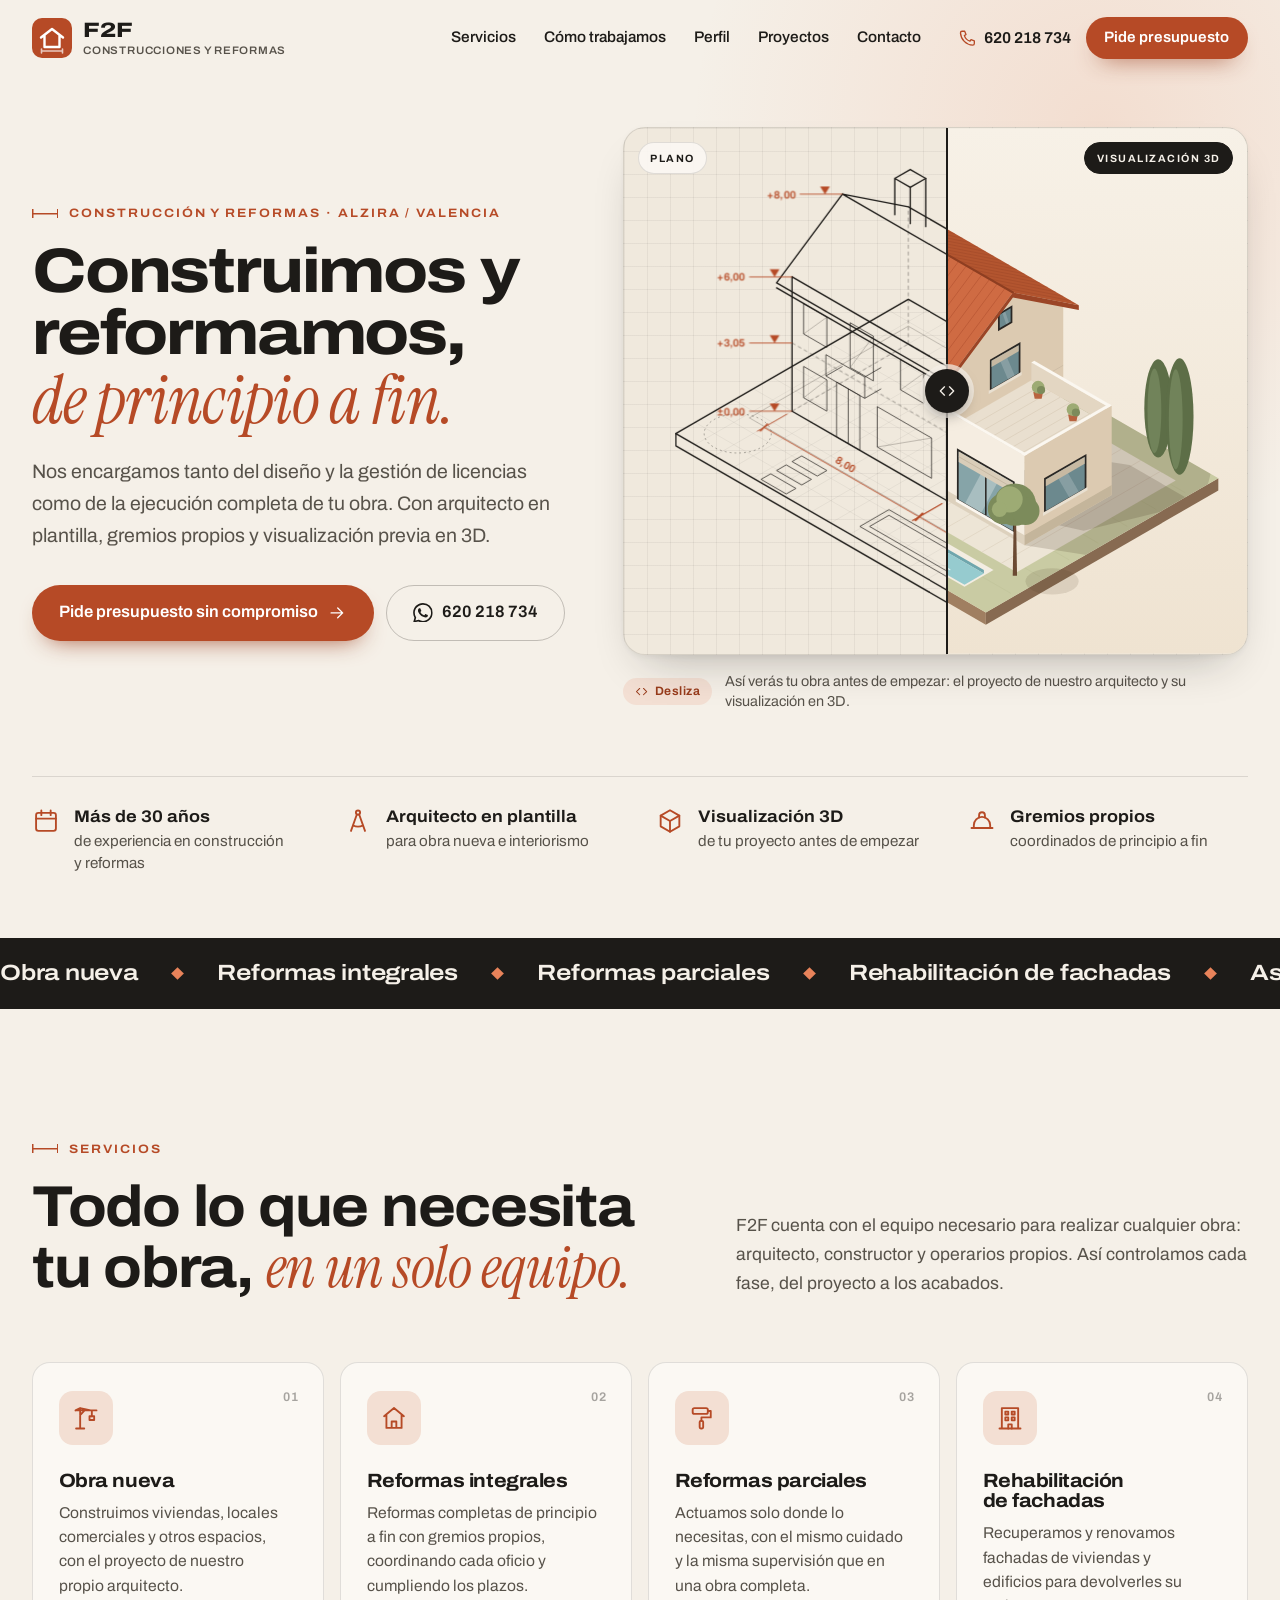
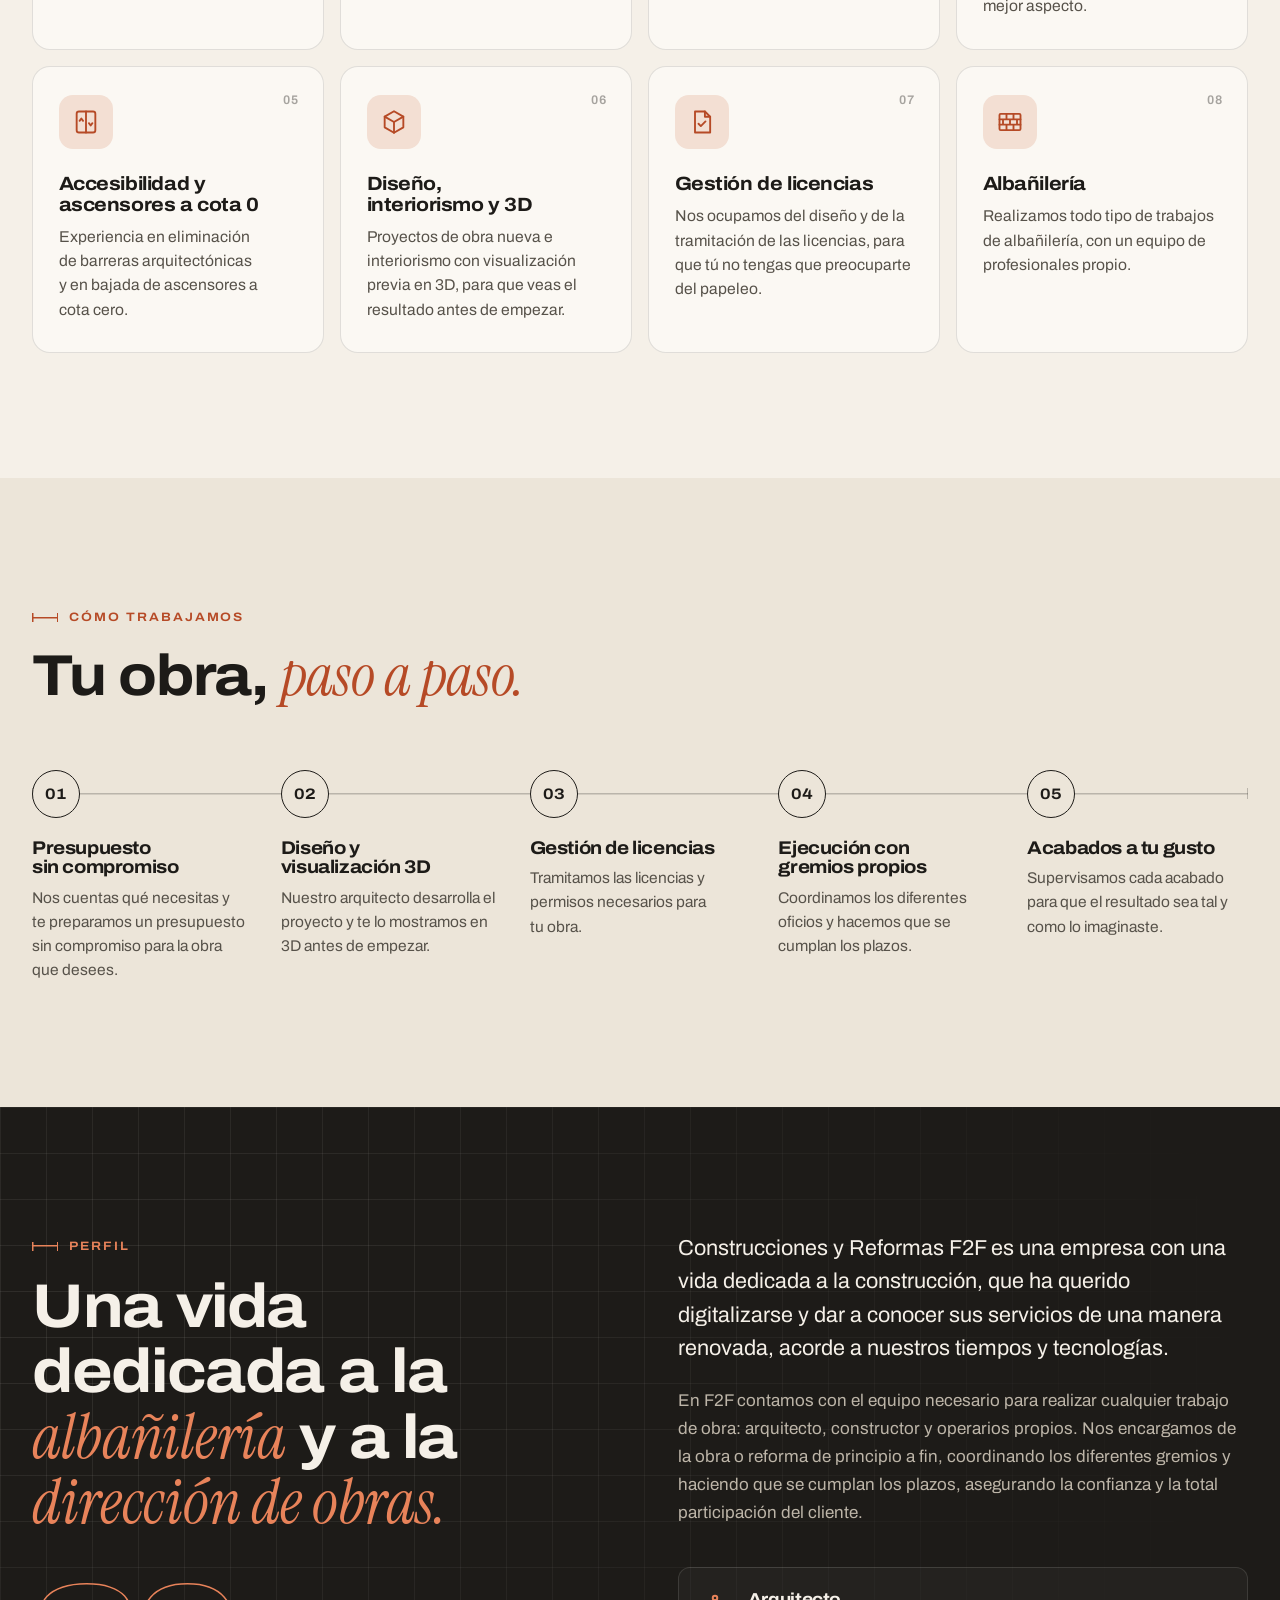
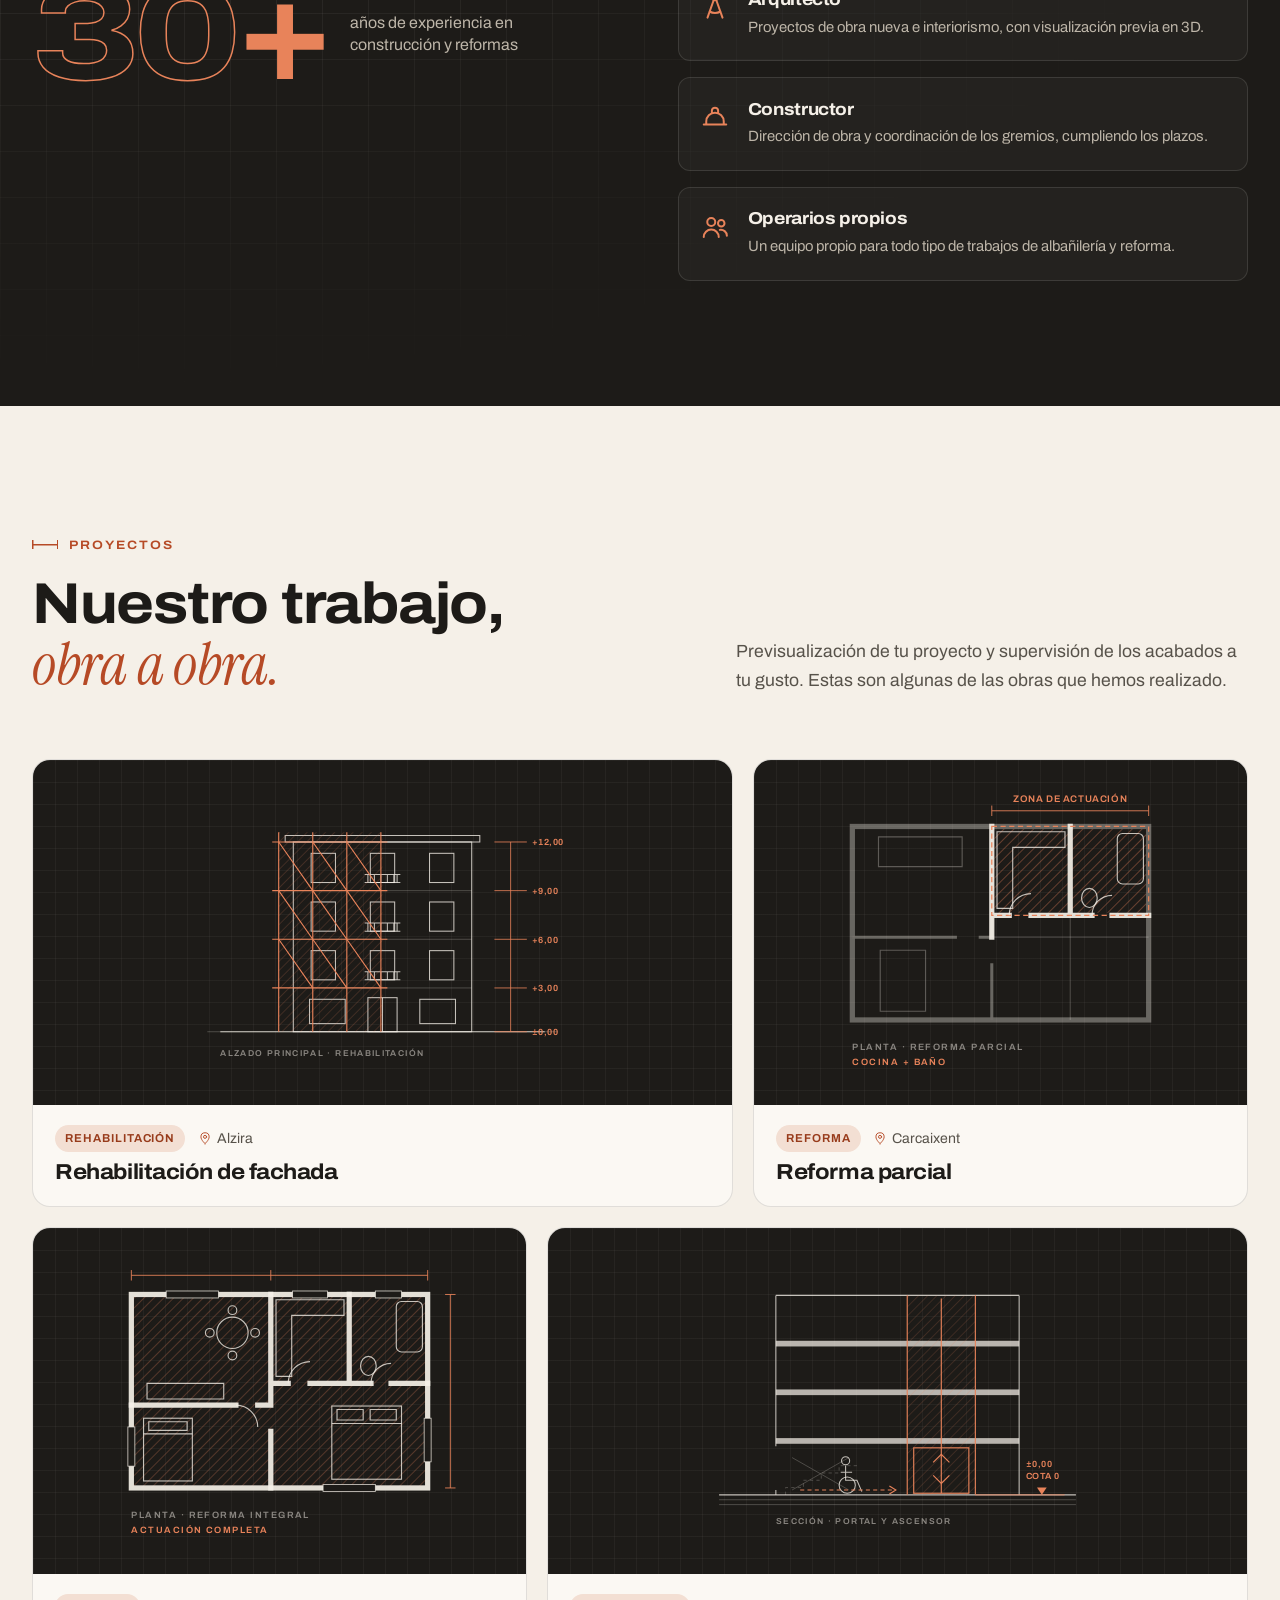
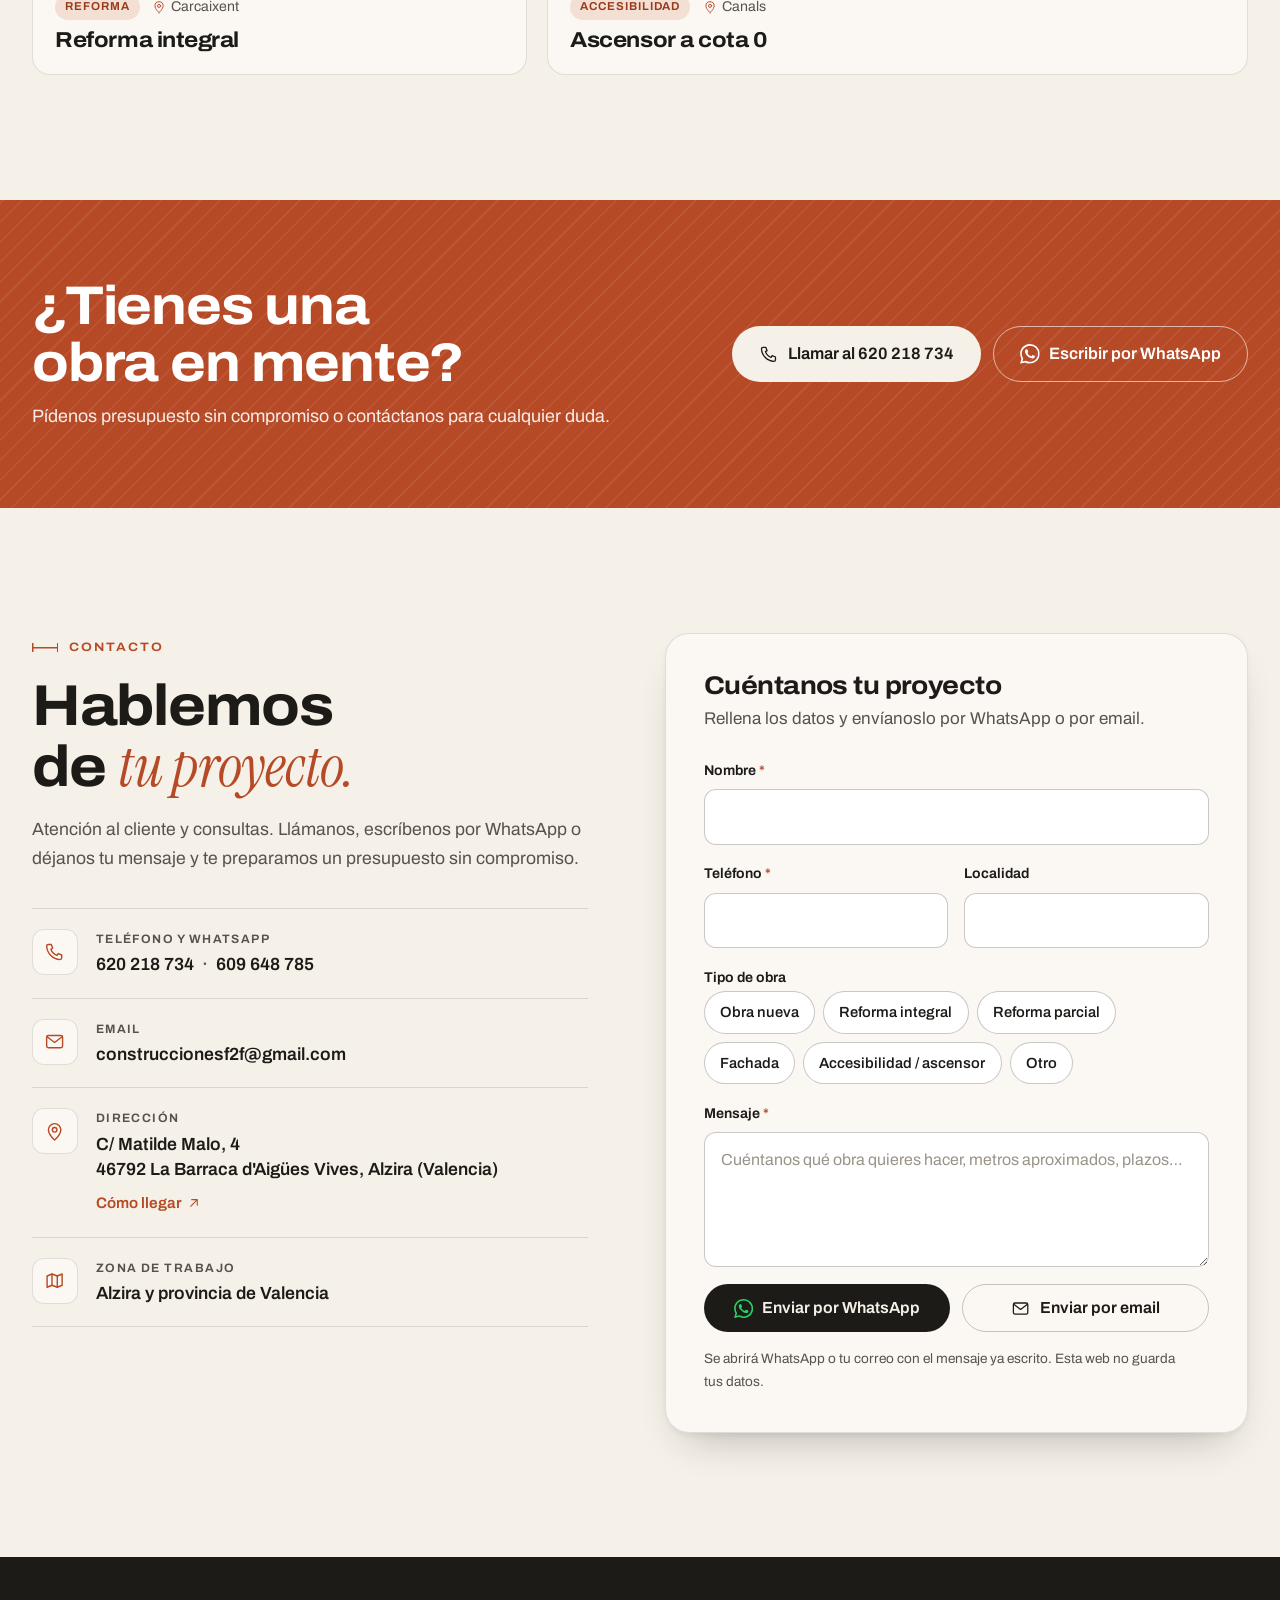
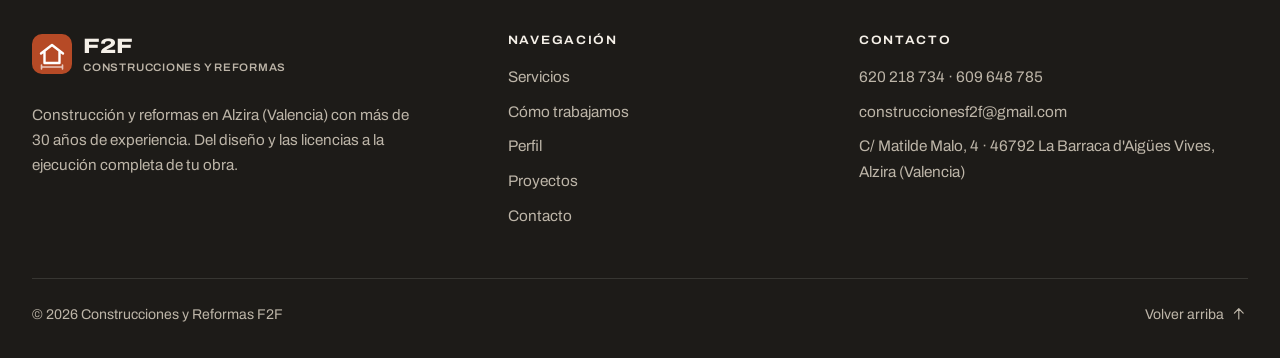
==== index.html @ 7ebf149f "Add redesigned static website for Construcciones y Reformas F2F Rebuild of f2fconstruccionesyreforma" ====
<!DOCTYPE html>
<html lang="es">
<head>
  <meta charset="utf-8">
  <meta name="viewport" content="width=device-width, initial-scale=1">
  <title>Construcciones y Reformas F2F · Alzira (Valencia) | Obra nueva y reformas integrales</title>
  <meta name="description" content="Empresa de construcción y reformas en Alzira (Valencia) con más de 30 años de experiencia. Arquitecto propio, gestión de licencias, visualización 3D y gremios propios. Presupuesto sin compromiso.">
  <link rel="canonical" href="https://www.f2fconstruccionesyreformas.com/">
  <meta name="theme-color" content="#f5f0e8">

  <meta property="og:type" content="website">
  <meta property="og:locale" content="es_ES">
  <meta property="og:site_name" content="Construcciones y Reformas F2F">
  <meta property="og:title" content="Construcciones y Reformas F2F · Alzira (Valencia)">
  <meta property="og:description" content="Obra nueva y reformas de principio a fin, con arquitecto propio y visualización previa en 3D. Más de 30 años de experiencia. Presupuesto sin compromiso.">
  <meta property="og:url" content="https://www.f2fconstruccionesyreformas.com/">
  <meta property="og:image" content="https://www.f2fconstruccionesyreformas.com/assets/img/og-image.jpg">
  <meta property="og:image:width" content="1200">
  <meta property="og:image:height" content="630">
  <meta name="twitter:card" content="summary_large_image">

  <link rel="icon" href="favicon.svg" type="image/svg+xml">
  <link rel="apple-touch-icon" href="assets/img/apple-touch-icon.png">
  <link rel="preload" href="assets/fonts/archivo-var.woff2" as="font" type="font/woff2" crossorigin>
  <link rel="stylesheet" href="assets/css/styles.css">
  <script>document.documentElement.classList.add('js')</script>
  <script src="assets/js/main.js" defer></script>

  <script type="application/ld+json">
  {
    "@context": "https://schema.org",
    "@type": "GeneralContractor",
    "name": "Construcciones y Reformas F2F",
    "alternateName": "construccionesf2f",
    "description": "Empresa de construcción y reformas en Alzira (Valencia) con más de 30 años de experiencia: obra nueva, reformas integrales y parciales, rehabilitación de fachadas y ascensores a cota cero, con arquitecto propio y visualización previa en 3D.",
    "url": "https://www.f2fconstruccionesyreformas.com/",
    "image": "https://www.f2fconstruccionesyreformas.com/assets/img/og-image.jpg",
    "logo": "https://www.f2fconstruccionesyreformas.com/assets/img/apple-touch-icon.png",
    "email": "construccionesf2f@gmail.com",
    "telephone": "+34 620 218 734",
    "contactPoint": [
      { "@type": "ContactPoint", "telephone": "+34 620 218 734", "contactType": "customer service", "availableLanguage": ["es", "ca"] },
      { "@type": "ContactPoint", "telephone": "+34 609 648 785", "contactType": "customer service", "availableLanguage": ["es", "ca"] }
    ],
    "address": {
      "@type": "PostalAddress",
      "streetAddress": "C/ Matilde Malo, 4",
      "postalCode": "46792",
      "addressLocality": "La Barraca d'Aigües Vives, Alzira",
      "addressRegion": "Valencia",
      "addressCountry": "ES"
    },
    "areaServed": ["Alzira", "Carcaixent", "Canals", "Provincia de Valencia"],
    "knowsAbout": ["Obra nueva", "Reformas integrales", "Reformas parciales", "Rehabilitación de fachadas", "Ascensores a cota cero", "Eliminación de barreras arquitectónicas", "Interiorismo", "Gestión de licencias de obra", "Albañilería"]
  }
  </script>
</head>
<body>
  <!-- Iconos y patrones compartidos -->
  <svg class="sprite" aria-hidden="true" focusable="false" xmlns="http://www.w3.org/2000/svg">
    <defs>
      <pattern id="hatch" width="8" height="8" patternUnits="userSpaceOnUse" patternTransform="rotate(45)">
        <line x1="0" y1="0" x2="0" y2="8" stroke="#e8835a" stroke-width="1.5" stroke-opacity=".55"/>
      </pattern>
      <pattern id="hatch-soft" width="8" height="8" patternUnits="userSpaceOnUse" patternTransform="rotate(45)">
        <line x1="0" y1="0" x2="0" y2="8" stroke="#f5f0e8" stroke-width="1" stroke-opacity=".16"/>
      </pattern>
    </defs>
    <symbol id="i-phone" viewBox="0 0 24 24"><path d="M5 4h3.2l1.6 4-2 1.3a11 11 0 0 0 6.9 6.9l1.3-2 4 1.6V19a2 2 0 0 1-2 2A16 16 0 0 1 3 6a2 2 0 0 1 2-2z"/></symbol>
    <symbol id="i-mail" viewBox="0 0 24 24"><rect x="3" y="5" width="18" height="14" rx="2"/><path d="M3.5 6.5 12 13l8.5-6.5"/></symbol>
    <symbol id="i-pin" viewBox="0 0 24 24"><path d="M12 21.5s-7-6-7-11.5a7 7 0 0 1 14 0c0 5.5-7 11.5-7 11.5z"/><circle cx="12" cy="10" r="2.6"/></symbol>
    <symbol id="i-map" viewBox="0 0 24 24"><path d="M9 4.5 3.5 6.8v12.7L9 17.2l6 2.3 5.5-2.3V4.5L15 6.8z"/><path d="M9 4.5v12.7M15 6.8v12.7"/></symbol>
    <symbol id="i-whatsapp" viewBox="0 0 24 24"><path fill="currentColor" stroke="none" d="M17.472 14.382c-.297-.149-1.758-.867-2.03-.967-.273-.099-.471-.148-.67.15-.197.297-.767.966-.94 1.164-.173.199-.347.223-.644.075-.297-.15-1.255-.463-2.39-1.475-.883-.788-1.48-1.761-1.653-2.059-.173-.297-.018-.458.13-.606.134-.133.298-.347.446-.52.149-.174.198-.298.298-.497.099-.198.05-.371-.025-.52-.075-.149-.669-1.612-.916-2.207-.242-.579-.487-.5-.669-.51-.173-.008-.371-.01-.57-.01-.198 0-.52.074-.792.372-.272.297-1.04 1.016-1.04 2.479 0 1.462 1.065 2.875 1.213 3.074.149.198 2.096 3.2 5.077 4.487.709.306 1.262.489 1.694.625.712.227 1.36.195 1.871.118.571-.085 1.758-.719 2.006-1.413.248-.694.248-1.289.173-1.413-.074-.124-.272-.198-.57-.347m-5.421 7.403h-.004a9.87 9.87 0 0 1-5.031-1.378l-.361-.214-3.741.982.998-3.648-.235-.374a9.86 9.86 0 0 1-1.51-5.26c.001-5.45 4.436-9.884 9.888-9.884 2.64 0 5.122 1.03 6.988 2.898a9.825 9.825 0 0 1 2.893 6.994c-.003 5.45-4.437 9.884-9.885 9.884m8.413-18.297A11.815 11.815 0 0 0 12.05 0C5.495 0 .16 5.335.157 11.892c0 2.096.547 4.142 1.588 5.945L.057 24l6.305-1.654a11.882 11.882 0 0 0 5.683 1.448h.005c6.554 0 11.89-5.335 11.893-11.893a11.821 11.821 0 0 0-3.48-8.413z"/></symbol>
    <symbol id="i-arrow" viewBox="0 0 24 24"><path d="M5 12h14M13 6l6 6-6 6"/></symbol>
    <symbol id="i-arrow-ne" viewBox="0 0 24 24"><path d="M7 17 17 7M8.5 7H17v8.5"/></symbol>
    <symbol id="i-arrow-up" viewBox="0 0 24 24"><path d="M12 19V5M6 11l6-6 6 6"/></symbol>
    <symbol id="i-close" viewBox="0 0 24 24"><path d="M6 6l12 12M18 6 6 18"/></symbol>
    <symbol id="i-chev-left" viewBox="0 0 24 24"><path d="M15 5l-7 7 7 7"/></symbol>
    <symbol id="i-chev-right" viewBox="0 0 24 24"><path d="M9 5l7 7-7 7"/></symbol>
    <symbol id="i-drag" viewBox="0 0 24 24"><path d="M9 7l-5 5 5 5M15 7l5 5-5 5"/></symbol>
    <symbol id="i-photo" viewBox="0 0 24 24"><rect x="3" y="5" width="18" height="14" rx="2"/><circle cx="8.5" cy="10" r="1.8"/><path d="m21 16-5-5-8 8"/></symbol>
    <symbol id="i-check" viewBox="0 0 24 24"><path d="M5 12.5 9.5 17 19 7"/></symbol>
    <symbol id="i-calendar" viewBox="0 0 24 24"><rect x="3.5" y="5" width="17" height="15.5" rx="2"/><path d="M3.5 10h17M8 3v4M16 3v4"/></symbol>
    <symbol id="i-compass" viewBox="0 0 24 24"><circle cx="12" cy="4.8" r="1.8"/><path d="M11 6.4 6 20.5M13 6.4l5 14.1M7.6 15.6c2.9 1.6 5.9 1.6 8.8 0"/></symbol>
    <symbol id="i-cube" viewBox="0 0 24 24"><path d="M12 2.8l8 4.6v9.2l-8 4.6-8-4.6V7.4z"/><path d="M4 7.4l8 4.6 8-4.6M12 12v9.2"/></symbol>
    <symbol id="i-helmet" viewBox="0 0 24 24"><path d="M3 18h18M5 18v-2.5a7 7 0 0 1 14 0V18M9.5 9.2V7a2.5 2.5 0 0 1 5 0v2.2"/></symbol>
    <symbol id="i-users" viewBox="0 0 24 24"><circle cx="9" cy="8" r="3.2"/><path d="M3 20a6 6 0 0 1 12 0"/><circle cx="17" cy="9" r="2.6"/><path d="M15.8 14.3A4.8 4.8 0 0 1 21.5 19"/></symbol>
    <symbol id="i-crane" viewBox="0 0 24 24"><path d="M7 21V3.5M3.5 21h7M3 5.5h18M7 3.5 3 5.5M7 3.5l9 2M7 9.5l3.8-4M17 5.5v5"/><rect x="15" y="10.5" width="4" height="3.2"/></symbol>
    <symbol id="i-home" viewBox="0 0 24 24"><path d="M3.5 10.5 12 3.5l8.5 7M5.5 9v11.5h13V9M10 20.5V15h4v5.5"/></symbol>
    <symbol id="i-roller" viewBox="0 0 24 24"><rect x="4" y="3.5" width="13" height="5" rx="1.5"/><path d="M17 6h2.5v5.5h-8v3"/><rect x="10" y="14.5" width="3" height="6.5" rx="1"/></symbol>
    <symbol id="i-facade" viewBox="0 0 24 24"><path d="M5 21V3.5h14V21M3 21h18"/><path d="M8 6.5h2.5V9H8zM13.5 6.5H16V9h-2.5zM8 11.5h2.5V14H8zM13.5 11.5H16V14h-2.5zM10.5 21v-3.5h3V21"/></symbol>
    <symbol id="i-elevator" viewBox="0 0 24 24"><rect x="4" y="3" width="16" height="18" rx="2"/><path d="M12 3v18M6.5 11 8 9l1.5 2M14.5 13l1.5 2 1.5-2"/></symbol>
    <symbol id="i-doc" viewBox="0 0 24 24"><path d="M6 3h8.5L19 7.5V21H6z"/><path d="M14.5 3v4.5H19M9 13.5l2 2 4-4"/></symbol>
    <symbol id="i-bricks" viewBox="0 0 24 24"><rect x="3" y="5" width="18" height="14" rx="1"/><path d="M3 9.7h18M3 14.3h18M9 5v4.7M15 5v4.7M6 9.7v4.6M12 9.7v4.6M18 9.7v4.6M9 14.3V19M15 14.3V19"/></symbol>
  </svg>

  <a class="skip-link" href="#main">Saltar al contenido</a>

  <header class="site-header" data-header>
    <div class="container header__inner">
      <a class="brand" href="#inicio" aria-label="F2F Construcciones y Reformas, ir al inicio">
        <svg class="brand__mark" viewBox="0 0 40 40" aria-hidden="true">
          <rect width="40" height="40" rx="10" fill="#b64a26"/>
          <path d="M9 19.5 20 11l11 8.5M12.5 17v12h15V17" fill="none" stroke="#fff" stroke-width="2.4" stroke-linejoin="round" stroke-linecap="round"/>
          <path d="M9.5 33h21M9.5 31v4M30.5 31v4" stroke="#fff" stroke-width="1.6" stroke-linecap="round" opacity=".7"/>
        </svg>
        <span class="brand__text">
          <span class="brand__name">F2F</span>
          <span class="brand__tag">Construcciones y Reformas</span>
        </span>
      </a>

      <nav class="nav" id="menu" aria-label="Principal">
        <ul class="nav__list">
          <li><a href="#servicios">Servicios</a></li>
          <li><a href="#metodo">Cómo trabajamos</a></li>
          <li><a href="#perfil">Perfil</a></li>
          <li><a href="#proyectos">Proyectos</a></li>
          <li><a href="#contacto">Contacto</a></li>
        </ul>
        <div class="nav__mobile-extra">
          <a class="btn btn--primary btn--block" href="#contacto">Pide presupuesto sin compromiso</a>
          <p class="nav__phones">
            <a href="tel:+34620218734"><svg class="icon" aria-hidden="true"><use href="#i-phone"/></svg>620&nbsp;218&nbsp;734</a>
            <a href="tel:+34609648785"><svg class="icon" aria-hidden="true"><use href="#i-phone"/></svg>609&nbsp;648&nbsp;785</a>
          </p>
        </div>
      </nav>

      <div class="header__actions">
        <a class="header__phone" href="tel:+34620218734">
          <svg class="icon" aria-hidden="true"><use href="#i-phone"/></svg>
          <span>620&nbsp;218&nbsp;734</span>
        </a>
        <a class="btn btn--primary btn--sm header__cta" href="#contacto">Pide presupuesto</a>
        <button class="nav-toggle" type="button" aria-controls="menu" aria-expanded="false" data-nav-toggle>
          <span class="nav-toggle__bars" aria-hidden="true"><span></span><span></span><span></span></span>
          <span class="visually-hidden">Abrir menú</span>
        </button>
      </div>
    </div>
  </header>

  <main id="main">
    <!-- ============================== INICIO -->
    <section class="hero" id="inicio" aria-labelledby="hero-title">
      <div class="container hero__grid">
        <div class="hero__copy">
          <p class="eyebrow" data-reveal>Construcción y reformas&nbsp;· Alzira&nbsp;/&nbsp;Valencia</p>
          <h1 class="hero__title" id="hero-title" data-reveal>Construimos y reformamos, <em>de principio a fin.</em></h1>
          <p class="hero__lead" data-reveal>Nos encargamos tanto del diseño y la gestión de licencias como de la ejecución completa de tu obra. Con arquitecto en plantilla, gremios propios y visualización previa en&nbsp;3D.</p>
          <div class="hero__cta" data-reveal>
            <a class="btn btn--primary btn--lg" href="#contacto">
              Pide presupuesto sin compromiso
              <svg class="icon" aria-hidden="true"><use href="#i-arrow"/></svg>
            </a>
            <a class="btn btn--ghost btn--lg" href="https://wa.me/34620218734?text=Hola%2C%20me%20gustar%C3%ADa%20pedir%20presupuesto%20para%20una%20obra." target="_blank" rel="noopener">
              <svg class="icon" aria-hidden="true"><use href="#i-whatsapp"/></svg>
              620&nbsp;218&nbsp;734
            </a>
          </div>
        </div>

        <figure class="hero__art" data-reveal>
          <div class="compare is-drawing" data-compare style="--pos: 50%">
            <div class="compare__layer compare__layer--plan">
<!-- hero:plan -->
<svg class="compare__svg" viewBox="0 0 640 540" role="img" aria-labelledby="plano-title"><title id="plano-title">Plano isométrico de una vivienda con cotas</title><g class="w-grid"><line x1="292.0" y1="176.0" x2="53.0" y2="314.0"/><line x1="311.9" y1="187.5" x2="72.9" y2="325.5"/><line x1="331.8" y1="199.0" x2="92.8" y2="337.0"/><line x1="351.8" y1="210.5" x2="112.7" y2="348.5"/><line x1="371.7" y1="222.0" x2="132.7" y2="360.0"/><line x1="391.6" y1="233.5" x2="152.6" y2="371.5"/><line x1="411.5" y1="245.0" x2="172.5" y2="383.0"/><line x1="431.4" y1="256.5" x2="192.4" y2="394.5"/><line x1="451.3" y1="268.0" x2="212.3" y2="406.0"/><line x1="471.3" y1="279.5" x2="232.2" y2="417.5"/><line x1="491.2" y1="291.0" x2="252.2" y2="429.0"/><line x1="511.1" y1="302.5" x2="272.1" y2="440.5"/><line x1="531.0" y1="314.0" x2="292.0" y2="452.0"/><line x1="550.9" y1="325.5" x2="311.9" y2="463.5"/><line x1="570.9" y1="337.0" x2="331.8" y2="475.0"/><line x1="590.8" y1="348.5" x2="351.8" y2="486.5"/><line x1="610.7" y1="360.0" x2="371.7" y2="498.0"/><line x1="292.0" y1="176.0" x2="610.7" y2="360.0"/><line x1="272.1" y1="187.5" x2="590.8" y2="371.5"/><line x1="252.2" y1="199.0" x2="570.9" y2="383.0"/><line x1="232.2" y1="210.5" x2="550.9" y2="394.5"/><line x1="212.3" y1="222.0" x2="531.0" y2="406.0"/><line x1="192.4" y1="233.5" x2="511.1" y2="417.5"/><line x1="172.5" y1="245.0" x2="491.2" y2="429.0"/><line x1="152.6" y1="256.5" x2="471.3" y2="440.5"/><line x1="132.7" y1="268.0" x2="451.3" y2="452.0"/><line x1="112.7" y1="279.5" x2="431.4" y2="463.5"/><line x1="92.8" y1="291.0" x2="411.5" y2="475.0"/><line x1="72.9" y1="302.5" x2="391.6" y2="486.5"/><line x1="53.0" y1="314.0" x2="371.7" y2="498.0"/></g>
<g class="w-hidden"><path d="M172.5,291.0 L292.0,222.0 L451.3,314.0"/><path d="M292.0,222.0 L292.0,84.0"/><path d="M172.5,220.9 L331.8,312.9 L451.3,243.9"/><path d="M421.5,331.2 L501.1,377.2"/><path d="M418.5,259.4 L495.2,303.6 L411.5,351.9"/></g>
<g class="w-line"><path pathLength="1" d="M292.0,176.0 L610.7,360.0 L371.7,498.0 L53.0,314.0 Z"/><path pathLength="1" d="M53.0,314.0 L53.0,326.6 L371.7,510.6 L610.7,372.6 L610.7,360.0"/><path pathLength="1" d="M371.7,498.0 L371.7,510.6"/><path pathLength="1" d="M172.5,291.0 L331.8,383.0 L451.3,314.0"/><path pathLength="1" d="M172.5,291.0 L172.5,153.0"/><path pathLength="1" d="M331.8,383.0 L331.8,245.0"/><path pathLength="1" d="M451.3,314.0 L451.3,176.0"/><path pathLength="1" d="M172.5,153.0 L331.8,245.0 L391.6,164.5 L451.3,176.0"/><path pathLength="1" d="M292.0,80.9 L467.3,182.1 L399.6,169.1 L224.3,67.9 L292.0,80.9 Z"/><path pathLength="1" d="M224.3,67.9 L156.6,159.1 L331.8,260.3 L399.6,169.1"/><path pathLength="1" d="M156.6,164.2 L331.8,265.4 L399.6,174.2 L467.3,187.2"/><path pathLength="1" d="M278.1,89.0 L278.1,51.8 L294.0,61.0 L309.9,51.8 L294.0,42.6 L278.1,51.8"/><path pathLength="1" d="M294.0,98.2 L294.0,61.0"/><path pathLength="1" d="M309.9,101.3 L309.9,51.8"/><path pathLength="1" d="M331.8,383.0 L411.5,429.0 L501.1,377.2 L501.1,285.2"/><path pathLength="1" d="M411.5,429.0 L411.5,337.0"/><path pathLength="1" d="M421.5,239.2 L501.1,285.2 L411.5,337.0 L331.8,291.0 Z"/><path pathLength="1" d="M418.5,241.0 L495.2,285.2 L411.5,333.5 L334.8,289.3"/></g>
<g class="w-detail"><path pathLength="1" d="M184.4,277.2 L208.3,291.0 L208.3,258.8 L184.4,245.0 Z"/><path pathLength="1" d="M184.4,277.2 L208.3,258.8" class="w-faint"/><path pathLength="1" d="M218.3,317.5 L242.2,331.2 L242.2,274.9 L218.3,261.1 Z"/><path pathLength="1" d="M230.3,324.4 L230.3,268.0"/><path pathLength="1" d="M260.1,327.8 L315.9,360.0 L315.9,318.6 L260.1,286.4 Z"/><path pathLength="1" d="M260.1,327.8 L315.9,318.6" class="w-faint"/><path pathLength="1" d="M184.4,211.6 L208.3,225.5 L208.3,194.4 L184.4,180.6 Z"/><path pathLength="1" d="M184.4,211.6 L208.3,194.4" class="w-faint"/><path pathLength="1" d="M232.2,246.1 L256.1,259.9 L256.1,213.9 L232.2,200.1 Z"/><path pathLength="1" d="M232.2,246.1 L256.1,213.9" class="w-faint"/><path pathLength="1" d="M284.0,269.1 L307.9,283.0 L307.9,251.9 L284.0,238.1 Z"/><path pathLength="1" d="M284.0,269.1 L307.9,251.9" class="w-faint"/><path pathLength="1" d="M405.5,251.9 L377.6,268.0 L377.6,239.2 L405.5,223.2 Z"/><path pathLength="1" d="M397.2,199.2 L386.0,205.7 L386.0,191.9 L397.2,185.4 Z"/><path pathLength="1" d="M224.3,245.0 L207.3,254.8 L247.2,277.8 L264.1,268.0"/><path pathLength="1" d="M207.3,232.9 L247.2,255.9 L264.1,246.1"/><path pathLength="1" d="M207.3,254.8 L207.3,232.9"/><path pathLength="1" d="M247.2,277.8 L247.2,255.9"/><path pathLength="1" d="M343.8,381.8 L399.6,414.1 L399.6,364.6 L343.8,332.4 Z"/><path pathLength="1" d="M371.7,397.9 L371.7,348.5"/><path pathLength="1" d="M473.3,370.4 L433.4,393.4 L433.4,361.2 L473.3,338.2 Z"/><path pathLength="1" d="M272.1,392.2 L379.6,454.3 L349.8,471.6 L242.2,409.5 Z"/><path pathLength="1" d="M272.1,398.0 L369.7,454.3 L349.8,465.8 L252.2,409.5 Z"/><path pathLength="1" d="M182.4,337.0 L208.3,352.0 L198.4,357.7 L172.5,342.8 Z"/><path pathLength="1" d="M166.5,346.2 L192.4,361.1 L182.4,366.9 L156.6,352.0 Z"/><path pathLength="1" d="M150.6,355.4 L176.5,370.4 L166.5,376.1 L140.6,361.1 Z"/><path pathLength="1" d="M292.0,203.6 L566.9,362.3 L403.5,456.6 L128.7,297.9 Z" class="w-faint"/></g>
<ellipse class="w-tree" cx="116.7" cy="314.0" rx="34.5" ry="20.1"/>
<ellipse class="w-tree" cx="401.6" cy="460.1" rx="26.2" ry="15.3"/>
<g class="w-cotas"><line x1="167.5" y1="293.9" x2="136.6" y2="311.7"/><line x1="326.9" y1="385.9" x2="296.0" y2="403.7"/><line x1="143.6" y1="307.7" x2="303.0" y2="399.7"/><line x1="139.6" y1="311.7" x2="147.6" y2="303.7" class="w-tick"/><line x1="299.0" y1="403.7" x2="307.0" y2="395.7" class="w-tick"/><text x="223.3" y="348.7" text-anchor="middle" transform="rotate(30.0 223.3 353.7)">8,00</text><line x1="326.9" y1="385.9" x2="296.0" y2="403.7"/><line x1="406.5" y1="431.9" x2="375.7" y2="449.7"/><line x1="303.0" y1="399.7" x2="382.6" y2="445.7"/><line x1="299.0" y1="403.7" x2="307.0" y2="395.7" class="w-tick"/><line x1="378.6" y1="449.7" x2="386.6" y2="441.7" class="w-tick"/><text x="342.8" y="417.7" text-anchor="middle" transform="rotate(30.0 342.8 422.7)">4,00</text><line x1="536.0" y1="362.9" x2="563.9" y2="379.0"/><line x1="416.5" y1="431.9" x2="444.4" y2="448.0"/><line x1="556.9" y1="375.0" x2="437.4" y2="443.9"/><line x1="552.9" y1="379.0" x2="560.9" y2="371.0" class="w-tick"/><line x1="433.4" y1="447.9" x2="441.4" y2="439.9" class="w-tick"/><text x="497.2" y="404.5" text-anchor="middle" transform="rotate(-30.0 497.2 409.5)">6,00</text><path class="w-level" d="M154.5,291.0 l-5,-8 h10 Z"/><line x1="172.5" y1="291.0" x2="128.5" y2="291.0" class="w-cota-l"/><text x="124.5" y="295.0" text-anchor="end">±0,00</text><path class="w-level" d="M154.5,220.9 l-5,-8 h10 Z"/><line x1="172.5" y1="220.9" x2="128.5" y2="220.9" class="w-cota-l"/><text x="124.5" y="224.9" text-anchor="end">+3,05</text><path class="w-level" d="M154.5,153.0 l-5,-8 h10 Z"/><line x1="172.5" y1="153.0" x2="128.5" y2="153.0" class="w-cota-l"/><text x="124.5" y="157.0" text-anchor="end">+6,00</text><path class="w-level" d="M206.3,67.9 l-5,-8 h10 Z"/><line x1="224.3" y1="67.9" x2="180.3" y2="67.9" class="w-cota-l"/><text x="176.3" y="71.9" text-anchor="end">+8,00</text></g></svg>
<!-- /hero:plan -->
            </div>
            <div class="compare__layer compare__layer--render">
<!-- hero:render -->
<svg class="compare__svg" viewBox="0 0 640 540" role="img" aria-labelledby="render-title"><title id="render-title">Visualización 3D de la misma vivienda terminada</title><polygon points="53.0,314.0 371.7,498.0 371.7,510.6 53.0,326.6" fill="#a07f61"/>
<polygon points="610.7,360.0 371.7,498.0 371.7,510.6 610.7,372.6" fill="#876a51"/>
<polygon points="292.0,176.0 610.7,360.0 371.7,498.0 53.0,314.0" fill="#c9cba3"/>
<g opacity=".35"><line x1="266.1" y1="195.6" x2="576.8" y2="375.0" stroke="#b9bd92" stroke-width="1"/></g>
<g opacity=".35"><line x1="236.2" y1="212.8" x2="547.0" y2="392.2" stroke="#b9bd92" stroke-width="1"/></g>
<g opacity=".35"><line x1="206.4" y1="230.1" x2="517.1" y2="409.5" stroke="#b9bd92" stroke-width="1"/></g>
<g opacity=".35"><line x1="176.5" y1="247.3" x2="487.2" y2="426.7" stroke="#b9bd92" stroke-width="1"/></g>
<g opacity=".35"><line x1="146.6" y1="264.6" x2="457.3" y2="443.9" stroke="#b9bd92" stroke-width="1"/></g>
<g opacity=".35"><line x1="116.7" y1="281.8" x2="427.4" y2="461.2" stroke="#b9bd92" stroke-width="1"/></g>
<g opacity=".35"><line x1="86.8" y1="299.1" x2="397.6" y2="478.4" stroke="#b9bd92" stroke-width="1"/></g>
<polygon points="292.0,203.6 566.9,362.3 403.5,456.6 128.7,297.9" fill="#ede5d6"/>
<line x1="311.9" y1="215.1" x2="148.6" y2="309.4" stroke="#ddd2bf" stroke-width=".7"/>
<line x1="331.8" y1="226.6" x2="168.5" y2="320.9" stroke="#ddd2bf" stroke-width=".7"/>
<line x1="351.8" y1="238.1" x2="188.4" y2="332.4" stroke="#ddd2bf" stroke-width=".7"/>
<line x1="371.7" y1="249.6" x2="208.3" y2="343.9" stroke="#ddd2bf" stroke-width=".7"/>
<line x1="391.6" y1="261.1" x2="228.3" y2="355.4" stroke="#ddd2bf" stroke-width=".7"/>
<line x1="411.5" y1="272.6" x2="248.2" y2="366.9" stroke="#ddd2bf" stroke-width=".7"/>
<line x1="431.4" y1="284.1" x2="268.1" y2="378.4" stroke="#ddd2bf" stroke-width=".7"/>
<line x1="451.3" y1="295.6" x2="288.0" y2="389.9" stroke="#ddd2bf" stroke-width=".7"/>
<line x1="471.3" y1="307.1" x2="307.9" y2="401.4" stroke="#ddd2bf" stroke-width=".7"/>
<line x1="491.2" y1="318.6" x2="327.9" y2="412.9" stroke="#ddd2bf" stroke-width=".7"/>
<line x1="511.1" y1="330.1" x2="347.8" y2="424.4" stroke="#ddd2bf" stroke-width=".7"/>
<line x1="531.0" y1="341.6" x2="367.7" y2="435.9" stroke="#ddd2bf" stroke-width=".7"/>
<line x1="550.9" y1="353.1" x2="387.6" y2="447.4" stroke="#ddd2bf" stroke-width=".7"/>
<polygon points="182.4,337.0 208.3,352.0 198.4,357.7 172.5,342.8" fill="#e2d7c3"/>
<polygon points="166.5,346.2 192.4,361.1 182.4,366.9 156.6,352.0" fill="#e2d7c3"/>
<polygon points="150.6,355.4 176.5,370.4 166.5,376.1 140.6,361.1" fill="#e2d7c3"/>
<polygon points="272.1,392.2 379.6,454.3 349.8,471.6 242.2,409.5" fill="#f3ede2"/>
<polygon points="272.1,398.0 369.7,454.3 369.7,458.0 272.1,401.6" fill="#6fa6ad"/>
<polygon points="272.1,398.0 252.2,409.5 252.2,413.1 272.1,401.6" fill="#5f959c"/>
<polygon points="272.1,401.6 369.7,458.0 349.8,469.5 252.2,413.1" fill="#96cbcf"/>
<line x1="285.0" y1="418.3" x2="306.9" y2="431.0" stroke="#fff" stroke-opacity=".7" stroke-width="1.2" stroke-linecap="round"/>
<line x1="316.9" y1="443.6" x2="334.8" y2="454.0" stroke="#fff" stroke-opacity=".7" stroke-width="1.2" stroke-linecap="round"/>
<line x1="304.0" y1="425.8" x2="315.9" y2="432.7" stroke="#fff" stroke-opacity=".7" stroke-width="1.2" stroke-linecap="round"/>
<clipPath id="plot-clip"><polygon points="292.0,176.0 610.7,360.0 371.7,498.0 53.0,314.0"/></clipPath>
<g clip-path="url(#plot-clip)" fill="rgba(62,42,24,.17)"><polygon points="292.0,222.0 432.5,234.6 607.7,335.8 595.6,383.5 472.3,414.0 331.8,383.0 172.5,291.0"/><polygon points="421.5,331.2 519.5,346.4 599.1,392.4 509.5,444.2 411.5,429.0 331.8,383.0"/></g>
<ellipse cx="548.9" cy="288.2" rx="14.3" ry="50.6" fill="#5d6e47"/>
<ellipse cx="545.0" cy="290.8" rx="7.1" ry="43.5" fill="#71835a"/>
<ellipse cx="570.9" cy="296.5" rx="14.3" ry="59.8" fill="#5d6e47"/>
<ellipse cx="566.9" cy="299.5" rx="7.1" ry="51.4" fill="#71835a"/>
<polygon points="172.5,291.0 331.8,383.0 331.8,245.0 172.5,153.0" fill="#f5ede1"/>
<polygon points="451.3,314.0 331.8,383.0 331.8,245.0 391.6,164.5 451.3,176.0" fill="#dccab1"/>
<polygon points="172.5,291.0 331.8,383.0 331.8,372.6 172.5,280.6" fill="#ddd1bd"/>
<polygon points="451.3,314.0 331.8,383.0 331.8,372.6 451.3,303.6" fill="#c4b59b"/>
<line x1="172.5" y1="220.9" x2="331.8" y2="312.9" stroke="#000" stroke-opacity=".07" stroke-width="1"/>
<line x1="451.3" y1="243.9" x2="331.8" y2="312.9" stroke="#000" stroke-opacity=".07" stroke-width="1"/>
<polygon points="182.6,278.2 210.1,294.1 210.1,257.8 182.6,241.9" fill="#2b2825"/>
<polygon points="184.4,277.2 208.3,291.0 208.3,258.8 184.4,245.0" fill="#86a4a8"/>
<polygon points="187.3,278.9 194.5,283.0 203.1,255.8 195.9,251.6" fill="rgba(255,255,255,.28)"/>
<polygon points="184.4,252.1 208.3,265.9 208.3,258.8 184.4,245.0" fill="#d9cdb9"/>
<line x1="184.4" y1="248.5" x2="208.3" y2="262.3" stroke="#b9ab94" stroke-width=".6"/>
<polygon points="181.5,279.2 211.3,296.4 211.3,293.2 181.5,275.9" fill="#fbf7f0"/>
<polygon points="216.5,316.4 244.0,332.3 244.0,273.9 216.5,258.0" fill="#2b2825"/>
<polygon points="218.3,317.5 242.2,331.2 242.2,274.9 218.3,261.1" fill="#7a4d31"/>
<line x1="230.3" y1="322.1" x2="230.3" y2="270.3" stroke="#000" stroke-opacity=".25" stroke-width="1"/>
<polygon points="220.7,293.5 224.3,295.6 224.3,293.3 220.7,291.2" fill="#e9c46a"/>
<polygon points="258.3,328.8 317.7,363.1 317.7,317.6 258.3,283.3" fill="#2b2825"/>
<polygon points="260.1,327.8 315.9,360.0 315.9,318.6 260.1,286.4" fill="#86a4a8"/>
<polygon points="266.8,331.7 283.6,341.3 303.6,311.5 286.9,301.9" fill="rgba(255,255,255,.28)"/>
<line x1="288.0" y1="343.9" x2="288.0" y2="302.5" stroke="#2b2825" stroke-width="1.6"/>
<polygon points="260.1,295.5 315.9,327.7 315.9,318.6 260.1,286.4" fill="#d9cdb9"/>
<line x1="260.1" y1="291.0" x2="315.9" y2="323.2" stroke="#b9ab94" stroke-width=".6"/>
<polygon points="257.1,329.8 318.9,365.4 318.9,362.2 257.1,326.5" fill="#fbf7f0"/>
<polygon points="182.6,212.7 210.1,228.6 210.1,193.4 182.6,177.5" fill="#2b2825"/>
<polygon points="184.4,211.6 208.3,225.5 208.3,194.4 184.4,180.6" fill="#86a4a8"/>
<polygon points="187.3,213.3 194.5,217.4 203.1,191.4 195.9,187.2" fill="rgba(255,255,255,.28)"/>
<polygon points="184.4,187.4 208.3,201.2 208.3,194.4 184.4,180.6" fill="#d9cdb9"/>
<line x1="184.4" y1="184.0" x2="208.3" y2="197.8" stroke="#b9ab94" stroke-width=".6"/>
<polygon points="181.5,213.6 211.3,230.9 211.3,227.6 181.5,210.4" fill="#fbf7f0"/>
<polygon points="230.5,247.2 257.9,263.1 257.9,212.9 230.5,197.0" fill="#2b2825"/>
<polygon points="232.2,246.1 256.1,259.9 256.1,213.9 232.2,200.1" fill="#86a4a8"/>
<polygon points="235.1,247.8 242.3,251.9 250.9,210.9 243.7,206.8" fill="rgba(255,255,255,.28)"/>
<polygon points="232.2,210.3 256.1,224.1 256.1,213.9 232.2,200.1" fill="#d9cdb9"/>
<line x1="232.2" y1="205.2" x2="256.1" y2="219.0" stroke="#b9ab94" stroke-width=".6"/>
<polygon points="229.3,248.1 259.1,265.4 259.1,262.1 229.3,244.9" fill="#fbf7f0"/>
<polygon points="282.2,270.2 309.7,286.1 309.7,250.9 282.2,235.0" fill="#2b2825"/>
<polygon points="284.0,269.1 307.9,283.0 307.9,251.9 284.0,238.1" fill="#86a4a8"/>
<polygon points="286.9,270.8 294.1,274.9 302.7,248.9 295.5,244.7" fill="rgba(255,255,255,.28)"/>
<polygon points="284.0,244.9 307.9,258.7 307.9,251.9 284.0,238.1" fill="#d9cdb9"/>
<line x1="284.0" y1="241.5" x2="307.9" y2="255.3" stroke="#b9ab94" stroke-width=".6"/>
<polygon points="281.0,271.1 310.9,288.4 310.9,285.1 281.0,267.9" fill="#fbf7f0"/>
<polygon points="407.3,252.9 375.9,271.1 375.9,238.2 407.3,220.0" fill="#2b2825"/>
<polygon points="405.5,251.9 377.6,268.0 377.6,239.2 405.5,223.2" fill="#6c898e"/>
<polygon points="401.4,254.3 394.4,258.3 384.6,235.2 391.6,231.2" fill="rgba(255,255,255,.18)"/>
<polygon points="405.5,229.5 377.6,245.6 377.6,239.2 405.5,223.2" fill="#c7b9a2"/>
<polygon points="408.5,253.9 374.7,273.4 374.7,270.2 408.5,250.6" fill="#e9e0d1"/>
<polygon points="399.0,200.3 384.2,208.8 384.2,190.8 399.0,182.3" fill="#2b2825"/>
<polygon points="397.2,199.2 386.0,205.7 386.0,191.9 397.2,185.4" fill="#6c898e"/>
<polygon points="395.5,200.2 392.7,201.8 388.8,190.3 391.6,188.7" fill="rgba(255,255,255,.18)"/>
<polygon points="207.3,258.0 247.2,281.0 247.2,277.8 207.3,254.8" fill="#e2d6c3"/>
<polygon points="264.1,271.2 247.2,281.0 247.2,277.8 264.1,268.0" fill="#cbbca4"/>
<polygon points="224.3,245.0 264.1,268.0 247.2,277.8 207.3,254.8" fill="#f1eadf"/>
<line x1="207.3" y1="232.9" x2="247.2" y2="255.9" stroke="#2b2825" stroke-width="1.6"/>
<line x1="264.1" y1="246.1" x2="247.2" y2="255.9" stroke="#2b2825" stroke-width="1.6"/>
<line x1="207.3" y1="254.8" x2="207.3" y2="232.9" stroke="#2b2825" stroke-width="1.1"/>
<line x1="210.7" y1="256.7" x2="210.7" y2="234.8" stroke="#2b2825" stroke-width="1.1"/>
<line x1="214.0" y1="258.6" x2="214.0" y2="236.8" stroke="#2b2825" stroke-width="1.1"/>
<line x1="217.3" y1="260.5" x2="217.3" y2="238.7" stroke="#2b2825" stroke-width="1.1"/>
<line x1="220.6" y1="262.4" x2="220.6" y2="240.6" stroke="#2b2825" stroke-width="1.1"/>
<line x1="223.9" y1="264.4" x2="223.9" y2="242.5" stroke="#2b2825" stroke-width="1.1"/>
<line x1="227.3" y1="266.3" x2="227.3" y2="244.4" stroke="#2b2825" stroke-width="1.1"/>
<line x1="230.6" y1="268.2" x2="230.6" y2="246.3" stroke="#2b2825" stroke-width="1.1"/>
<line x1="233.9" y1="270.1" x2="233.9" y2="248.3" stroke="#2b2825" stroke-width="1.1"/>
<line x1="237.2" y1="272.0" x2="237.2" y2="250.2" stroke="#2b2825" stroke-width="1.1"/>
<line x1="240.5" y1="273.9" x2="240.5" y2="252.1" stroke="#2b2825" stroke-width="1.1"/>
<line x1="243.9" y1="275.9" x2="243.9" y2="254.0" stroke="#2b2825" stroke-width="1.1"/>
<line x1="247.2" y1="277.8" x2="247.2" y2="255.9" stroke="#2b2825" stroke-width="1.1"/>
<line x1="259.9" y1="270.4" x2="259.9" y2="248.6" stroke="#2b2825" stroke-width="1.1"/>
<line x1="255.6" y1="272.9" x2="255.6" y2="251.0" stroke="#2b2825" stroke-width="1.1"/>
<line x1="251.4" y1="275.3" x2="251.4" y2="253.5" stroke="#2b2825" stroke-width="1.1"/>
<polygon points="224.3,67.9 399.6,169.1 467.3,182.1 292.0,80.9" fill="#b3552f"/>
<polygon points="224.3,67.9 399.6,169.1 331.8,260.3 156.6,159.1" fill="#cf6b43"/>
<line x1="232.2" y1="72.5" x2="164.5" y2="163.7" stroke="#a9492a" stroke-width=".9" stroke-opacity=".55"/>
<line x1="232.2" y1="72.5" x2="300.0" y2="85.5" stroke="#8e3e21" stroke-width=".8" stroke-opacity=".35"/>
<line x1="240.2" y1="77.1" x2="172.5" y2="168.3" stroke="#a9492a" stroke-width=".9" stroke-opacity=".55"/>
<line x1="240.2" y1="77.1" x2="307.9" y2="90.1" stroke="#8e3e21" stroke-width=".8" stroke-opacity=".35"/>
<line x1="248.2" y1="81.7" x2="180.5" y2="172.9" stroke="#a9492a" stroke-width=".9" stroke-opacity=".55"/>
<line x1="248.2" y1="81.7" x2="315.9" y2="94.7" stroke="#8e3e21" stroke-width=".8" stroke-opacity=".35"/>
<line x1="256.1" y1="86.3" x2="188.4" y2="177.5" stroke="#a9492a" stroke-width=".9" stroke-opacity=".55"/>
<line x1="256.1" y1="86.3" x2="323.9" y2="99.3" stroke="#8e3e21" stroke-width=".8" stroke-opacity=".35"/>
<line x1="264.1" y1="90.9" x2="196.4" y2="182.1" stroke="#a9492a" stroke-width=".9" stroke-opacity=".55"/>
<line x1="264.1" y1="90.9" x2="331.8" y2="103.9" stroke="#8e3e21" stroke-width=".8" stroke-opacity=".35"/>
<line x1="272.1" y1="95.5" x2="204.4" y2="186.7" stroke="#a9492a" stroke-width=".9" stroke-opacity=".55"/>
<line x1="272.1" y1="95.5" x2="339.8" y2="108.5" stroke="#8e3e21" stroke-width=".8" stroke-opacity=".35"/>
<line x1="280.0" y1="100.1" x2="212.3" y2="191.3" stroke="#a9492a" stroke-width=".9" stroke-opacity=".55"/>
<line x1="280.0" y1="100.1" x2="347.8" y2="113.1" stroke="#8e3e21" stroke-width=".8" stroke-opacity=".35"/>
<line x1="288.0" y1="104.7" x2="220.3" y2="195.9" stroke="#a9492a" stroke-width=".9" stroke-opacity=".55"/>
<line x1="288.0" y1="104.7" x2="355.7" y2="117.7" stroke="#8e3e21" stroke-width=".8" stroke-opacity=".35"/>
<line x1="296.0" y1="109.3" x2="228.3" y2="200.5" stroke="#a9492a" stroke-width=".9" stroke-opacity=".55"/>
<line x1="296.0" y1="109.3" x2="363.7" y2="122.3" stroke="#8e3e21" stroke-width=".8" stroke-opacity=".35"/>
<line x1="304.0" y1="113.9" x2="236.2" y2="205.1" stroke="#a9492a" stroke-width=".9" stroke-opacity=".55"/>
<line x1="304.0" y1="113.9" x2="371.7" y2="126.9" stroke="#8e3e21" stroke-width=".8" stroke-opacity=".35"/>
<line x1="311.9" y1="118.5" x2="244.2" y2="209.7" stroke="#a9492a" stroke-width=".9" stroke-opacity=".55"/>
<line x1="311.9" y1="118.5" x2="379.6" y2="131.5" stroke="#8e3e21" stroke-width=".8" stroke-opacity=".35"/>
<line x1="319.9" y1="123.1" x2="252.2" y2="214.3" stroke="#a9492a" stroke-width=".9" stroke-opacity=".55"/>
<line x1="319.9" y1="123.1" x2="387.6" y2="136.1" stroke="#8e3e21" stroke-width=".8" stroke-opacity=".35"/>
<line x1="327.9" y1="127.7" x2="260.1" y2="218.9" stroke="#a9492a" stroke-width=".9" stroke-opacity=".55"/>
<line x1="327.9" y1="127.7" x2="395.6" y2="140.7" stroke="#8e3e21" stroke-width=".8" stroke-opacity=".35"/>
<line x1="335.8" y1="132.3" x2="268.1" y2="223.5" stroke="#a9492a" stroke-width=".9" stroke-opacity=".55"/>
<line x1="335.8" y1="132.3" x2="403.5" y2="145.3" stroke="#8e3e21" stroke-width=".8" stroke-opacity=".35"/>
<line x1="343.8" y1="136.9" x2="276.1" y2="228.1" stroke="#a9492a" stroke-width=".9" stroke-opacity=".55"/>
<line x1="343.8" y1="136.9" x2="411.5" y2="149.9" stroke="#8e3e21" stroke-width=".8" stroke-opacity=".35"/>
<line x1="351.8" y1="141.5" x2="284.0" y2="232.7" stroke="#a9492a" stroke-width=".9" stroke-opacity=".55"/>
<line x1="351.8" y1="141.5" x2="419.5" y2="154.5" stroke="#8e3e21" stroke-width=".8" stroke-opacity=".35"/>
<line x1="359.7" y1="146.1" x2="292.0" y2="237.3" stroke="#a9492a" stroke-width=".9" stroke-opacity=".55"/>
<line x1="359.7" y1="146.1" x2="427.4" y2="159.1" stroke="#8e3e21" stroke-width=".8" stroke-opacity=".35"/>
<line x1="367.7" y1="150.7" x2="300.0" y2="241.9" stroke="#a9492a" stroke-width=".9" stroke-opacity=".55"/>
<line x1="367.7" y1="150.7" x2="435.4" y2="163.7" stroke="#8e3e21" stroke-width=".8" stroke-opacity=".35"/>
<line x1="375.7" y1="155.3" x2="307.9" y2="246.5" stroke="#a9492a" stroke-width=".9" stroke-opacity=".55"/>
<line x1="375.7" y1="155.3" x2="443.4" y2="168.3" stroke="#8e3e21" stroke-width=".8" stroke-opacity=".35"/>
<line x1="383.6" y1="159.9" x2="315.9" y2="251.1" stroke="#a9492a" stroke-width=".9" stroke-opacity=".55"/>
<line x1="383.6" y1="159.9" x2="451.3" y2="172.9" stroke="#8e3e21" stroke-width=".8" stroke-opacity=".35"/>
<line x1="391.6" y1="164.5" x2="323.9" y2="255.7" stroke="#a9492a" stroke-width=".9" stroke-opacity=".55"/>
<line x1="391.6" y1="164.5" x2="459.3" y2="177.5" stroke="#8e3e21" stroke-width=".8" stroke-opacity=".35"/>
<line x1="224.3" y1="67.9" x2="399.6" y2="169.1" stroke="#8e3e21" stroke-width="2.2" stroke-linecap="round"/>
<polygon points="156.6,159.1 331.8,260.3 331.8,265.4 156.6,164.2" fill="#8e3e21"/>
<polygon points="467.3,182.1 399.6,169.1 331.8,260.3 331.8,265.4 399.6,174.2 467.3,187.2" fill="#9b4526"/>
<polygon points="309.9,101.3 294.0,98.2 294.0,61.0 309.9,51.8" fill="#dccab1"/>
<polygon points="278.1,89.0 294.0,98.2 294.0,61.0 278.1,51.8" fill="#f5ede1"/>
<polygon points="313.9,51.8 294.0,63.3 294.0,59.2 313.9,47.7" fill="#9b4526"/>
<polygon points="274.1,51.8 294.0,63.3 294.0,59.2 274.1,47.7" fill="#cf6b43"/>
<polygon points="294.0,36.2 313.9,47.7 294.0,59.2 274.1,47.7" fill="#8e3e21"/>
<polygon points="418.5,259.4 495.2,303.6 411.5,351.9 334.8,307.7" fill="#e9dfcf"/>
<line x1="428.4" y1="265.1" x2="344.8" y2="313.4" stroke="#d6c9b4" stroke-width=".6"/>
<line x1="438.4" y1="270.9" x2="354.7" y2="319.2" stroke="#d6c9b4" stroke-width=".6"/>
<line x1="448.4" y1="276.6" x2="364.7" y2="324.9" stroke="#d6c9b4" stroke-width=".6"/>
<line x1="458.3" y1="282.4" x2="374.7" y2="330.7" stroke="#d6c9b4" stroke-width=".6"/>
<line x1="468.3" y1="288.1" x2="384.6" y2="336.4" stroke="#d6c9b4" stroke-width=".6"/>
<line x1="478.2" y1="293.9" x2="394.6" y2="342.2" stroke="#d6c9b4" stroke-width=".6"/>
<line x1="488.2" y1="299.6" x2="404.5" y2="347.9" stroke="#d6c9b4" stroke-width=".6"/>
<polygon points="418.5,259.4 495.2,303.6 495.2,285.2 418.5,241.0" fill="#e3d6c2"/>
<polygon points="421.5,239.2 501.1,285.2 498.2,287.0 418.5,241.0" fill="#fbf7f0"/>
<path d="M420.5,271.4 L430.5,271.4 L429.1,278.4 L421.9,278.4 Z" fill="#b8633f"/>
<circle cx="425.5" cy="266.4" r="6.5" fill="#9dab74"/>
<circle cx="428.5" cy="269.4" r="4.2" fill="#7c8b5b"/>
<path d="M456.3,294.4 L466.3,294.4 L464.9,301.4 L457.7,301.4 Z" fill="#b8633f"/>
<circle cx="461.3" cy="289.4" r="6.5" fill="#9dab74"/>
<circle cx="464.3" cy="292.4" r="4.2" fill="#7c8b5b"/>
<polygon points="331.8,383.0 411.5,429.0 411.5,337.0 331.8,291.0" fill="#f5ede1"/>
<polygon points="501.1,377.2 411.5,429.0 411.5,337.0 501.1,285.2" fill="#dccab1"/>
<polygon points="331.8,383.0 411.5,429.0 411.5,418.6 331.8,372.6" fill="#ddd1bd"/>
<polygon points="501.1,377.2 411.5,429.0 411.5,418.6 501.1,366.9" fill="#c4b59b"/>
<polygon points="334.8,289.3 414.5,335.3 411.5,337.0 331.8,291.0" fill="#fbf7f0"/>
<polygon points="498.2,283.5 501.1,285.2 411.5,337.0 408.5,335.3" fill="#fbf7f0"/>
<polygon points="342.0,382.9 401.4,417.2 401.4,363.6 342.0,329.3" fill="#2b2825"/>
<polygon points="343.8,381.8 399.6,414.1 399.6,364.6 343.8,332.4" fill="#86a4a8"/>
<polygon points="350.5,385.7 367.2,395.4 387.3,357.5 370.6,347.9" fill="rgba(255,255,255,.28)"/>
<line x1="371.7" y1="397.9" x2="371.7" y2="348.5" stroke="#2b2825" stroke-width="1.6"/>
<polygon points="343.8,343.3 399.6,375.5 399.6,364.6 343.8,332.4" fill="#d9cdb9"/>
<line x1="343.8" y1="337.8" x2="399.6" y2="370.0" stroke="#b9ab94" stroke-width=".6"/>
<polygon points="340.8,383.8 402.5,419.5 402.5,416.2 340.8,380.6" fill="#fbf7f0"/>
<polygon points="475.1,371.4 431.6,396.5 431.6,360.1 475.1,335.0" fill="#2b2825"/>
<polygon points="473.3,370.4 433.4,393.4 433.4,361.2 473.3,338.2" fill="#6c898e"/>
<polygon points="467.3,373.8 457.3,379.5 443.4,355.4 453.3,349.7" fill="rgba(255,255,255,.18)"/>
<polygon points="473.3,345.2 433.4,368.2 433.4,361.2 473.3,338.2" fill="#c7b9a2"/>
<polygon points="476.2,372.3 430.4,398.8 430.4,395.5 476.2,369.1" fill="#e9e0d1"/>
<ellipse cx="165.2" cy="321.5" rx="35.9" ry="17.8" fill="rgba(62,42,24,.17)" opacity=".7"/>
<path d="M114.5,314.0 L115.5,238.1 L117.9,238.1 L118.9,314.0 Z" fill="#6b4a33"/>
<circle cx="116.7" cy="220.9" r="28.8" fill="#7c8b5b"/>
<circle cx="100.9" cy="226.6" r="20.7" fill="#7c8b5b"/>
<circle cx="131.1" cy="229.5" r="19.0" fill="#7c8b5b"/>
<circle cx="109.5" cy="213.7" r="17.8" fill="#9dab74"/>
<circle cx="96.0" cy="227.2" r="10.3" fill="#9dab74"/>
<ellipse cx="439.8" cy="466.0" rx="27.3" ry="13.5" fill="rgba(62,42,24,.17)" opacity=".7"/>
<path d="M399.4,460.1 L400.4,400.2 L402.8,400.2 L403.8,460.1 Z" fill="#6b4a33"/>
<circle cx="401.6" cy="387.1" r="21.8" fill="#7c8b5b"/>
<circle cx="389.5" cy="391.5" r="15.7" fill="#7c8b5b"/>
<circle cx="412.5" cy="393.7" r="14.4" fill="#7c8b5b"/>
<circle cx="396.1" cy="381.7" r="13.5" fill="#9dab74"/>
<circle cx="385.8" cy="391.9" r="7.9" fill="#9dab74"/></svg>
<!-- /hero:render -->
            </div>
            <span class="compare__tag compare__tag--plan" aria-hidden="true">Plano</span>
            <span class="compare__tag compare__tag--render" aria-hidden="true">Visualización 3D</span>
            <div class="compare__handle" role="slider" tabindex="0" aria-label="Comparar el plano con la visualización 3D" aria-valuemin="0" aria-valuemax="100" aria-valuenow="50" aria-valuetext="50 % plano, 50 % visualización 3D" data-compare-handle>
              <span class="compare__knob"><svg class="icon" aria-hidden="true"><use href="#i-drag"/></svg></span>
            </div>
          </div>
          <figcaption class="hero__caption">
            <span class="hero__caption-hint"><svg class="icon" aria-hidden="true"><use href="#i-drag"/></svg>Desliza</span>
            Así verás tu obra antes de empezar: el proyecto de nuestro arquitecto y su visualización en 3D.
          </figcaption>
        </figure>
      </div>

      <div class="container">
        <ul class="facts" data-reveal>
          <li class="fact">
            <svg class="icon" aria-hidden="true"><use href="#i-calendar"/></svg>
            <p><strong>Más de 30 años</strong> de experiencia en construcción y reformas</p>
          </li>
          <li class="fact">
            <svg class="icon" aria-hidden="true"><use href="#i-compass"/></svg>
            <p><strong>Arquitecto en plantilla</strong> para obra nueva e interiorismo</p>
          </li>
          <li class="fact">
            <svg class="icon" aria-hidden="true"><use href="#i-cube"/></svg>
            <p><strong>Visualización 3D</strong> de tu proyecto antes de empezar</p>
          </li>
          <li class="fact">
            <svg class="icon" aria-hidden="true"><use href="#i-helmet"/></svg>
            <p><strong>Gremios propios</strong> coordinados de principio a fin</p>
          </li>
        </ul>
      </div>
    </section>

    <div class="ticker" aria-hidden="true">
      <div class="ticker__track">
        <span>Obra nueva</span><span>Reformas integrales</span><span>Reformas parciales</span><span>Rehabilitación de fachadas</span><span>Ascensores a cota cero</span><span>Barreras arquitectónicas</span><span>Interiorismo</span><span>Gestión de licencias</span><span>Albañilería</span>
        <span>Obra nueva</span><span>Reformas integrales</span><span>Reformas parciales</span><span>Rehabilitación de fachadas</span><span>Ascensores a cota cero</span><span>Barreras arquitectónicas</span><span>Interiorismo</span><span>Gestión de licencias</span><span>Albañilería</span>
      </div>
    </div>

    <!-- ============================== SERVICIOS -->
    <section class="section services" id="servicios" aria-labelledby="servicios-title">
      <div class="container">
        <header class="section-head section-head--split">
          <div>
            <p class="eyebrow" data-reveal>Servicios</p>
            <h2 id="servicios-title" data-reveal>Todo lo que necesita tu obra, <em>en un solo equipo.</em></h2>
          </div>
          <p class="section-head__lead" data-reveal>F2F cuenta con el equipo necesario para realizar cualquier obra: arquitecto, constructor y operarios propios. Así controlamos cada fase, del proyecto a los acabados.</p>
        </header>

        <ul class="services__grid">
          <li class="service" data-reveal>
            <span class="service__num">01</span>
            <span class="service__icon"><svg class="icon" aria-hidden="true"><use href="#i-crane"/></svg></span>
            <h3>Obra nueva</h3>
            <p>Construimos viviendas, locales comerciales y otros espacios, con el proyecto de nuestro propio arquitecto.</p>
          </li>
          <li class="service" data-reveal>
            <span class="service__num">02</span>
            <span class="service__icon"><svg class="icon" aria-hidden="true"><use href="#i-home"/></svg></span>
            <h3>Reformas integrales</h3>
            <p>Reformas completas de principio a fin con gremios propios, coordinando cada oficio y cumpliendo los plazos.</p>
          </li>
          <li class="service" data-reveal>
            <span class="service__num">03</span>
            <span class="service__icon"><svg class="icon" aria-hidden="true"><use href="#i-roller"/></svg></span>
            <h3>Reformas parciales</h3>
            <p>Actuamos solo donde lo necesitas, con el mismo cuidado y la misma supervisión que en una obra completa.</p>
          </li>
          <li class="service" data-reveal>
            <span class="service__num">04</span>
            <span class="service__icon"><svg class="icon" aria-hidden="true"><use href="#i-facade"/></svg></span>
            <h3>Rehabilitación de fachadas</h3>
            <p>Recuperamos y renovamos fachadas de viviendas y edificios para devolverles su mejor aspecto.</p>
          </li>
          <li class="service" data-reveal>
            <span class="service__num">05</span>
            <span class="service__icon"><svg class="icon" aria-hidden="true"><use href="#i-elevator"/></svg></span>
            <h3>Accesibilidad y ascensores a cota&nbsp;0</h3>
            <p>Experiencia en eliminación de barreras arquitectónicas y en bajada de ascensores a cota cero.</p>
          </li>
          <li class="service" data-reveal>
            <span class="service__num">06</span>
            <span class="service__icon"><svg class="icon" aria-hidden="true"><use href="#i-cube"/></svg></span>
            <h3>Diseño, interiorismo y 3D</h3>
            <p>Proyectos de obra nueva e interiorismo con visualización previa en 3D, para que veas el resultado antes de empezar.</p>
          </li>
          <li class="service" data-reveal>
            <span class="service__num">07</span>
            <span class="service__icon"><svg class="icon" aria-hidden="true"><use href="#i-doc"/></svg></span>
            <h3>Gestión de licencias</h3>
            <p>Nos ocupamos del diseño y de la tramitación de las licencias, para que tú no tengas que preocuparte del papeleo.</p>
          </li>
          <li class="service" data-reveal>
            <span class="service__num">08</span>
            <span class="service__icon"><svg class="icon" aria-hidden="true"><use href="#i-bricks"/></svg></span>
            <h3>Albañilería</h3>
            <p>Realizamos todo tipo de trabajos de albañilería, con un equipo de profesionales propio.</p>
          </li>
        </ul>
      </div>
    </section>

    <!-- ============================== CÓMO TRABAJAMOS -->
    <section class="section process" id="metodo" aria-labelledby="metodo-title">
      <div class="container">
        <header class="section-head">
          <p class="eyebrow" data-reveal>Cómo trabajamos</p>
          <h2 id="metodo-title" data-reveal>Tu obra, <em>paso a paso.</em></h2>
        </header>

        <ol class="steps">
          <li class="step" data-reveal>
            <span class="step__num">01</span>
            <h3>Presupuesto sin compromiso</h3>
            <p>Nos cuentas qué necesitas y te preparamos un presupuesto sin compromiso para la obra que desees.</p>
          </li>
          <li class="step" data-reveal>
            <span class="step__num">02</span>
            <h3>Diseño y visualización 3D</h3>
            <p>Nuestro arquitecto desarrolla el proyecto y te lo mostramos en 3D antes de empezar.</p>
          </li>
          <li class="step" data-reveal>
            <span class="step__num">03</span>
            <h3>Gestión de licencias</h3>
            <p>Tramitamos las licencias y permisos necesarios para tu obra.</p>
          </li>
          <li class="step" data-reveal>
            <span class="step__num">04</span>
            <h3>Ejecución con gremios propios</h3>
            <p>Coordinamos los diferentes oficios y hacemos que se cumplan los plazos.</p>
          </li>
          <li class="step" data-reveal>
            <span class="step__num">05</span>
            <h3>Acabados a tu gusto</h3>
            <p>Supervisamos cada acabado para que el resultado sea tal y como lo imaginaste.</p>
          </li>
        </ol>
      </div>
    </section>

    <!-- ============================== PERFIL -->
    <section class="section profile" id="perfil" aria-labelledby="perfil-title">
      <div class="container profile__grid">
        <div class="profile__intro">
          <p class="eyebrow eyebrow--light" data-reveal>Perfil</p>
          <h2 class="profile__title" id="perfil-title" data-reveal>Una vida dedicada a la <em>albañilería</em> y a la <em>dirección de obras.</em></h2>
          <div class="profile__years" data-reveal>
            <span class="profile__years-num" aria-hidden="true">30<span>+</span></span>
            <p><span class="visually-hidden">Más de 30</span> años de experiencia en construcción y reformas</p>
          </div>
        </div>

        <div class="profile__body">
          <p class="profile__lead" data-reveal>Construcciones y Reformas F2F es una empresa con una vida dedicada a la construcción, que ha querido digitalizarse y dar a conocer sus servicios de una manera renovada, acorde a nuestros tiempos y tecnologías.</p>
          <p data-reveal>En F2F contamos con el equipo necesario para realizar cualquier trabajo de obra: arquitecto, constructor y operarios propios. Nos encargamos de la obra o reforma de principio a fin, coordinando los diferentes gremios y haciendo que se cumplan los plazos, asegurando la confianza y la total participación del cliente.</p>

          <ul class="team">
            <li class="team__item" data-reveal>
              <svg class="icon" aria-hidden="true"><use href="#i-compass"/></svg>
              <h3>Arquitecto</h3>
              <p>Proyectos de obra nueva e interiorismo, con visualización previa en 3D.</p>
            </li>
            <li class="team__item" data-reveal>
              <svg class="icon" aria-hidden="true"><use href="#i-helmet"/></svg>
              <h3>Constructor</h3>
              <p>Dirección de obra y coordinación de los gremios, cumpliendo los plazos.</p>
            </li>
            <li class="team__item" data-reveal>
              <svg class="icon" aria-hidden="true"><use href="#i-users"/></svg>
              <h3>Operarios propios</h3>
              <p>Un equipo propio para todo tipo de trabajos de albañilería y reforma.</p>
            </li>
          </ul>
        </div>
      </div>
    </section>

    <!-- ============================== PROYECTOS -->
    <section class="section projects" id="proyectos" aria-labelledby="proyectos-title">
      <div class="container">
        <header class="section-head section-head--split">
          <div>
            <p class="eyebrow" data-reveal>Proyectos</p>
            <h2 id="proyectos-title" data-reveal>Nuestro trabajo, <em>obra a obra.</em></h2>
          </div>
          <p class="section-head__lead" data-reveal>Previsualización de tu proyecto y supervisión de los acabados a tu gusto. Estas son algunas de las obras que hemos realizado.</p>
        </header>

        <!--
          FOTOS DE LOS PROYECTOS
          Sube las fotos a assets/img/proyectos/ y escríbelas en data-gallery, separadas por comas.
          La primera será la portada. Ejemplo:
          data-gallery="assets/img/proyectos/fachada-alzira-1.jpg, assets/img/proyectos/fachada-alzira-2.jpg"
          Mientras no haya fotos se muestra el dibujo técnico.
        -->
        <div class="projects__grid">
          <article class="project project--wide" data-reveal data-gallery="">
            <div class="project__media">
              <svg class="drawing" viewBox="0 0 480 340" aria-hidden="true">
                <path class="d-faint" d="M24 292h432"/>
                <path class="d-line" d="M40 292h400" stroke-width="2"/>
                <rect class="d-line" x="130" y="58" width="220" height="234"/>
                <path class="d-line" d="M120 58h240M120 50h240v8H120z"/>
                <path class="d-faint" d="M130 118h220M130 178h220M130 238h220"/>
                <g class="d-line">
                  <rect x="152" y="72" width="30" height="36"/><rect x="225" y="72" width="30" height="36"/><rect x="298" y="72" width="30" height="36"/>
                  <rect x="152" y="132" width="30" height="36"/><rect x="225" y="132" width="30" height="36"/><rect x="298" y="132" width="30" height="36"/>
                  <rect x="152" y="192" width="30" height="36"/><rect x="225" y="192" width="30" height="36"/><rect x="298" y="192" width="30" height="36"/>
                  <path d="M218 108h44M218 168h44M218 228h44"/>
                  <path d="M222 108v-10M230 108v-10M238 108v-10M246 108v-10M254 108v-10M258 108v-10M218 98h44M222 168v-10M230 168v-10M238 168v-10M246 168v-10M254 168v-10M258 168v-10M218 158h44M222 228v-10M230 228v-10M238 228v-10M246 228v-10M254 228v-10M258 228v-10M218 218h44"/>
                  <rect x="222" y="250" width="36" height="42"/><path d="M240 250v42"/>
                  <rect x="150" y="252" width="44" height="30"/><rect x="286" y="252" width="44" height="30"/>
                </g>
                <rect x="112" y="46" width="128" height="246" fill="url(#hatch)" opacity=".5"/>
                <g class="d-accent">
                  <path d="M112 46v246M154 46v246M196 46v246M238 46v246"/>
                  <path d="M104 118h142M104 178h142M104 238h142M104 58h142"/>
                  <path d="M112 118 154 178M154 118 196 178M196 118 238 178M112 178l42 60M154 178l42 60M196 178l42 60M112 58l42 60M154 58l42 60M196 58l42 60"/>
                </g>
                <g class="d-cota">
                  <path d="M378 58h40M378 118h40M378 178h40M378 238h40M378 292h40"/>
                  <path d="M398 58v234"/>
                  <text x="424" y="62">+12,00</text><text x="424" y="122">+9,00</text><text x="424" y="182">+6,00</text><text x="424" y="242">+3,00</text><text x="424" y="296">±0,00</text>
                </g>
                <text class="d-label" x="40" y="322">ALZADO PRINCIPAL · REHABILITACIÓN</text>
              </svg>
            </div>
            <div class="project__body">
              <div class="project__text">
                <p class="project__meta"><span class="tag">Rehabilitación</span><span class="project__loc"><svg class="icon" aria-hidden="true"><use href="#i-pin"/></svg>Alzira</span></p>
                <h3>Rehabilitación de fachada</h3>
              </div>
            </div>
          </article>

          <article class="project" data-reveal data-gallery="">
            <div class="project__media">
              <svg class="drawing" viewBox="0 0 480 340" aria-hidden="true">
                <g class="d-dim">
                  <rect x="70" y="48" width="340" height="222" class="d-wall"/>
                  <path class="d-wall-in" d="M230 48v127M230 205v65M70 175h120M215 175h15"/>
                  <path class="d-line" d="M100 60h96v34h-96zM102 190h52v70h-52z"/>
                </g>
                <rect x="233" y="51" width="174" height="96" fill="url(#hatch)"/>
                <path class="d-wall" d="M230 48v127M230 150h20M275 150h70M368 150h42M320 48v102"/>
                <path class="d-accent" d="M230 48h180v102H230z" stroke-dasharray="6 4"/>
                <g class="d-line">
                  <path d="M236 54h78v18h-60v70h-18z"/>
                  <rect x="374" y="56" width="30" height="58" rx="6"/>
                  <ellipse cx="342" cy="130" rx="9" ry="11"/>
                  <path d="M250 150a25 25 0 0 1 25-25M345 150a23 23 0 0 1 23-23"/>
                </g>
                <path class="d-faint" d="M230 175h180M320 150v120"/>
                <g class="d-cota">
                  <path d="M230 30h180M230 24v12M410 24v12"/>
                  <text x="320" y="20" text-anchor="middle">ZONA DE ACTUACIÓN</text>
                </g>
                <text class="d-label" x="70" y="304">PLANTA · REFORMA PARCIAL</text>
                <text class="d-label d-accent-text" x="70" y="322">COCINA + BAÑO</text>
              </svg>
            </div>
            <div class="project__body">
              <div class="project__text">
                <p class="project__meta"><span class="tag">Reforma</span><span class="project__loc"><svg class="icon" aria-hidden="true"><use href="#i-pin"/></svg>Carcaixent</span></p>
                <h3>Reforma parcial</h3>
              </div>
            </div>
          </article>

          <article class="project" data-reveal data-gallery="">
            <div class="project__media">
              <svg class="drawing" viewBox="0 0 480 340" aria-hidden="true">
                <rect x="70" y="48" width="340" height="222" fill="url(#hatch)" opacity=".75"/>
                <rect x="70" y="48" width="340" height="222" class="d-wall"/>
                <path class="d-wall" d="M230 48v127M230 205v65M70 175h120M215 175h15M230 150h20M275 150h70M368 150h42M320 48v102"/>
                <g class="d-win">
                  <rect x="110" y="44" width="60" height="8"/><rect x="255" y="44" width="40" height="8"/><rect x="350" y="44" width="30" height="8"/>
                  <rect x="66" y="200" width="8" height="45"/><rect x="290" y="266" width="60" height="8"/><rect x="406" y="190" width="8" height="50"/>
                </g>
                <g class="d-line">
                  <path d="M88 150h88v18H88z"/>
                  <circle cx="186" cy="92" r="18"/><circle cx="186" cy="66" r="5"/><circle cx="186" cy="118" r="5"/><circle cx="160" cy="92" r="5"/><circle cx="212" cy="92" r="5"/>
                  <path d="M236 54h78v18h-60v70h-18z"/>
                  <rect x="374" y="56" width="30" height="58" rx="6"/><ellipse cx="342" cy="130" rx="9" ry="11"/>
                  <rect x="300" y="176" width="80" height="84"/><path d="M300 196h80M306 180h30v12h-30zM344 180h30v12h-30z"/>
                  <rect x="84" y="190" width="56" height="72"/><path d="M84 208h56M90 194h44v10H90z"/>
                  <path d="M190 175a25 25 0 0 1 25 25M250 150a25 25 0 0 1 25-25M345 150a23 23 0 0 1 23-23"/>
                </g>
                <g class="d-cota">
                  <path d="M70 26h340M70 20v12M230 20v12M410 20v12"/>
                  <path d="M436 48v222M430 48h12M430 270h12"/>
                </g>
                <text class="d-label" x="70" y="304">PLANTA · REFORMA INTEGRAL</text>
                <text class="d-label d-accent-text" x="70" y="322">ACTUACIÓN COMPLETA</text>
              </svg>
            </div>
            <div class="project__body">
              <div class="project__text">
                <p class="project__meta"><span class="tag">Reforma</span><span class="project__loc"><svg class="icon" aria-hidden="true"><use href="#i-pin"/></svg>Carcaixent</span></p>
                <h3>Reforma integral</h3>
              </div>
            </div>
          </article>

          <article class="project project--wide" data-reveal data-gallery="">
            <div class="project__media">
              <svg class="drawing" viewBox="0 0 480 340" aria-hidden="true">
                <path class="d-line" d="M20 286h440" stroke-width="2"/>
                <path class="d-faint" d="M20 292h440M20 298h440"/>
                <path class="d-line" d="M90 40v186M90 280v6M390 40v246M90 40h300"/>
                <g class="d-slab"><rect x="90" y="96" width="300" height="7"/><rect x="90" y="156" width="300" height="7"/><rect x="90" y="216" width="300" height="7"/></g>
                <path class="d-faint" d="M102 286v-9h22v-9h22v-9h22v-9h22" stroke-dasharray="4 4"/>
                <path class="d-faint" d="M110 240l70 40M180 240l-70 40"/>
                <rect x="252" y="40" width="84" height="246" fill="url(#hatch)" opacity=".45"/>
                <path class="d-accent" d="M252 40v246M336 40v246" stroke-width="2"/>
                <rect class="d-accent" x="260" y="228" width="68" height="56" stroke-width="1.8"/>
                <path class="d-accent" d="M294 44v184M294 228v56"/>
                <path class="d-accent" d="M284 246l10-10 10 10M284 262l10 10 10-10"/>
                <g class="d-line">
                  <circle cx="176" cy="244" r="5"/>
                  <path d="M176 250v18h14l6 14M170 258h14"/>
                  <circle cx="178" cy="274" r="10"/>
                </g>
                <path class="d-accent" d="M120 280h116" stroke-dasharray="5 4"/><path class="d-accent" d="M230 275l8 5-8 5"/>
                <g class="d-cota">
                  <path d="M336 286h110"/><path class="d-fill" d="M418 286l-6-9h12z"/>
                  <text x="398" y="252">±0,00</text>
                  <text x="398" y="267">COTA 0</text>
                </g>
                <text class="d-label" x="90" y="322">SECCIÓN · PORTAL Y ASCENSOR</text>
              </svg>
            </div>
            <div class="project__body">
              <div class="project__text">
                <p class="project__meta"><span class="tag">Accesibilidad</span><span class="project__loc"><svg class="icon" aria-hidden="true"><use href="#i-pin"/></svg>Canals</span></p>
                <h3>Ascensor a cota 0</h3>
              </div>
            </div>
          </article>
        </div>
      </div>
    </section>

    <!-- ============================== CTA -->
    <section class="cta-band" aria-labelledby="cta-title">
      <div class="container cta-band__inner">
        <div>
          <h2 id="cta-title" data-reveal>¿Tienes una obra en&nbsp;mente?</h2>
          <p data-reveal>Pídenos presupuesto sin compromiso o contáctanos para cualquier duda.</p>
        </div>
        <div class="cta-band__actions" data-reveal>
          <a class="btn btn--light btn--lg" href="tel:+34620218734">
            <svg class="icon" aria-hidden="true"><use href="#i-phone"/></svg>
            Llamar al 620&nbsp;218&nbsp;734
          </a>
          <a class="btn btn--outline-light btn--lg" href="https://wa.me/34620218734?text=Hola%2C%20me%20gustar%C3%ADa%20pedir%20presupuesto%20para%20una%20obra." target="_blank" rel="noopener">
            <svg class="icon" aria-hidden="true"><use href="#i-whatsapp"/></svg>
            Escribir por WhatsApp
          </a>
        </div>
      </div>
    </section>

    <!-- ============================== CONTACTO -->
    <section class="section contact" id="contacto" aria-labelledby="contacto-title">
      <div class="container contact__grid">
        <div class="contact__info">
          <p class="eyebrow" data-reveal>Contacto</p>
          <h2 id="contacto-title" data-reveal>Hablemos de <em>tu proyecto.</em></h2>
          <p class="contact__lead" data-reveal>Atención al cliente y consultas. Llámanos, escríbenos por WhatsApp o déjanos tu mensaje y te preparamos un presupuesto sin compromiso.</p>

          <ul class="contact-list" data-reveal>
            <li>
              <span class="contact-list__icon"><svg class="icon" aria-hidden="true"><use href="#i-phone"/></svg></span>
              <div>
                <span class="contact-list__label">Teléfono y WhatsApp</span>
                <span class="contact-list__value"><a href="tel:+34620218734">620&nbsp;218&nbsp;734</a> <span class="sep">·</span> <a href="tel:+34609648785">609&nbsp;648&nbsp;785</a></span>
              </div>
            </li>
            <li>
              <span class="contact-list__icon"><svg class="icon" aria-hidden="true"><use href="#i-mail"/></svg></span>
              <div>
                <span class="contact-list__label">Email</span>
                <span class="contact-list__value"><a href="mailto:construccionesf2f@gmail.com">construccionesf2f@gmail.com</a></span>
              </div>
            </li>
            <li>
              <span class="contact-list__icon"><svg class="icon" aria-hidden="true"><use href="#i-pin"/></svg></span>
              <div>
                <span class="contact-list__label">Dirección</span>
                <address class="contact-list__value">C/ Matilde Malo, 4<br>46792 La Barraca d'Aigües Vives, Alzira (Valencia)</address>
                <a class="link-arrow" href="https://www.google.com/maps/search/?api=1&amp;query=C%2F%20Matilde%20Malo%204%2C%2046792%20La%20Barraca%20d%27Aig%C3%BCes%20Vives%2C%20Alzira%2C%20Valencia" target="_blank" rel="noopener">Cómo llegar <svg class="icon" aria-hidden="true"><use href="#i-arrow-ne"/></svg></a>
              </div>
            </li>
            <li>
              <span class="contact-list__icon"><svg class="icon" aria-hidden="true"><use href="#i-map"/></svg></span>
              <div>
                <span class="contact-list__label">Zona de trabajo</span>
                <span class="contact-list__value">Alzira y provincia de Valencia</span>
              </div>
            </li>
          </ul>
        </div>

        <form class="contact-form" data-contact-form novalidate data-reveal>
          <h3 class="contact-form__title">Cuéntanos tu proyecto</h3>
          <p class="contact-form__intro">Rellena los datos y envíanoslo por WhatsApp o por email.</p>

          <div class="field">
            <label for="f-nombre">Nombre <span class="req" aria-hidden="true">*</span></label>
            <input id="f-nombre" name="nombre" type="text" autocomplete="name" required>
          </div>
          <div class="field-row">
            <div class="field">
              <label for="f-telefono">Teléfono <span class="req" aria-hidden="true">*</span></label>
              <input id="f-telefono" name="telefono" type="tel" autocomplete="tel" inputmode="tel" required>
            </div>
            <div class="field">
              <label for="f-localidad">Localidad</label>
              <input id="f-localidad" name="localidad" type="text" autocomplete="address-level2">
            </div>
          </div>

          <fieldset class="field">
            <legend>Tipo de obra</legend>
            <div class="chips">
              <label class="chip"><input type="radio" name="tipo" value="Obra nueva"><span>Obra nueva</span></label>
              <label class="chip"><input type="radio" name="tipo" value="Reforma integral"><span>Reforma integral</span></label>
              <label class="chip"><input type="radio" name="tipo" value="Reforma parcial"><span>Reforma parcial</span></label>
              <label class="chip"><input type="radio" name="tipo" value="Fachada"><span>Fachada</span></label>
              <label class="chip"><input type="radio" name="tipo" value="Accesibilidad / ascensor"><span>Accesibilidad / ascensor</span></label>
              <label class="chip"><input type="radio" name="tipo" value="Otro"><span>Otro</span></label>
            </div>
          </fieldset>

          <div class="field">
            <label for="f-mensaje">Mensaje <span class="req" aria-hidden="true">*</span></label>
            <textarea id="f-mensaje" name="mensaje" rows="4" required placeholder="Cuéntanos qué obra quieres hacer, metros aproximados, plazos…"></textarea>
          </div>

          <p class="form-error" role="alert" data-form-error hidden></p>

          <div class="form-actions">
            <button class="btn btn--whatsapp" type="submit" value="whatsapp">
              <svg class="icon" aria-hidden="true"><use href="#i-whatsapp"/></svg>
              Enviar por WhatsApp
            </button>
            <button class="btn btn--ghost" type="submit" value="email">
              <svg class="icon" aria-hidden="true"><use href="#i-mail"/></svg>
              Enviar por email
            </button>
          </div>
          <p class="form-note">Se abrirá WhatsApp o tu correo con el mensaje ya escrito. Esta web no guarda tus datos.</p>
          <p class="form-success" role="status" data-form-success hidden></p>
        </form>
      </div>
    </section>
  </main>

  <footer class="site-footer">
    <div class="container footer__grid">
      <div class="footer__brand">
        <a class="brand brand--light" href="#inicio" aria-label="F2F Construcciones y Reformas, ir al inicio">
          <svg class="brand__mark" viewBox="0 0 40 40" aria-hidden="true">
            <rect width="40" height="40" rx="10" fill="#b64a26"/>
            <path d="M9 19.5 20 11l11 8.5M12.5 17v12h15V17" fill="none" stroke="#fff" stroke-width="2.4" stroke-linejoin="round" stroke-linecap="round"/>
            <path d="M9.5 33h21M9.5 31v4M30.5 31v4" stroke="#fff" stroke-width="1.6" stroke-linecap="round" opacity=".7"/>
          </svg>
          <span class="brand__text">
            <span class="brand__name">F2F</span>
            <span class="brand__tag">Construcciones y Reformas</span>
          </span>
        </a>
        <p>Construcción y reformas en Alzira (Valencia) con más de 30 años de experiencia. Del diseño y las licencias a la ejecución completa de tu obra.</p>
      </div>

      <nav class="footer__nav" aria-label="Pie de página">
        <h2 class="footer__title">Navegación</h2>
        <ul>
          <li><a href="#servicios">Servicios</a></li>
          <li><a href="#metodo">Cómo trabajamos</a></li>
          <li><a href="#perfil">Perfil</a></li>
          <li><a href="#proyectos">Proyectos</a></li>
          <li><a href="#contacto">Contacto</a></li>
        </ul>
      </nav>

      <div class="footer__contact">
        <h2 class="footer__title">Contacto</h2>
        <ul>
          <li><a href="tel:+34620218734">620&nbsp;218&nbsp;734</a> · <a href="tel:+34609648785">609&nbsp;648&nbsp;785</a></li>
          <li><a href="mailto:construccionesf2f@gmail.com">construccionesf2f@gmail.com</a></li>
          <li>C/ Matilde Malo, 4 · 46792 La Barraca d'Aigües Vives, Alzira (Valencia)</li>
        </ul>
      </div>
    </div>
    <div class="container footer__bottom">
      <p>© <span data-year>2026</span> Construcciones y Reformas F2F</p>
      <a class="footer__top" href="#inicio">Volver arriba <svg class="icon" aria-hidden="true"><use href="#i-arrow-up"/></svg></a>
    </div>
  </footer>

  <a class="wa-float" href="https://wa.me/34620218734?text=Hola%2C%20me%20gustar%C3%ADa%20pedir%20presupuesto%20para%20una%20obra." target="_blank" rel="noopener" aria-label="Escríbenos por WhatsApp" data-wa-float>
    <svg class="icon" aria-hidden="true"><use href="#i-whatsapp"/></svg>
  </a>
</body>
</html>
---- assets/css/styles.css ----
/* ==========================================================================
   Construcciones y Reformas F2F — hoja de estilos
   ========================================================================== */

@font-face {
  font-family: "Archivo";
  src: url("../fonts/archivo-var.woff2") format("woff2");
  font-weight: 100 900;
  font-stretch: 62% 125%;
  font-style: normal;
  font-display: swap;
}

@font-face {
  font-family: "Instrument Serif";
  src: url("../fonts/instrument-serif-italic.woff2") format("woff2");
  font-weight: 400;
  font-style: italic;
  font-display: swap;
}

:root {
  --ink: #1d1b18;
  --ink-soft: #57524a;
  --paper: #f5f0e8;
  --paper-2: #ece5d9;
  --card: #fbf8f3;
  --line: rgba(29, 27, 24, .12);
  --line-strong: rgba(29, 27, 24, .24);
  --accent: #b64a26;
  --accent-strong: #983b1b;
  --accent-soft: #f3dfd3;
  --accent-light: #e8835a;
  --on-dark: #f5f0e8;
  --on-dark-soft: #bdb5a8;
  --line-dark: rgba(245, 240, 232, .12);
  --wa: #25d366;
  --wa-dark: #1f9f55;

  --font-sans: "Archivo", ui-sans-serif, system-ui, -apple-system, "Segoe UI", Roboto, "Helvetica Neue", Arial, sans-serif;
  --font-serif: "Instrument Serif", "Iowan Old Style", Georgia, serif;

  --maxw: 1240px;
  --gutter: 1.25rem;
  --radius: 18px;
  --radius-sm: 12px;
  --header-h: 76px;
  --shadow-md: 0 2px 6px rgba(29, 27, 24, .05), 0 22px 44px -22px rgba(29, 27, 24, .32);
  --ease: cubic-bezier(.2, .7, .2, 1);
}

@media (min-width: 720px) {
  :root { --gutter: 2rem; }
}

/* ---------------------------------------------------------------- base */

*, *::before, *::after { box-sizing: border-box; }

html {
  -webkit-text-size-adjust: 100%;
  text-size-adjust: 100%;
  scroll-behavior: smooth;
  scroll-padding-top: calc(var(--header-h) + 12px);
}

html.nav-open { overflow: hidden; }

body {
  margin: 0;
  font-family: var(--font-sans);
  font-size: 1.0625rem;
  line-height: 1.65;
  color: var(--ink);
  background: var(--paper);
  -webkit-font-smoothing: antialiased;
  -moz-osx-font-smoothing: grayscale;
  text-rendering: optimizeLegibility;
}

img, svg, video { display: block; max-width: 100%; }

a { color: inherit; text-decoration-thickness: 1px; text-underline-offset: .2em; }

h1, h2, h3, h4 {
  margin: 0;
  font-weight: 720;
  font-stretch: 110%;
  line-height: 1.06;
  letter-spacing: -.022em;
  text-wrap: balance;
}

h1 em, h2 em {
  font-family: var(--font-serif);
  font-style: italic;
  font-weight: 400;
  font-stretch: 100%;
  letter-spacing: -.005em;
  color: var(--accent);
}

p { margin: 0 0 1em; text-wrap: pretty; }
ul, ol { margin: 0; padding: 0; list-style: none; }
address { font-style: normal; }
button, input, select, textarea { font: inherit; color: inherit; }

:focus-visible { outline: 2.5px solid var(--accent); outline-offset: 3px; border-radius: 4px; }
::selection { background: var(--accent); color: #fff; }

.sprite { position: absolute; width: 0; height: 0; overflow: hidden; }

.icon {
  width: 1.25em;
  height: 1.25em;
  flex-shrink: 0;
  fill: none;
  stroke: currentColor;
  stroke-width: 1.6;
  stroke-linecap: round;
  stroke-linejoin: round;
}

.visually-hidden {
  position: absolute !important;
  width: 1px;
  height: 1px;
  margin: -1px;
  padding: 0;
  overflow: hidden;
  clip: rect(0 0 0 0);
  white-space: nowrap;
  border: 0;
}

.skip-link {
  position: absolute;
  left: 1rem;
  top: -100px;
  z-index: 100;
  padding: .75rem 1rem;
  border-radius: 8px;
  background: var(--ink);
  color: var(--paper);
  text-decoration: none;
}
.skip-link:focus { top: 1rem; }

.container { width: min(100% - 2 * var(--gutter), var(--maxw)); margin-inline: auto; }

/* ---------------------------------------------------------------- piezas comunes */

.eyebrow {
  display: inline-flex;
  align-items: center;
  gap: .7rem;
  margin: 0 0 1.1rem;
  font-size: .76rem;
  font-weight: 650;
  font-stretch: 112%;
  letter-spacing: .16em;
  text-transform: uppercase;
  color: var(--accent);
}

/* pequeña cota |—| delante de cada antetítulo */
.eyebrow::before {
  content: "";
  flex: none;
  width: 26px;
  height: 9px;
  background:
    linear-gradient(currentColor 0 0) 0 50% / 100% 1.5px no-repeat,
    linear-gradient(currentColor 0 0) 0 0 / 1.5px 100% no-repeat,
    linear-gradient(currentColor 0 0) 100% 0 / 1.5px 100% no-repeat;
}

.eyebrow--light { color: var(--accent-light); }

.btn {
  --btn-bg: transparent;
  --btn-fg: var(--ink);
  --btn-bd: transparent;
  display: inline-flex;
  align-items: center;
  justify-content: center;
  gap: .6rem;
  min-height: 48px;
  padding: .8rem 1.35rem;
  border: 1.5px solid var(--btn-bd);
  border-radius: 999px;
  background: var(--btn-bg);
  color: var(--btn-fg);
  font-weight: 620;
  font-size: 1rem;
  line-height: 1.15;
  text-align: center;
  text-decoration: none;
  cursor: pointer;
  -webkit-tap-highlight-color: transparent;
  transition: background-color .2s var(--ease), color .2s var(--ease), border-color .2s var(--ease), transform .2s var(--ease), box-shadow .2s var(--ease);
}
.btn .icon { width: 1.2em; height: 1.2em; }
.btn:hover { transform: translateY(-1px); }
.btn:active { transform: none; }

.btn--sm { min-height: 42px; padding: .55rem 1.1rem; font-size: .94rem; }
.btn--lg { min-height: 56px; padding: 1rem 1.6rem; font-size: 1.03rem; }
.btn--block { width: 100%; }

.btn--primary { --btn-bg: var(--accent); --btn-fg: #fff; box-shadow: 0 12px 24px -14px rgba(152, 59, 27, .9); }
.btn--primary:hover { --btn-bg: var(--accent-strong); }
.btn--primary .icon { transition: transform .2s var(--ease); }
.btn--primary:hover .icon { transform: translateX(3px); }

.btn--ghost { --btn-bd: var(--line-strong); }
.btn--ghost:hover { --btn-bg: var(--ink); --btn-fg: var(--paper); --btn-bd: var(--ink); }

.btn--light { --btn-bg: var(--paper); --btn-fg: var(--ink); }
.btn--light:hover { --btn-bg: #fff; }

.btn--outline-light { --btn-bd: rgba(255, 255, 255, .6); --btn-fg: #fff; }
.btn--outline-light:hover { --btn-bg: #fff; --btn-fg: var(--accent-strong); --btn-bd: #fff; }

.btn--whatsapp { --btn-bg: var(--ink); --btn-fg: var(--paper); }
.btn--whatsapp .icon { color: var(--wa); }
.btn--whatsapp:hover { --btn-bg: #000; }

.tag {
  display: inline-block;
  padding: .24rem .62rem;
  border-radius: 999px;
  background: var(--accent-soft);
  color: var(--accent-strong);
  font-size: .72rem;
  font-weight: 650;
  letter-spacing: .08em;
  text-transform: uppercase;
}

.section { padding-block: clamp(4.5rem, 3rem + 6vw, 8rem); }

.section-head { max-width: 780px; margin-bottom: clamp(2.5rem, 5vw, 4rem); }
.section-head h2 { font-size: clamp(2.15rem, 1.3rem + 3vw, 3.6rem); }
.section-head--split { display: grid; gap: 1.25rem 4rem; align-items: end; max-width: none; }
.section-head__lead { max-width: 34em; margin: 0; color: var(--ink-soft); font-size: 1.1rem; }

@media (min-width: 900px) {
  .section-head--split { grid-template-columns: 1.25fr 1fr; }
}

/* ---------------------------------------------------------------- cabecera */

.site-header { position: fixed; inset: 0 0 auto; z-index: 50; }

.site-header::before {
  content: "";
  position: absolute;
  inset: 0;
  z-index: -1;
  background: rgba(245, 240, 232, .84);
  -webkit-backdrop-filter: saturate(1.3) blur(14px);
  backdrop-filter: saturate(1.3) blur(14px);
  box-shadow: 0 1px 0 var(--line);
  opacity: 0;
  transition: opacity .3s var(--ease);
}
.site-header.is-scrolled::before,
.nav-open .site-header::before { opacity: 1; }

.header__inner { display: flex; align-items: center; gap: 1.5rem; height: var(--header-h); }

.brand { display: inline-flex; align-items: center; gap: .7rem; margin-right: auto; color: var(--ink); text-decoration: none; }
.brand__mark { width: 40px; height: 40px; flex: none; }
.brand__text { display: flex; flex-direction: column; line-height: 1; }
.brand__name { font-size: 1.3rem; font-weight: 800; font-stretch: 125%; letter-spacing: -.01em; }
.brand__tag { margin-top: .3rem; font-size: .68rem; font-weight: 580; font-stretch: 105%; letter-spacing: .07em; text-transform: uppercase; white-space: nowrap; color: var(--ink-soft); }
.brand--light { color: var(--on-dark); }
.brand--light .brand__tag { color: var(--on-dark-soft); }

.nav__list { display: flex; gap: .15rem; }
.nav__list a {
  display: block;
  padding: .5rem .8rem;
  border-radius: 999px;
  font-size: .96rem;
  font-weight: 540;
  text-decoration: none;
  transition: background-color .2s, color .2s;
}
.nav__list a:hover { background: rgba(29, 27, 24, .06); }
.nav__list a[aria-current] { color: var(--accent); }
.nav__mobile-extra { display: none; }

.header__actions { display: flex; align-items: center; gap: .9rem; }
.header__phone { display: inline-flex; align-items: center; gap: .45rem; font-weight: 620; font-size: .98rem; font-variant-numeric: tabular-nums; text-decoration: none; }
.header__phone .icon { color: var(--accent); }
.header__phone:hover span { text-decoration: underline; }

.nav-toggle {
  display: none;
  place-items: center;
  width: 46px;
  height: 46px;
  padding: 0;
  border: 1.5px solid var(--line-strong);
  border-radius: 50%;
  background: transparent;
  cursor: pointer;
}
.nav-toggle__bars { position: relative; width: 18px; height: 12px; }
.nav-toggle__bars span {
  position: absolute;
  left: 0;
  width: 100%;
  height: 1.8px;
  border-radius: 2px;
  background: currentColor;
  transition: transform .25s var(--ease), opacity .2s;
}
.nav-toggle__bars span:nth-child(1) { top: 0; }
.nav-toggle__bars span:nth-child(2) { top: 5px; }
.nav-toggle__bars span:nth-child(3) { top: 10px; }
.nav-open .nav-toggle__bars span:nth-child(1) { transform: translateY(5px) rotate(45deg); }
.nav-open .nav-toggle__bars span:nth-child(2) { opacity: 0; }
.nav-open .nav-toggle__bars span:nth-child(3) { transform: translateY(-5px) rotate(-45deg); }

@media (max-width: 1180px) {
  .header__phone { display: none; }
}

@media (max-width: 920px) {
  .nav {
    position: fixed;
    inset: var(--header-h) 0 0;
    display: flex;
    flex-direction: column;
    gap: 2rem;
    padding: 1rem var(--gutter) 2rem;
    overflow-y: auto;
    background: var(--paper);
    opacity: 0;
    visibility: hidden;
    transform: translateY(-8px);
    transition: opacity .25s var(--ease), transform .25s var(--ease), visibility 0s linear .25s;
  }
  .nav-open .nav { opacity: 1; visibility: visible; transform: none; transition-delay: 0s; }
  .nav__list { flex-direction: column; gap: 0; }
  .nav__list a {
    padding: .9rem 0;
    border-bottom: 1px solid var(--line);
    border-radius: 0;
    font-size: 1.55rem;
    font-weight: 680;
    font-stretch: 112%;
    letter-spacing: -.01em;
  }
  .nav__list a:hover { background: none; color: var(--accent); }
  .nav__mobile-extra { display: grid; gap: 1.25rem; }
  .nav__phones { display: flex; flex-wrap: wrap; gap: .5rem 1.5rem; margin: 0; }
  .nav__phones a { display: inline-flex; align-items: center; gap: .45rem; font-weight: 620; font-size: 1.05rem; text-decoration: none; }
  .nav__phones .icon { color: var(--accent); }
  .header__cta { display: none; }
  .nav-toggle { display: inline-grid; }
}

/* ---------------------------------------------------------------- hero */

.hero {
  position: relative;
  overflow: hidden;
  padding: calc(var(--header-h) + clamp(1.5rem, 4vw, 3.5rem)) 0 clamp(2.5rem, 5vw, 4rem);
}

.hero::before {
  content: "";
  position: absolute;
  top: -22vw;
  right: -18vw;
  width: 64vw;
  height: 64vw;
  background: radial-gradient(closest-side, rgba(232, 131, 90, .17), transparent);
  pointer-events: none;
}

.hero__grid { position: relative; display: grid; gap: 2.75rem; align-items: center; }

.hero__title {
  margin-bottom: 1.4rem;
  font-size: clamp(2.45rem, 1.05rem + 3.6vw, 4.35rem);
  font-weight: 760;
  font-stretch: 116%;
  line-height: .98;
  letter-spacing: -.035em;
}
.hero__title em { display: block; margin-top: .06em; font-size: 1.06em; letter-spacing: -.01em; }

.hero__lead { max-width: 35em; margin-bottom: 2rem; font-size: clamp(1.08rem, 1rem + .35vw, 1.22rem); color: var(--ink-soft); }
.hero__cta { display: flex; flex-wrap: wrap; gap: .8rem; }

@media (max-width: 559px) {
  .hero__cta { flex-direction: column; }
  .hero__cta .btn { width: 100%; padding-inline: 1.1rem; }
}

@media (max-width: 399px) {
  .brand__tag { font-size: .6rem; letter-spacing: .05em; }
  .hero__cta .btn--primary .icon { display: none; }
}

.hero__art { margin: 0; }

.hero__caption { display: flex; align-items: center; gap: .85rem; margin-top: 1rem; font-size: .9rem; line-height: 1.45; color: var(--ink-soft); }
.hero__caption-hint {
  display: inline-flex;
  align-items: center;
  gap: .35rem;
  flex: none;
  padding: .3rem .7rem;
  border-radius: 999px;
  background: var(--accent-soft);
  color: var(--accent-strong);
  font-size: .76rem;
  font-weight: 650;
  letter-spacing: .04em;
}

@media (min-width: 980px) {
  .hero__grid { grid-template-columns: minmax(0, .95fr) minmax(0, 1.1fr); gap: clamp(2.5rem, 4vw, 4.5rem); }
}

.facts {
  display: grid;
  gap: 1.25rem 2rem;
  margin-top: clamp(2.5rem, 5vw, 4rem);
  padding-top: 1.75rem;
  border-top: 1px solid var(--line);
}
.fact { display: flex; align-items: flex-start; gap: .9rem; }

@media (min-width: 560px) {
  .facts { grid-template-columns: repeat(2, 1fr); }
}

@media (min-width: 980px) {
  .facts { grid-template-columns: repeat(4, 1fr); }
}
.fact .icon { width: 28px; height: 28px; margin-top: .1rem; color: var(--accent); }
.fact p { margin: 0; font-size: .95rem; line-height: 1.45; color: var(--ink-soft); }
.fact strong { display: block; font-size: 1.05rem; font-weight: 680; font-stretch: 108%; color: var(--ink); }

/* ---- comparador plano / 3D */

.compare {
  --pos: 50%;
  position: relative;
  isolation: isolate;
  aspect-ratio: 640 / 540;
  overflow: hidden;
  border: 1px solid var(--line);
  border-radius: 22px;
  background-color: #f0e9dd;
  background-image:
    linear-gradient(rgba(29, 27, 24, .055) 1px, transparent 1px),
    linear-gradient(90deg, rgba(29, 27, 24, .055) 1px, transparent 1px);
  background-size: 23px 23px;
  box-shadow: var(--shadow-md);
  cursor: ew-resize;
  touch-action: pan-y;
  -webkit-user-select: none;
  user-select: none;
}

.compare__layer { position: absolute; inset: 0; }
.compare__layer--render {
  background: linear-gradient(180deg, #f7f1e7 0%, #efe3d1 100%);
  clip-path: inset(0 0 0 var(--pos));
}
.compare__svg { width: 100%; height: 100%; }

.compare__tag {
  position: absolute;
  top: 14px;
  z-index: 2;
  padding: .4rem .72rem;
  border: 1px solid var(--line);
  border-radius: 999px;
  background: rgba(251, 248, 243, .9);
  font-size: .66rem;
  font-weight: 680;
  letter-spacing: .14em;
  text-transform: uppercase;
  pointer-events: none;
}
.compare__tag--plan { left: 14px; }
.compare__tag--render { right: 14px; border-color: var(--ink); background: var(--ink); color: var(--paper); }

.compare__handle {
  position: absolute;
  top: 0;
  bottom: 0;
  left: var(--pos);
  z-index: 3;
  display: grid;
  place-items: center;
  width: 44px;
  margin-left: -22px;
  outline: none;
  cursor: ew-resize;
}
.compare__handle::before {
  content: "";
  position: absolute;
  top: 0;
  bottom: 0;
  left: 50%;
  width: 2px;
  margin-left: -1px;
  background: var(--ink);
}
.compare__knob {
  position: relative;
  display: grid;
  place-items: center;
  width: 44px;
  height: 44px;
  border-radius: 50%;
  background: var(--ink);
  color: var(--paper);
  box-shadow: 0 6px 16px -6px rgba(0, 0, 0, .55), 0 0 0 5px rgba(245, 240, 232, .72);
  transition: transform .2s var(--ease), box-shadow .2s var(--ease);
}
.compare__knob .icon { width: 20px; height: 20px; }
.compare__handle:hover .compare__knob,
.compare.is-dragging .compare__knob { transform: scale(1.08); }
.compare__handle:focus-visible .compare__knob { box-shadow: 0 0 0 3px var(--paper), 0 0 0 6px var(--accent); }

/* capa "plano" */
.w-grid line { stroke: var(--ink); stroke-opacity: .07; stroke-width: .8; }
.w-line path { fill: none; stroke: var(--ink); stroke-width: 1.4; stroke-linejoin: round; stroke-linecap: round; }
.w-detail path { fill: none; stroke: var(--ink); stroke-width: .9; stroke-opacity: .8; }
.w-detail path.w-faint { stroke-opacity: .28; }
.w-hidden path { fill: none; stroke: var(--ink); stroke-width: .9; stroke-dasharray: 4 3; stroke-opacity: .42; }
.w-tree { fill: none; stroke: var(--ink); stroke-opacity: .35; stroke-dasharray: 2 3; }
.w-cotas line { stroke: var(--accent); stroke-width: .9; }
.w-cotas .w-tick { stroke-width: 1.5; }
.w-cotas text { fill: var(--accent); font-size: 11px; font-weight: 620; letter-spacing: .02em; font-variant-numeric: tabular-nums; }
.w-cotas .w-level { fill: var(--accent); }

/* animación de dibujo del plano */
.js .compare.is-drawing .w-line path,
.js .compare.is-drawing .w-detail path {
  stroke-dasharray: 1;
  stroke-dashoffset: 1;
  animation: draw 1.8s var(--ease) forwards;
}
.js .compare.is-drawing .w-detail path { animation-duration: 1.4s; animation-delay: .45s; }
.js .compare.is-drawing .w-hidden,
.js .compare.is-drawing .w-cotas,
.js .compare.is-drawing .w-tree { opacity: 0; animation: fade-in .8s ease 1.2s forwards; }

@keyframes draw { to { stroke-dashoffset: 0; } }
@keyframes fade-in { to { opacity: 1; } }

/* ---------------------------------------------------------------- cinta de servicios */

.ticker { overflow: hidden; padding: 1.1rem 0; background: var(--ink); color: var(--on-dark); }
.ticker__track { display: flex; width: max-content; animation: marquee 50s linear infinite; }
.ticker span {
  display: inline-flex;
  align-items: center;
  gap: 2.2rem;
  padding-right: 2.2rem;
  font-size: clamp(1.05rem, .9rem + .6vw, 1.45rem);
  font-weight: 640;
  font-stretch: 118%;
  letter-spacing: -.01em;
  white-space: nowrap;
}
.ticker span::after { content: ""; width: 9px; height: 9px; background: var(--accent-light); transform: rotate(45deg); }

@keyframes marquee { to { transform: translateX(-50%); } }

/* ---------------------------------------------------------------- servicios */

.services__grid { display: grid; grid-template-columns: repeat(auto-fill, minmax(min(100%, 260px), 1fr)); gap: 1rem; }

@media (min-width: 1100px) {
  .services__grid { grid-template-columns: repeat(4, 1fr); }
}

@media (max-width: 639px) {
  .service { display: grid; grid-template-columns: 48px 1fr; column-gap: 1rem; align-items: center; padding: 1.35rem 1.25rem 1.45rem; }
  .service__icon { width: 48px; height: 48px; margin: 0; border-radius: 12px; }
  .service__icon .icon { width: 25px; height: 25px; }
  .service h3 { margin: 0; padding-right: 1.5rem; font-size: 1.12rem; }
  .service p { grid-column: 1 / -1; margin-top: .9rem; }
  .service__num { top: 1.1rem; right: 1.1rem; }
}

.service {
  position: relative;
  display: flex;
  flex-direction: column;
  padding: 1.75rem 1.6rem 1.9rem;
  border: 1px solid var(--line);
  border-radius: var(--radius);
  background: var(--card);
  transition: transform .35s var(--ease), box-shadow .35s var(--ease), border-color .35s var(--ease);
}
.service:hover { transform: translateY(-4px); border-color: transparent; box-shadow: var(--shadow-md); }
.service__num { position: absolute; top: 1.45rem; right: 1.5rem; font-size: .78rem; font-weight: 620; letter-spacing: .08em; font-variant-numeric: tabular-nums; color: rgba(29, 27, 24, .38); }
.service__icon {
  display: grid;
  place-items: center;
  width: 54px;
  height: 54px;
  margin-bottom: 1.6rem;
  border-radius: 14px;
  background: var(--accent-soft);
  color: var(--accent);
  transition: background-color .35s var(--ease), color .35s var(--ease);
}
.service__icon .icon { width: 28px; height: 28px; }
.service:hover .service__icon { background: var(--accent); color: #fff; }
.service h3 { margin-bottom: .6rem; font-size: 1.2rem; }
.service p { margin: 0; font-size: .98rem; line-height: 1.55; color: var(--ink-soft); }

/* ---------------------------------------------------------------- cómo trabajamos */

.process { background: var(--paper-2); }

.steps { position: relative; display: grid; }

.step { position: relative; }
.step__num {
  position: relative;
  z-index: 1;
  display: inline-grid;
  place-items: center;
  width: 48px;
  height: 48px;
  margin-bottom: 1.3rem;
  border: 1.5px solid var(--ink);
  border-radius: 50%;
  background: var(--paper-2);
  font-size: .95rem;
  font-weight: 700;
  font-stretch: 115%;
  font-variant-numeric: tabular-nums;
  transition: background-color .3s var(--ease), color .3s var(--ease), border-color .3s var(--ease);
}
.step:hover .step__num { border-color: var(--accent); background: var(--accent); color: #fff; }
.step h3 { margin-bottom: .5rem; font-size: 1.15rem; }
.step p { margin: 0; font-size: .97rem; line-height: 1.55; color: var(--ink-soft); }

@media (min-width: 1000px) {
  .steps { grid-template-columns: repeat(5, 1fr); gap: 1.75rem; }
  /* línea de cota que une los pasos */
  .steps::before {
    content: "";
    position: absolute;
    top: 23px;
    left: 0;
    right: 0;
    height: 11px;
    margin-top: -5px;
    background:
      linear-gradient(var(--line-strong) 0 0) 0 50% / 100% 1.5px no-repeat,
      linear-gradient(var(--line-strong) 0 0) 0 0 / 1.5px 100% no-repeat,
      linear-gradient(var(--line-strong) 0 0) 100% 0 / 1.5px 100% no-repeat;
  }
}

@media (max-width: 999px) {
  .step { display: grid; grid-template-columns: 48px 1fr; column-gap: 1.25rem; padding-bottom: 2rem; }
  .step__num { grid-row: span 2; margin: 0; }
  .step h3 { padding-top: .7rem; }
  .step::before { content: ""; position: absolute; top: 48px; bottom: 0; left: 23px; width: 1.5px; background: var(--line-strong); }
  .step:last-child { padding-bottom: 0; }
  .step:last-child::before { display: none; }
}

/* ---------------------------------------------------------------- perfil */

.profile { position: relative; overflow: hidden; background: var(--ink); color: var(--on-dark); }
.profile::before {
  content: "";
  position: absolute;
  inset: 0;
  background-image:
    linear-gradient(var(--line-dark) 1px, transparent 1px),
    linear-gradient(90deg, var(--line-dark) 1px, transparent 1px);
  background-size: 46px 46px;
  -webkit-mask-image: radial-gradient(ellipse at 15% 25%, #000 10%, transparent 70%);
  mask-image: radial-gradient(ellipse at 15% 25%, #000 10%, transparent 70%);
  opacity: .7;
  pointer-events: none;
}

.profile__grid { position: relative; display: grid; gap: 3rem; }
.profile__title { font-size: clamp(2.2rem, 1.3rem + 3.2vw, 3.9rem); }
.profile__title em { color: var(--accent-light); }

.profile__years { display: flex; align-items: center; gap: 1.25rem; margin-top: 2.75rem; }
.profile__years-num {
  font-size: clamp(5rem, 3rem + 7vw, 8.5rem);
  font-weight: 800;
  font-stretch: 125%;
  line-height: .8;
  letter-spacing: -.04em;
  color: transparent;
  -webkit-text-stroke: 1.5px var(--accent-light);
}
.profile__years-num span { color: var(--accent-light); -webkit-text-stroke: 0; }
.profile__years p { max-width: 11em; margin: 0; font-size: 1rem; line-height: 1.4; color: var(--on-dark-soft); }

.profile__lead { font-size: clamp(1.15rem, 1rem + .5vw, 1.35rem); line-height: 1.55; color: var(--on-dark); }
.profile__body > p:not(.profile__lead) { color: var(--on-dark-soft); }

.team { display: grid; gap: 1rem; margin-top: 2.5rem; }
.team__item { padding: 1.4rem 1.3rem; border: 1px solid var(--line-dark); border-radius: var(--radius-sm); background: rgba(245, 240, 232, .03); }
.team__item .icon { width: 30px; height: 30px; margin-bottom: 1rem; color: var(--accent-light); }
.team__item h3 { margin-bottom: .4rem; font-size: 1.08rem; }
.team__item p { margin: 0; font-size: .93rem; line-height: 1.5; color: var(--on-dark-soft); }

@media (min-width: 640px) and (max-width: 979px) {
  .team { grid-template-columns: repeat(3, 1fr); }
}

@media (min-width: 980px) {
  .profile__grid { grid-template-columns: 1fr 1fr; gap: clamp(3rem, 6vw, 6rem); }
  .team__item { display: grid; grid-template-columns: 30px 1fr; column-gap: 1.1rem; align-items: start; }
  .team__item .icon { grid-row: span 2; margin: .1rem 0 0; }
}

/* ---------------------------------------------------------------- proyectos */

.projects__grid { display: grid; gap: 1.25rem; }

.project {
  position: relative;
  display: flex;
  flex-direction: column;
  overflow: hidden;
  border: 1px solid var(--line);
  border-radius: var(--radius);
  background: var(--card);
}

.project__media {
  position: relative;
  aspect-ratio: 4 / 3;
  overflow: hidden;
  background-color: var(--ink);
  background-image:
    linear-gradient(rgba(245, 240, 232, .045) 1px, transparent 1px),
    linear-gradient(90deg, rgba(245, 240, 232, .045) 1px, transparent 1px);
  background-size: 22px 22px;
}

.project__cover,
.drawing {
  position: absolute;
  inset: 0;
  width: 100%;
  height: 100%;
  transition: transform .7s var(--ease);
}
.project__cover { object-fit: cover; }
.drawing { padding: 5%; }
.project:hover .drawing { transform: scale(1.03); }
.project:hover .project__cover { transform: scale(1.045); }
.project.has-photos .drawing { display: none; }
.project.has-photos .project__media { cursor: zoom-in; }

.project__body { display: flex; flex-wrap: wrap; align-items: flex-end; justify-content: space-between; gap: .75rem 1rem; padding: 1.25rem 1.4rem 1.4rem; }
.project__text { min-width: 0; }
.project__meta { display: flex; flex-wrap: wrap; align-items: center; gap: .5rem .8rem; margin: 0 0 .55rem; font-size: .88rem; color: var(--ink-soft); }
.project__loc { display: inline-flex; align-items: center; gap: .3rem; }
.project__loc .icon { width: 1em; height: 1em; color: var(--accent); }
.project h3 { font-size: 1.35rem; }

.project__open {
  display: inline-flex;
  align-items: center;
  gap: .45rem;
  padding: .5rem .9rem;
  border: 1.5px solid var(--line-strong);
  border-radius: 999px;
  background: transparent;
  font-size: .9rem;
  font-weight: 620;
  cursor: pointer;
  transition: background-color .2s, color .2s, border-color .2s;
}
.project__open:hover { border-color: var(--ink); background: var(--ink); color: var(--paper); }

@media (min-width: 900px) {
  .projects__grid { grid-template-columns: repeat(12, 1fr); }
  .project { grid-column: span 5; }
  .project--wide { grid-column: span 7; }
  .project__media { aspect-ratio: auto; height: clamp(300px, 27vw, 380px); }
}

/* dibujos técnicos de las fichas */
.drawing { color: var(--accent-light); }
.drawing .d-line { fill: none; stroke: rgba(245, 240, 232, .78); stroke-width: 1.3; }
.drawing .d-faint { fill: none; stroke: rgba(245, 240, 232, .28); stroke-width: 1; }
.drawing .d-wall { fill: none; stroke: rgba(245, 240, 232, .92); stroke-width: 6; stroke-linecap: square; }
.drawing .d-wall-in { fill: none; stroke: rgba(245, 240, 232, .92); stroke-width: 3.5; }
.drawing .d-dim { opacity: .38; }
.drawing .d-accent { fill: none; stroke: var(--accent-light); stroke-width: 1.4; }
.drawing .d-win rect { fill: var(--ink); stroke: rgba(245, 240, 232, .8); stroke-width: 1; }
.drawing .d-slab rect { fill: rgba(245, 240, 232, .72); }
.drawing .d-cota path { fill: none; stroke: currentColor; stroke-width: 1; }
.drawing .d-cota .d-fill { fill: currentColor; stroke: none; }
.drawing .d-cota text { fill: currentColor; font-size: 11px; font-weight: 620; letter-spacing: .06em; }
.drawing .d-label { fill: rgba(245, 240, 232, .5); font-size: 10.5px; font-weight: 620; letter-spacing: .16em; }
.drawing .d-accent-text { fill: var(--accent-light); }

/* ---------------------------------------------------------------- llamada a la acción */

.cta-band { position: relative; overflow: hidden; padding-block: clamp(3.5rem, 6vw, 5.5rem); background: var(--accent); color: #fff; }
.cta-band::before {
  content: "";
  position: absolute;
  inset: 0;
  background-image: repeating-linear-gradient(-45deg, rgba(255, 255, 255, .07) 0 1.5px, transparent 1.5px 14px);
  pointer-events: none;
}
.cta-band__inner { position: relative; display: grid; gap: 2rem; align-items: center; }
.cta-band h2 { margin-bottom: .6rem; font-size: clamp(2rem, 1.2rem + 3vw, 3.4rem); }
.cta-band p { margin: 0; font-size: 1.12rem; color: rgba(255, 255, 255, .9); }
.cta-band__actions { display: flex; flex-wrap: wrap; gap: .8rem; }

@media (min-width: 980px) {
  .cta-band__inner { grid-template-columns: 1fr auto; }
}

/* ---------------------------------------------------------------- contacto */

.contact__grid { display: grid; gap: 3rem; }
.contact__info h2 { margin-bottom: 1.1rem; font-size: clamp(2.15rem, 1.3rem + 3vw, 3.6rem); }
.contact__lead { max-width: 32em; margin-bottom: 2.2rem; font-size: 1.1rem; color: var(--ink-soft); }

.contact-list { border-top: 1px solid var(--line); }
.contact-list li { display: flex; gap: 1.1rem; padding: 1.25rem 0; border-bottom: 1px solid var(--line); }
.contact-list__icon {
  display: grid;
  place-items: center;
  flex: none;
  width: 46px;
  height: 46px;
  border: 1px solid var(--line);
  border-radius: 12px;
  background: var(--card);
  color: var(--accent);
}
.contact-list__label { display: block; margin-bottom: .2rem; font-size: .76rem; font-weight: 650; letter-spacing: .12em; text-transform: uppercase; color: var(--ink-soft); }
.contact-list__value { display: block; font-size: 1.1rem; font-weight: 600; line-height: 1.45; overflow-wrap: anywhere; }
.contact-list__value a { text-decoration: none; }
.contact-list__value a:hover { color: var(--accent); text-decoration: underline; }
.contact-list__value .sep { margin-inline: .25rem; color: var(--ink-soft); }
.link-arrow { display: inline-flex; align-items: center; gap: .3rem; margin-top: .5rem; font-size: .95rem; font-weight: 620; color: var(--accent); text-decoration: none; }
.link-arrow:hover { text-decoration: underline; }
.link-arrow .icon { width: 1.05em; height: 1.05em; }

.contact-form {
  padding: clamp(1.5rem, 3vw, 2.5rem);
  border: 1px solid var(--line);
  border-radius: 24px;
  background: var(--card);
  box-shadow: var(--shadow-md);
}
.contact-form__title { margin-bottom: .35rem; font-size: 1.6rem; }
.contact-form__intro { margin-bottom: 1.6rem; color: var(--ink-soft); }

.field { display: grid; gap: .45rem; min-width: 0; margin: 0 0 1.1rem; padding: 0; border: 0; }
.field-row { display: grid; gap: 0 1rem; }
.field label,
.field legend { padding: 0; font-size: .88rem; font-weight: 640; }
.req { color: var(--accent); }

.field input,
.field textarea {
  width: 100%;
  padding: .85rem 1rem;
  border: 1.5px solid var(--line-strong);
  border-radius: 12px;
  background: #fff;
  font-size: 1rem;
  transition: border-color .2s, box-shadow .2s;
}
.field textarea { min-height: 120px; resize: vertical; }
.field input:focus,
.field textarea:focus { outline: none; border-color: var(--accent); box-shadow: 0 0 0 4px rgba(182, 74, 38, .15); }
.field [aria-invalid="true"] { border-color: #b3261e; }
.field ::placeholder { color: #9a9388; }

.chips { display: flex; flex-wrap: wrap; gap: .5rem; margin-top: .15rem; }
.chip { position: relative; }
.chip input { position: absolute; inset: 0; width: 100%; height: 100%; margin: 0; opacity: 0; cursor: pointer; }
.chip span {
  display: inline-block;
  padding: .5rem .95rem;
  border: 1.5px solid var(--line-strong);
  border-radius: 999px;
  background: #fff;
  font-size: .92rem;
  font-weight: 560;
  transition: background-color .2s, color .2s, border-color .2s;
}
.chip:hover span { border-color: var(--ink); }
.chip input:checked + span { border-color: var(--ink); background: var(--ink); color: var(--paper); }
.chip input:focus-visible + span { outline: 2.5px solid var(--accent); outline-offset: 2px; }

.form-actions { display: flex; flex-wrap: wrap; gap: .75rem; margin-top: .5rem; }
.form-actions .btn { flex: 1 1 210px; }
.form-note { margin: 1rem 0 0; font-size: .85rem; color: var(--ink-soft); }
.form-error,
.form-success { margin: 0 0 1rem; padding: .8rem 1rem; border-radius: 10px; font-size: .93rem; font-weight: 580; }
.form-error { background: #fbe9e7; color: #8c1d18; }
.form-success { margin: 1rem 0 0; background: #e5f3e8; color: #1d5b2e; }

@media (min-width: 560px) {
  .field-row { grid-template-columns: 1fr 1fr; }
}

@media (min-width: 980px) {
  .contact__grid { grid-template-columns: 1fr 1.05fr; gap: clamp(3rem, 6vw, 6rem); align-items: start; }
}

/* ---------------------------------------------------------------- pie */

.site-footer { padding-top: clamp(3.5rem, 6vw, 5rem); background: var(--ink); color: var(--on-dark-soft); }
.footer__grid { display: grid; gap: 2.5rem; padding-bottom: 3rem; }
.footer__brand p { max-width: 26em; margin: 1.25rem 0 0; font-size: .95rem; }
.footer__title { margin-bottom: 1.1rem; font-size: .76rem; font-weight: 650; font-stretch: 110%; letter-spacing: .14em; text-transform: uppercase; color: var(--on-dark); }
.footer__nav ul,
.footer__contact ul { display: grid; gap: .6rem; font-size: .96rem; }
.site-footer a { text-decoration: none; }
.site-footer a:hover { color: var(--on-dark); text-decoration: underline; }
.footer__bottom { display: flex; flex-wrap: wrap; justify-content: space-between; gap: 1rem; padding-block: 1.5rem 2rem; border-top: 1px solid var(--line-dark); font-size: .88rem; }
.footer__bottom p { margin: 0; }
.footer__top { display: inline-flex; align-items: center; gap: .4rem; }

@media (min-width: 820px) {
  .footer__grid { grid-template-columns: 1.4fr 1fr 1.25fr; }
}

/* ---------------------------------------------------------------- botón flotante de WhatsApp */

.wa-float {
  position: fixed;
  right: clamp(1rem, 3vw, 1.75rem);
  bottom: clamp(1rem, 3vw, 1.75rem);
  z-index: 40;
  display: grid;
  place-items: center;
  width: 58px;
  height: 58px;
  border-radius: 50%;
  background: var(--wa-dark);
  color: #fff;
  box-shadow: 0 12px 28px -10px rgba(31, 159, 85, .8);
  transition: transform .35s var(--ease), opacity .35s var(--ease), background-color .2s;
}
.wa-float .icon { width: 30px; height: 30px; }
.wa-float:hover { background: #178a47; }
.js .wa-float:not(.is-visible) { opacity: 0; transform: translateY(18px) scale(.85); pointer-events: none; }
.nav-open .wa-float { opacity: 0; pointer-events: none; }

/* ---------------------------------------------------------------- galería (lightbox) */

.lightbox {
  width: min(100vw - 2rem, 1100px);
  max-width: none;
  max-height: calc(100dvh - 2rem);
  padding: 0;
  overflow: hidden;
  border: 0;
  border-radius: 16px;
  background: #111;
  color: #fff;
}
.lightbox::backdrop { background: rgba(10, 9, 8, .86); }
.lightbox__stage { position: relative; display: grid; place-items: center; min-height: 200px; background: #111; touch-action: pan-y; }
.lightbox__img { max-width: 100%; max-height: calc(100dvh - 7rem); object-fit: contain; }
.lightbox__nav,
.lightbox__close {
  display: grid;
  place-items: center;
  width: 46px;
  height: 46px;
  padding: 0;
  border: 0;
  border-radius: 50%;
  background: rgba(255, 255, 255, .14);
  color: #fff;
  cursor: pointer;
  transition: background-color .2s;
}
.lightbox__nav:hover,
.lightbox__close:hover { background: rgba(255, 255, 255, .28); }
.lightbox__nav { position: absolute; top: 50%; margin-top: -23px; }
.lightbox__nav--prev { left: .75rem; }
.lightbox__nav--next { right: .75rem; }
.lightbox__nav[hidden] { display: none; }
.lightbox__bar { display: flex; align-items: center; justify-content: space-between; gap: 1rem; padding: .75rem .75rem .75rem 1.25rem; }
.lightbox__caption { margin: 0; font-size: .92rem; color: rgba(255, 255, 255, .8); }

/* ---------------------------------------------------------------- aparición al hacer scroll */

.js [data-reveal]:not(.is-visible) { opacity: 0; }
.js [data-reveal].is-visible { animation: reveal .9s var(--ease) both; animation-delay: var(--delay, 0s); }

@keyframes reveal {
  from { opacity: 0; translate: 0 24px; }
  to { opacity: 1; translate: none; }
}

/* ---------------------------------------------------------------- accesibilidad e impresión */

@media (prefers-reduced-motion: reduce) {
  html { scroll-behavior: auto; }
  *, *::before, *::after {
    animation-duration: .01ms !important;
    animation-delay: 0s !important;
    animation-iteration-count: 1 !important;
    transition-duration: .01ms !important;
  }
  .ticker__track { animation: none; }
}

@media print {
  .site-header, .ticker, .wa-float, .hero__caption-hint, .contact-form { display: none !important; }
  .js [data-reveal] { opacity: 1 !important; animation: none !important; }
  body { background: #fff; }
}
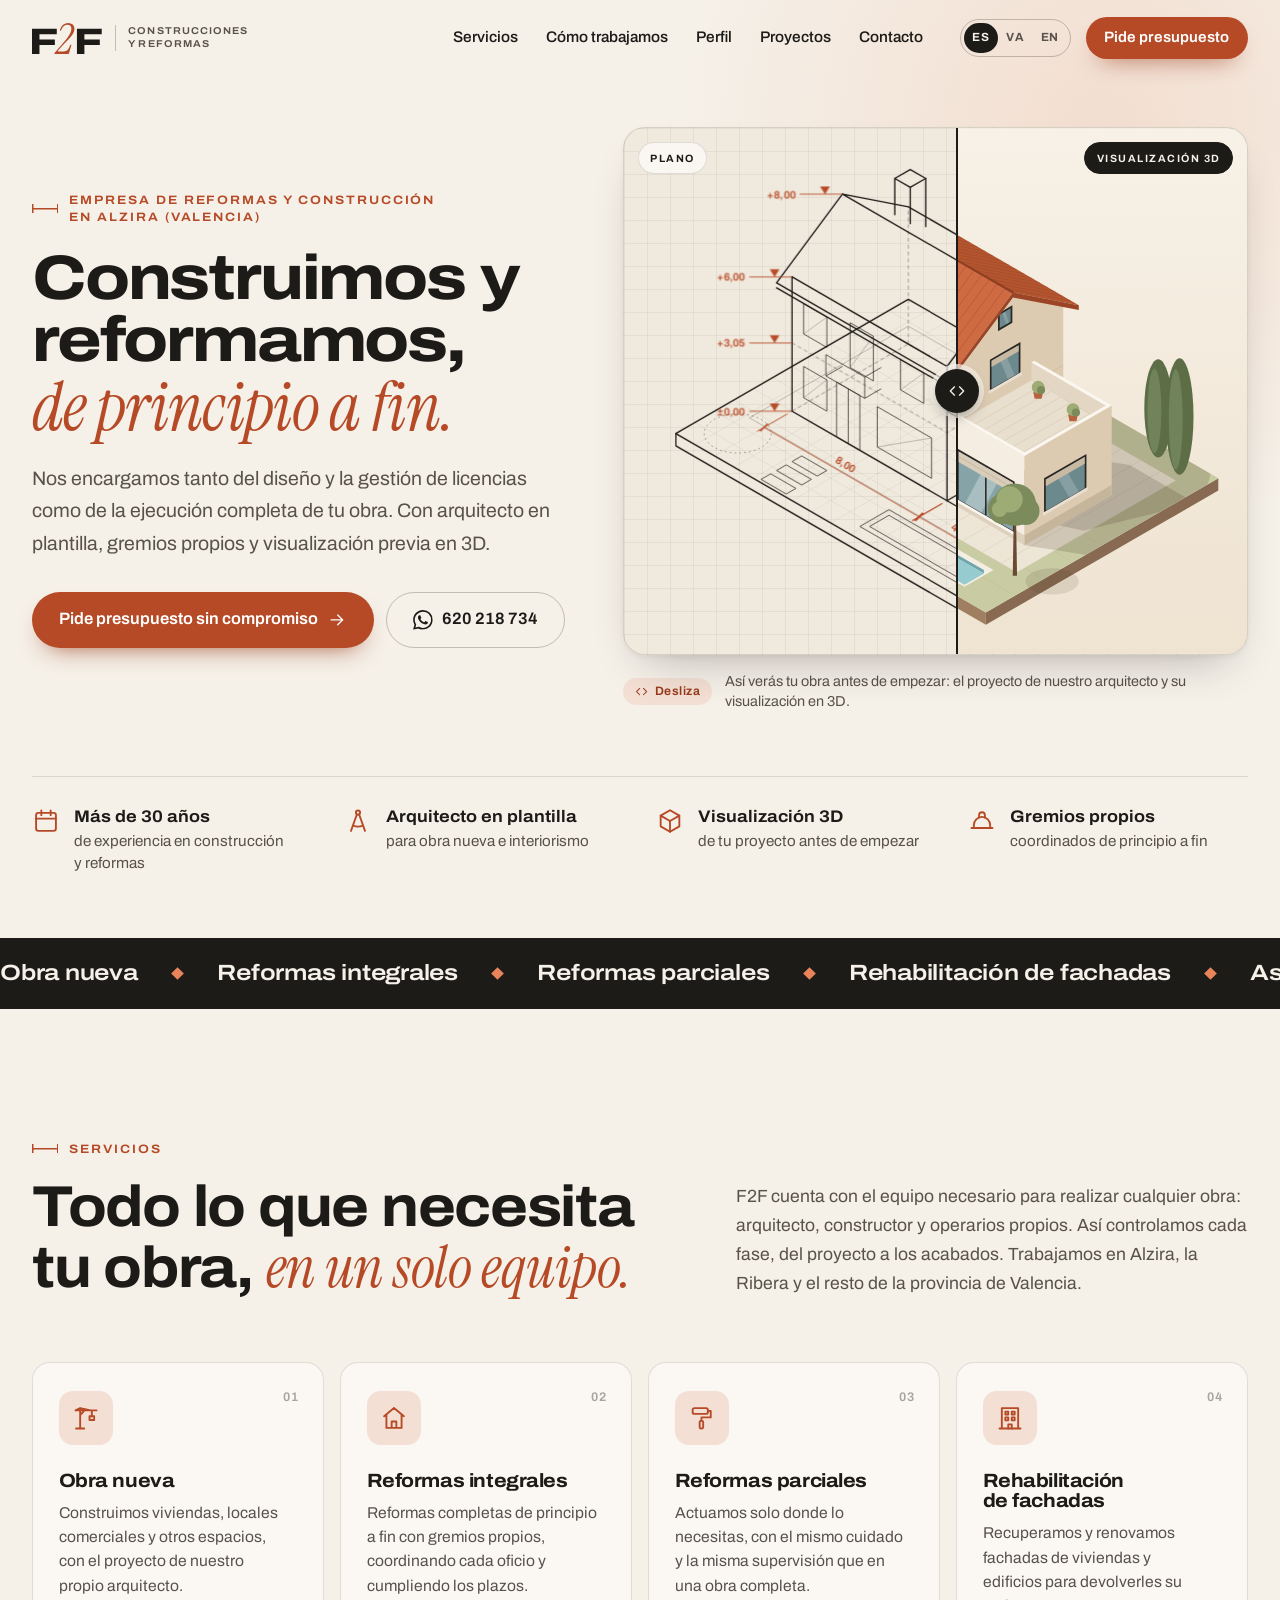
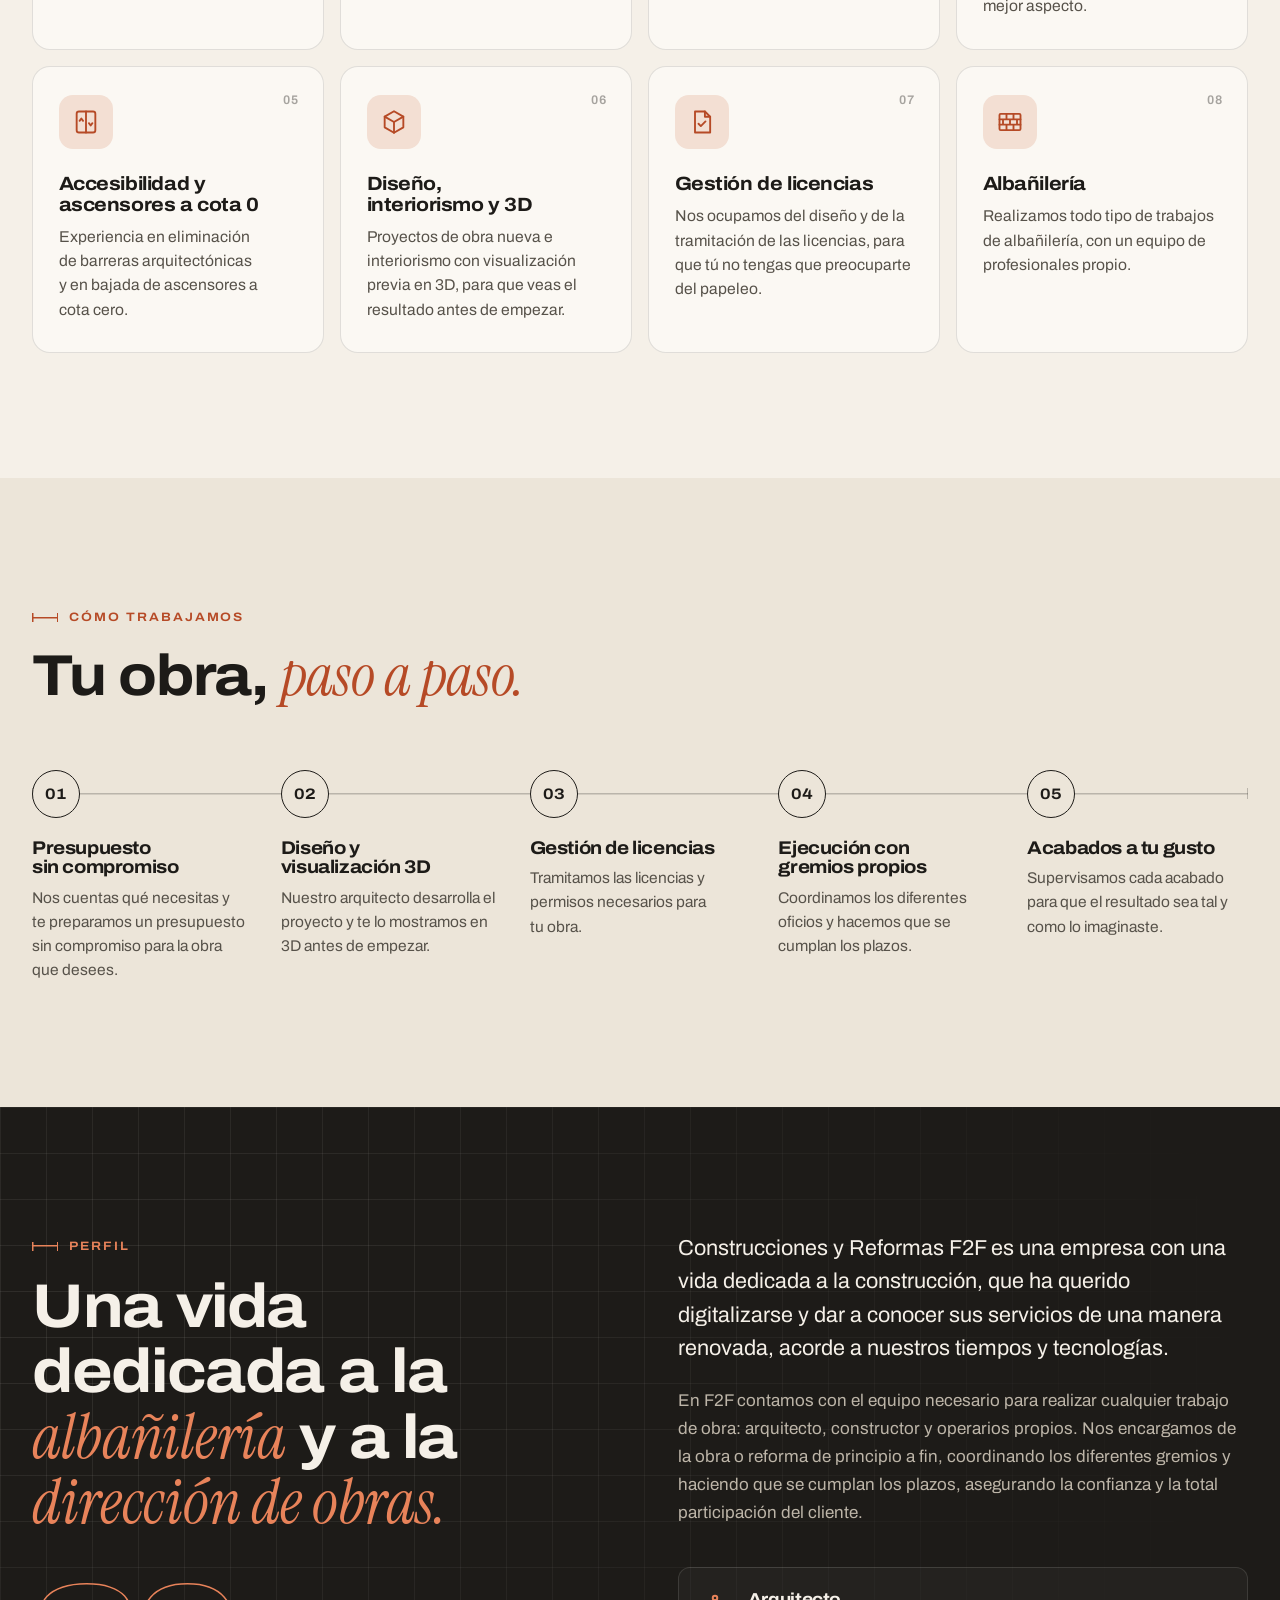
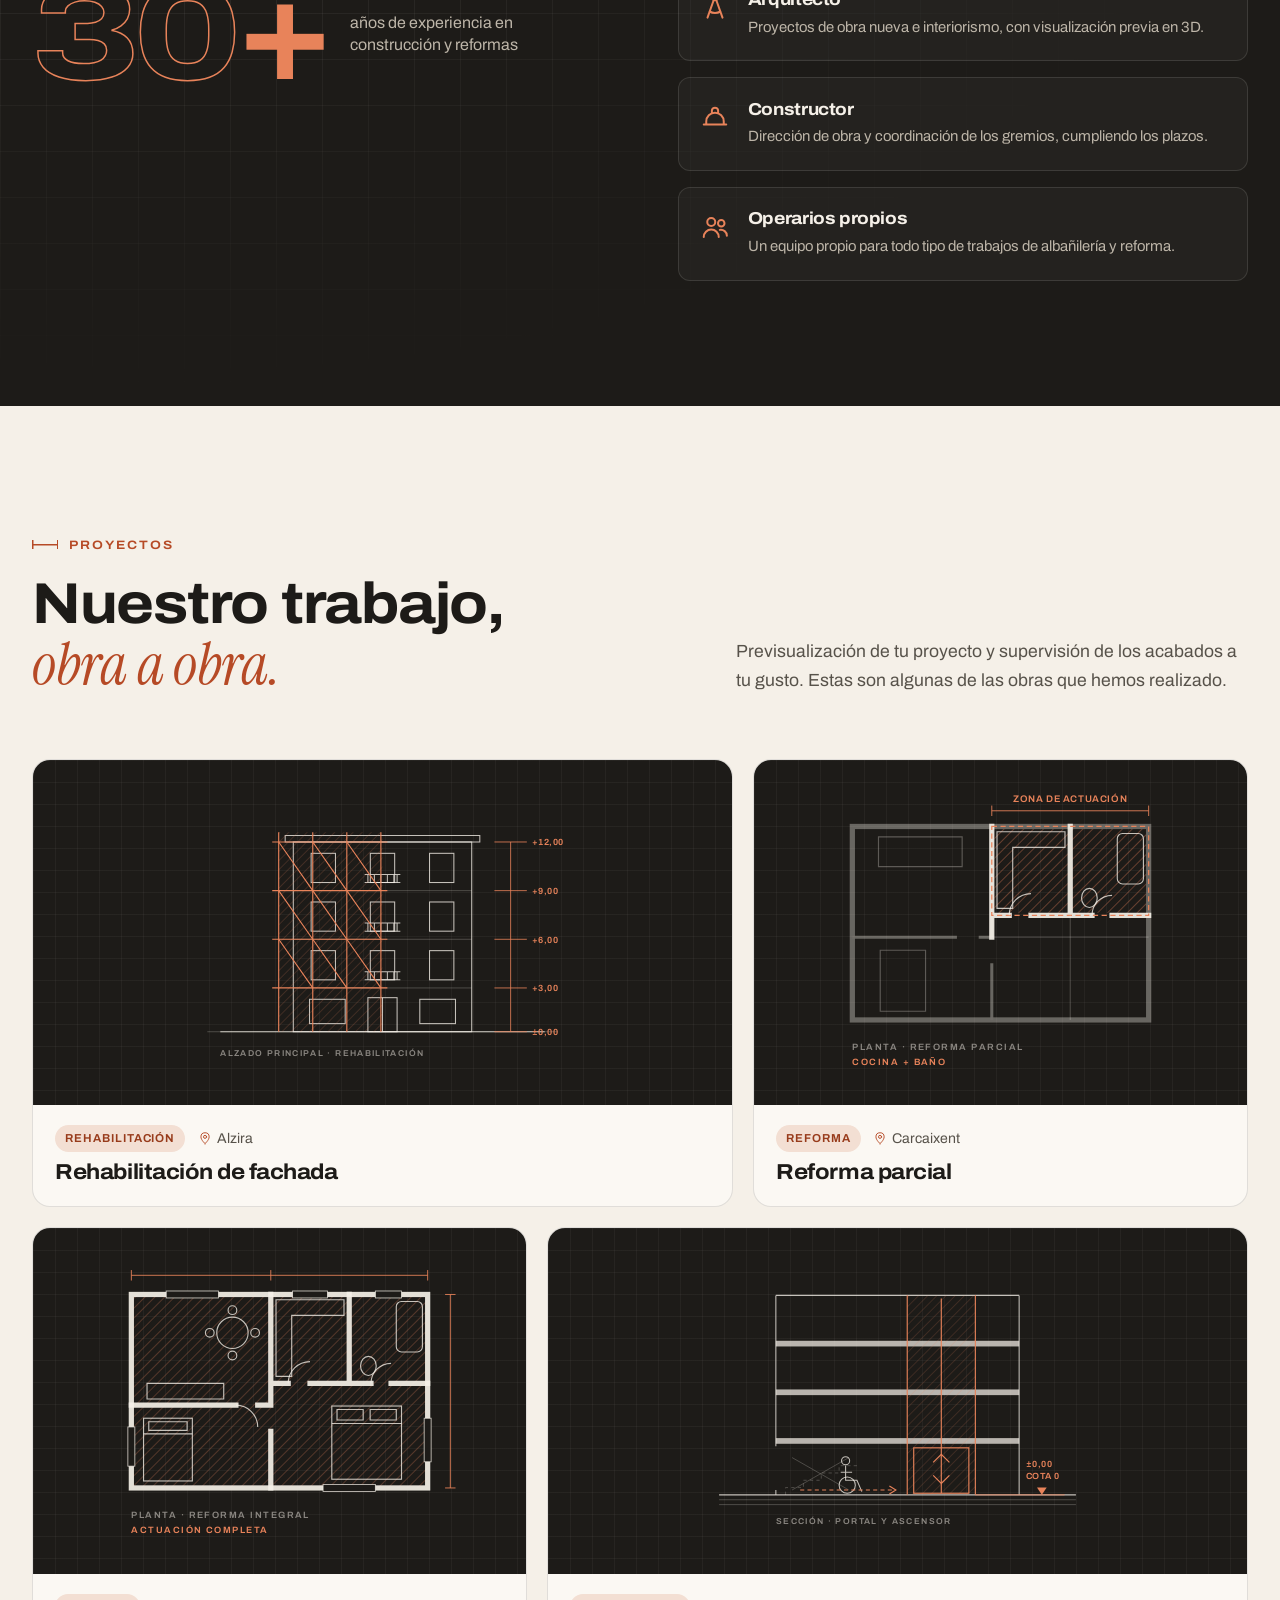
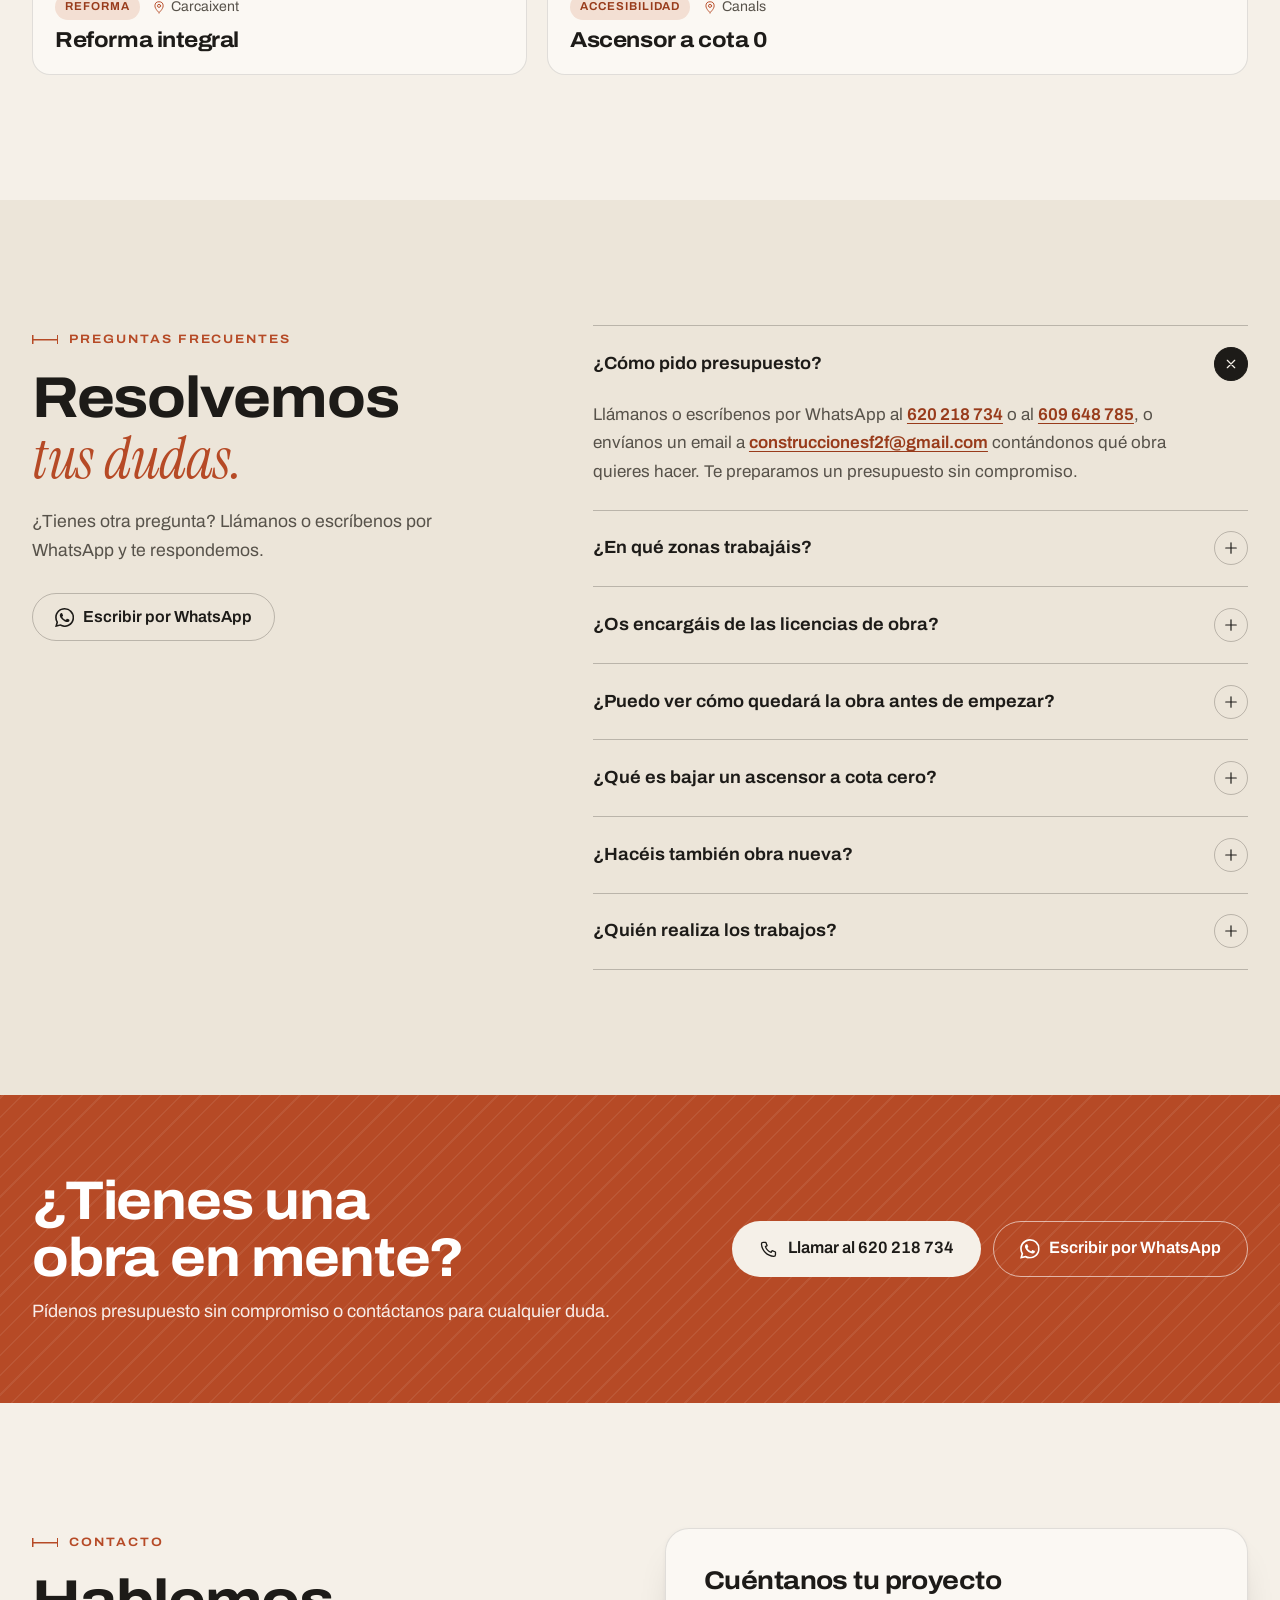
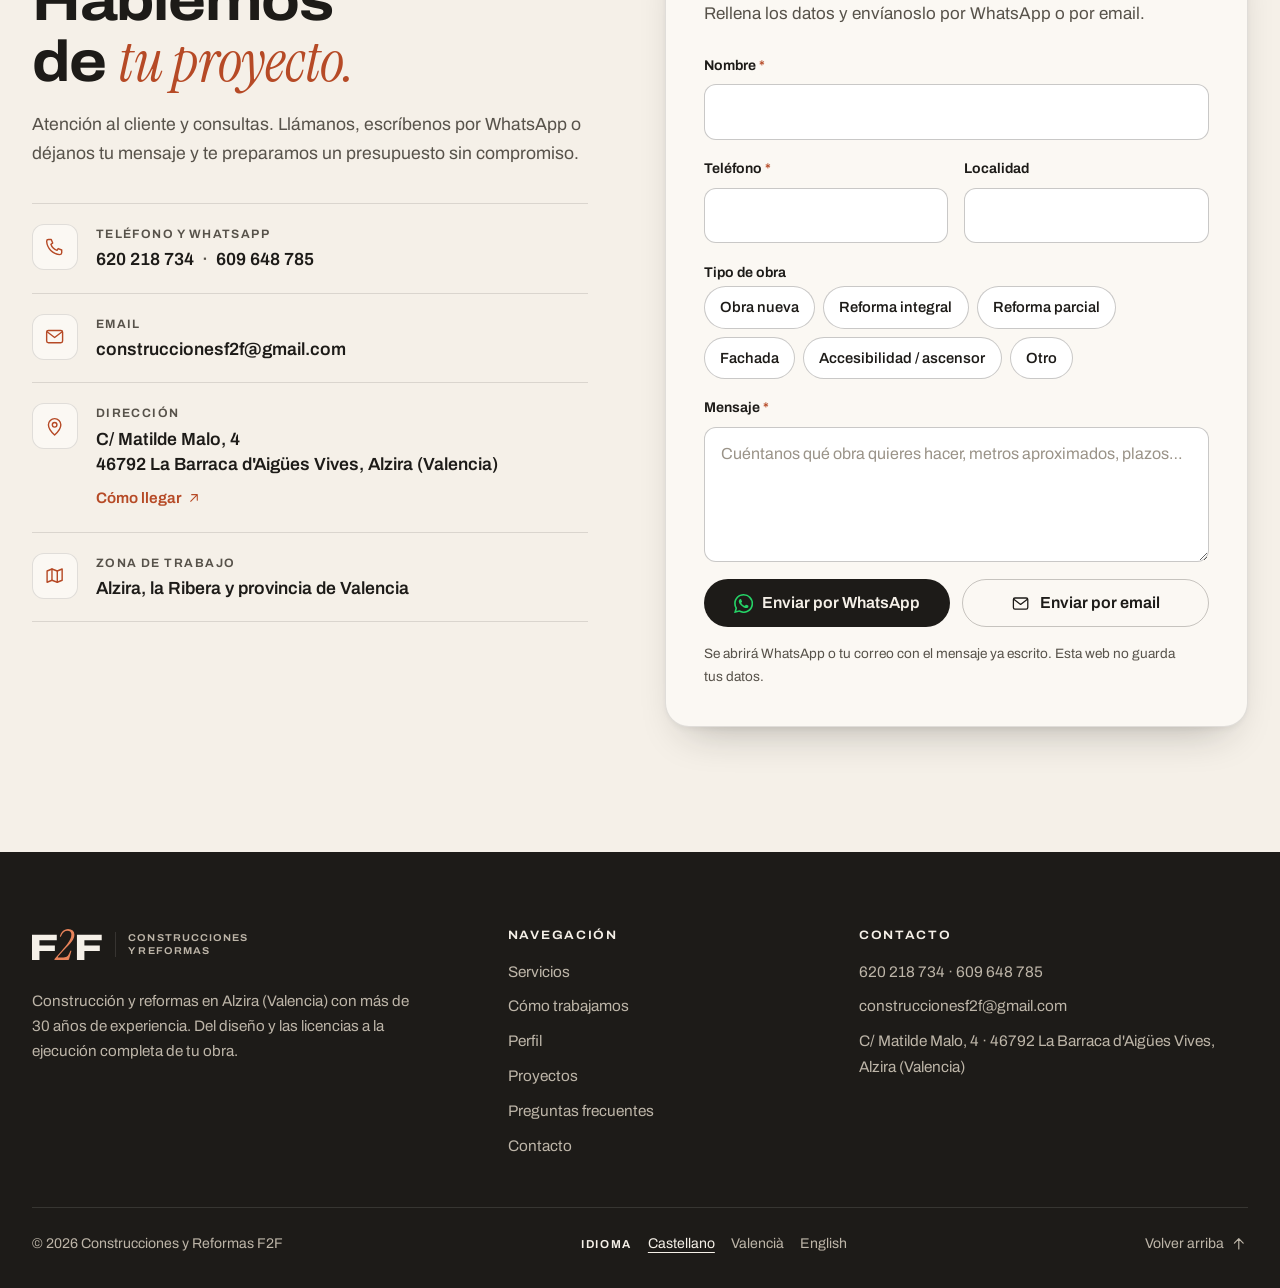
==== commit 4852d0ec: "New F2F logo and local SEO improvements Logo - The house-in-a-tile mark is replaced by an F2F wordma" ====
--- a/index.html
+++ b/index.html
@@ -1,57 +1,136 @@
 <!DOCTYPE html>
-<html lang="es">
+<!-- Generado por tools/build.py a partir de src/index.html y src/i18n.toml: no editar a mano. -->
+<html lang="es" data-root="">
 <head>
   <meta charset="utf-8">
   <meta name="viewport" content="width=device-width, initial-scale=1">
-  <title>Construcciones y Reformas F2F · Alzira (Valencia) | Obra nueva y reformas integrales</title>
-  <meta name="description" content="Empresa de construcción y reformas en Alzira (Valencia) con más de 30 años de experiencia. Arquitecto propio, gestión de licencias, visualización 3D y gremios propios. Presupuesto sin compromiso.">
+  <title>Empresa de reformas en Alzira (Valencia) | F2F Construcciones</title>
+  <meta name="description" content="Reformas integrales y parciales, obra nueva, fachadas y ascensores a cota cero en Alzira y la Ribera. Más de 30 años de experiencia. Presupuesto sin compromiso.">
+  <meta name="robots" content="index, follow, max-image-preview:large, max-snippet:-1, max-video-preview:-1">
   <link rel="canonical" href="https://www.f2fconstruccionesyreformas.com/">
+  <link rel="alternate" hreflang="es" href="https://www.f2fconstruccionesyreformas.com/">
+  <link rel="alternate" hreflang="ca" href="https://www.f2fconstruccionesyreformas.com/va/">
+  <link rel="alternate" hreflang="en" href="https://www.f2fconstruccionesyreformas.com/en/">
+  <link rel="alternate" hreflang="x-default" href="https://www.f2fconstruccionesyreformas.com/">
   <meta name="theme-color" content="#f5f0e8">
+  <meta name="geo.region" content="ES-V">
+  <meta name="geo.placename" content="Alzira">
 
   <meta property="og:type" content="website">
   <meta property="og:locale" content="es_ES">
+  <meta property="og:locale:alternate" content="ca_ES">
+  <meta property="og:locale:alternate" content="en_GB">
   <meta property="og:site_name" content="Construcciones y Reformas F2F">
   <meta property="og:title" content="Construcciones y Reformas F2F · Alzira (Valencia)">
   <meta property="og:description" content="Obra nueva y reformas de principio a fin, con arquitecto propio y visualización previa en 3D. Más de 30 años de experiencia. Presupuesto sin compromiso.">
   <meta property="og:url" content="https://www.f2fconstruccionesyreformas.com/">
   <meta property="og:image" content="https://www.f2fconstruccionesyreformas.com/assets/img/og-image.jpg">
+  <meta property="og:image:type" content="image/jpeg">
   <meta property="og:image:width" content="1200">
   <meta property="og:image:height" content="630">
+  <meta property="og:image:alt" content="F2F Construcciones y Reformas: construimos y reformamos, de principio a fin. Alzira (Valencia).">
   <meta name="twitter:card" content="summary_large_image">
 
+  <link rel="icon" href="favicon.ico" sizes="32x32">
   <link rel="icon" href="favicon.svg" type="image/svg+xml">
   <link rel="apple-touch-icon" href="assets/img/apple-touch-icon.png">
+  <link rel="manifest" href="manifest.webmanifest">
   <link rel="preload" href="assets/fonts/archivo-var.woff2" as="font" type="font/woff2" crossorigin>
-  <link rel="stylesheet" href="assets/css/styles.css">
+  <link rel="preload" href="assets/fonts/instrument-serif-italic.woff2" as="font" type="font/woff2" crossorigin>
+  <link rel="stylesheet" href="assets/css/styles.css?v=1a7fd67e3d">
   <script>document.documentElement.classList.add('js')</script>
-  <script src="assets/js/main.js" defer></script>
-
+  <script src="assets/js/main.js?v=5dc9daabe5" defer></script>
+  <script type="application/json" id="i18n">{"menu_open": "Abrir menú", "menu_close": "Cerrar menú", "compare_value": "{p} % plano, {q} % visualización 3D", "form_error": "Por favor, indica tu nombre, tu teléfono y el mensaje.", "form_ok_whatsapp": "Se ha abierto WhatsApp con tu mensaje: solo tienes que pulsar «Enviar». Si no se abre, llámanos al 620 218 734.", "form_ok_email": "Se ha abierto tu correo con el mensaje ya escrito. Si no se abre, escríbenos a {email}.", "msg_hello": "Hola, soy {name}.", "msg_type": "Tipo de obra: {value}", "msg_town": "Localidad: {value}", "msg_phone": "Teléfono: {value}", "mail_subject": "Solicitud de presupuesto", "gallery_label": "Galería de fotos", "gallery_prev": "Foto anterior", "gallery_next": "Foto siguiente", "gallery_close": "Cerrar galería", "photo_alt": "{label} (foto {n} de {total})", "view_photos": "Ver fotos ({total})", "in_place": "{title} en {place}"}</script>
+
+  <!-- Datos estructurados (schema.org): empresa, servicios, web, página y preguntas frecuentes -->
   <script type="application/ld+json">
   {
     "@context": "https://schema.org",
-    "@type": "GeneralContractor",
-    "name": "Construcciones y Reformas F2F",
-    "alternateName": "construccionesf2f",
-    "description": "Empresa de construcción y reformas en Alzira (Valencia) con más de 30 años de experiencia: obra nueva, reformas integrales y parciales, rehabilitación de fachadas y ascensores a cota cero, con arquitecto propio y visualización previa en 3D.",
-    "url": "https://www.f2fconstruccionesyreformas.com/",
-    "image": "https://www.f2fconstruccionesyreformas.com/assets/img/og-image.jpg",
-    "logo": "https://www.f2fconstruccionesyreformas.com/assets/img/apple-touch-icon.png",
-    "email": "construccionesf2f@gmail.com",
-    "telephone": "+34 620 218 734",
-    "contactPoint": [
-      { "@type": "ContactPoint", "telephone": "+34 620 218 734", "contactType": "customer service", "availableLanguage": ["es", "ca"] },
-      { "@type": "ContactPoint", "telephone": "+34 609 648 785", "contactType": "customer service", "availableLanguage": ["es", "ca"] }
-    ],
-    "address": {
-      "@type": "PostalAddress",
-      "streetAddress": "C/ Matilde Malo, 4",
-      "postalCode": "46792",
-      "addressLocality": "La Barraca d'Aigües Vives, Alzira",
-      "addressRegion": "Valencia",
-      "addressCountry": "ES"
-    },
-    "areaServed": ["Alzira", "Carcaixent", "Canals", "Provincia de Valencia"],
-    "knowsAbout": ["Obra nueva", "Reformas integrales", "Reformas parciales", "Rehabilitación de fachadas", "Ascensores a cota cero", "Eliminación de barreras arquitectónicas", "Interiorismo", "Gestión de licencias de obra", "Albañilería"]
+    "@graph": [
+      {
+        "@type": "GeneralContractor",
+        "@id": "https://www.f2fconstruccionesyreformas.com/#empresa",
+        "name": "Construcciones y Reformas F2F",
+        "alternateName": ["F2F Construcciones y Reformas", "construccionesf2f"],
+        "description": "Empresa de construcción y reformas en Alzira (Valencia) con más de 30 años de experiencia: obra nueva, reformas integrales y parciales, rehabilitación de fachadas y ascensores a cota cero, con arquitecto propio y visualización previa en 3D.",
+        "slogan": "Construimos y reformamos, de principio a fin.",
+        "url": "https://www.f2fconstruccionesyreformas.com/",
+        "logo": { "@type": "ImageObject", "url": "https://www.f2fconstruccionesyreformas.com/assets/img/icon-512.png", "width": 512, "height": 512 },
+        "image": "https://www.f2fconstruccionesyreformas.com/assets/img/og-image.jpg",
+        "email": "construccionesf2f@gmail.com",
+        "telephone": "+34 620 218 734",
+        "contactPoint": [
+          { "@type": "ContactPoint", "telephone": "+34 620 218 734", "contactType": "customer service", "availableLanguage": ["es", "ca"] },
+          { "@type": "ContactPoint", "telephone": "+34 609 648 785", "contactType": "customer service", "availableLanguage": ["es", "ca"] }
+        ],
+        "address": {
+          "@type": "PostalAddress",
+          "streetAddress": "C/ Matilde Malo, 4",
+          "postalCode": "46792",
+          "addressLocality": "La Barraca d'Aigües Vives, Alzira",
+          "addressRegion": "Valencia",
+          "addressCountry": "ES"
+        },
+        "hasMap": "https://www.google.com/maps/search/?api=1&query=C%2F%20Matilde%20Malo%204%2C%2046792%20La%20Barraca%20d%27Aig%C3%BCes%20Vives%2C%20Alzira%2C%20Valencia",
+        "areaServed": [
+          { "@type": "City", "name": "Alzira" },
+          { "@type": "City", "name": "Carcaixent" },
+          { "@type": "City", "name": "Canals" },
+          { "@type": "AdministrativeArea", "name": "Ribera Alta" },
+          { "@type": "AdministrativeArea", "name": "Provincia de Valencia" }
+        ],
+        "knowsAbout": ["Obra nueva", "Reformas integrales", "Reformas parciales", "Rehabilitación de fachadas", "Ascensores a cota cero", "Barreras arquitectónicas", "Interiorismo", "Gestión de licencias", "Albañilería"],
+        "sameAs": ["https://www.paginasamarillas.es/f/la-barraca-d-aigues-vives/construcciones-y-reformas-f2f_220996193_000000001.html"],
+        "hasOfferCatalog": {
+          "@type": "OfferCatalog",
+          "name": "Servicios",
+          "itemListElement": [
+            { "@type": "Offer", "itemOffered": { "@type": "Service", "name": "Obra nueva", "description": "Construimos viviendas, locales comerciales y otros espacios, con el proyecto de nuestro propio arquitecto.", "provider": { "@id": "https://www.f2fconstruccionesyreformas.com/#empresa" } } },
+            { "@type": "Offer", "itemOffered": { "@type": "Service", "name": "Reformas integrales", "description": "Reformas completas de principio a fin con gremios propios, coordinando cada oficio y cumpliendo los plazos.", "provider": { "@id": "https://www.f2fconstruccionesyreformas.com/#empresa" } } },
+            { "@type": "Offer", "itemOffered": { "@type": "Service", "name": "Reformas parciales", "description": "Actuamos solo donde lo necesitas, con el mismo cuidado y la misma supervisión que en una obra completa.", "provider": { "@id": "https://www.f2fconstruccionesyreformas.com/#empresa" } } },
+            { "@type": "Offer", "itemOffered": { "@type": "Service", "name": "Rehabilitación de fachadas", "description": "Recuperamos y renovamos fachadas de viviendas y edificios para devolverles su mejor aspecto.", "provider": { "@id": "https://www.f2fconstruccionesyreformas.com/#empresa" } } },
+            { "@type": "Offer", "itemOffered": { "@type": "Service", "name": "Accesibilidad y ascensores a cota 0", "description": "Experiencia en eliminación de barreras arquitectónicas y en bajada de ascensores a cota cero.", "provider": { "@id": "https://www.f2fconstruccionesyreformas.com/#empresa" } } },
+            { "@type": "Offer", "itemOffered": { "@type": "Service", "name": "Diseño, interiorismo y 3D", "description": "Proyectos de obra nueva e interiorismo con visualización previa en 3D, para que veas el resultado antes de empezar.", "provider": { "@id": "https://www.f2fconstruccionesyreformas.com/#empresa" } } },
+            { "@type": "Offer", "itemOffered": { "@type": "Service", "name": "Gestión de licencias", "description": "Nos ocupamos del diseño y de la tramitación de las licencias, para que tú no tengas que preocuparte del papeleo.", "provider": { "@id": "https://www.f2fconstruccionesyreformas.com/#empresa" } } },
+            { "@type": "Offer", "itemOffered": { "@type": "Service", "name": "Albañilería", "description": "Realizamos todo tipo de trabajos de albañilería, con un equipo de profesionales propio.", "provider": { "@id": "https://www.f2fconstruccionesyreformas.com/#empresa" } } }
+          ]
+        }
+      },
+      {
+        "@type": "WebSite",
+        "@id": "https://www.f2fconstruccionesyreformas.com/#web",
+        "url": "https://www.f2fconstruccionesyreformas.com/",
+        "name": "Construcciones y Reformas F2F",
+        "inLanguage": ["es", "ca-valencia", "en"],
+        "publisher": { "@id": "https://www.f2fconstruccionesyreformas.com/#empresa" }
+      },
+      {
+        "@type": "WebPage",
+        "@id": "https://www.f2fconstruccionesyreformas.com/#webpage",
+        "url": "https://www.f2fconstruccionesyreformas.com/",
+        "name": "Empresa de reformas en Alzira (Valencia) | F2F Construcciones",
+        "description": "Reformas integrales y parciales, obra nueva, fachadas y ascensores a cota cero en Alzira y la Ribera. Más de 30 años de experiencia. Presupuesto sin compromiso.",
+        "inLanguage": "es",
+        "isPartOf": { "@id": "https://www.f2fconstruccionesyreformas.com/#web" },
+        "about": { "@id": "https://www.f2fconstruccionesyreformas.com/#empresa" },
+        "primaryImageOfPage": { "@type": "ImageObject", "url": "https://www.f2fconstruccionesyreformas.com/assets/img/og-image.jpg" }
+      },
+      {
+        "@type": "FAQPage",
+        "@id": "https://www.f2fconstruccionesyreformas.com/#preguntas",
+        "inLanguage": "es",
+        "isPartOf": { "@id": "https://www.f2fconstruccionesyreformas.com/#webpage" },
+        "mainEntity": [
+          { "@type": "Question", "name": "¿Cómo pido presupuesto?", "acceptedAnswer": { "@type": "Answer", "text": "Llámanos o escríbenos por WhatsApp al 620 218 734 o al 609 648 785, o envíanos un email a construccionesf2f@gmail.com contándonos qué obra quieres hacer. Te preparamos un presupuesto sin compromiso." } },
+          { "@type": "Question", "name": "¿En qué zonas trabajáis?", "acceptedAnswer": { "@type": "Answer", "text": "Estamos en La Barraca d'Aigües Vives (Alzira) y trabajamos en Alzira, la Ribera y el resto de la provincia de Valencia. Hemos realizado obras en localidades como Alzira, Carcaixent y Canals." } },
+          { "@type": "Question", "name": "¿Os encargáis de las licencias de obra?", "acceptedAnswer": { "@type": "Answer", "text": "Sí. Nos encargamos tanto del diseño y la gestión de licencias como de la ejecución completa de la obra, para que no tengas que preocuparte del papeleo." } },
+          { "@type": "Question", "name": "¿Puedo ver cómo quedará la obra antes de empezar?", "acceptedAnswer": { "@type": "Answer", "text": "Sí. Nuestro arquitecto desarrolla el proyecto y te lo mostramos con una visualización previa en 3D. Después supervisamos los acabados para que queden a tu gusto." } },
+          { "@type": "Question", "name": "¿Qué es bajar un ascensor a cota cero?", "acceptedAnswer": { "@type": "Answer", "text": "Es adaptar el ascensor de un edificio para que llegue hasta el nivel de la calle (cota 0), de modo que ya no haya que subir escalones para llegar a él. Es una de las obras más habituales para eliminar barreras arquitectónicas en comunidades de vecinos, y en F2F tenemos experiencia en este tipo de trabajos." } },
+          { "@type": "Question", "name": "¿Hacéis también obra nueva?", "acceptedAnswer": { "@type": "Answer", "text": "Sí. Además de reformas integrales y parciales, construimos viviendas, locales comerciales y otros espacios, con el proyecto de nuestro propio arquitecto." } },
+          { "@type": "Question", "name": "¿Quién realiza los trabajos?", "acceptedAnswer": { "@type": "Answer", "text": "Nuestro propio equipo: arquitecto, constructor y operarios propios. Coordinamos todos los gremios de la obra de principio a fin y hacemos que se cumplan los plazos." } }
+        ]
+      }
+    ]
   }
   </script>
 </head>
@@ -79,6 +158,7 @@
     <symbol id="i-chev-right" viewBox="0 0 24 24"><path d="M9 5l7 7-7 7"/></symbol>
     <symbol id="i-drag" viewBox="0 0 24 24"><path d="M9 7l-5 5 5 5M15 7l5 5-5 5"/></symbol>
     <symbol id="i-photo" viewBox="0 0 24 24"><rect x="3" y="5" width="18" height="14" rx="2"/><circle cx="8.5" cy="10" r="1.8"/><path d="m21 16-5-5-8 8"/></symbol>
+    <symbol id="i-plus" viewBox="0 0 24 24"><path d="M12 5v14M5 12h14"/></symbol>
     <symbol id="i-check" viewBox="0 0 24 24"><path d="M5 12.5 9.5 17 19 7"/></symbol>
     <symbol id="i-calendar" viewBox="0 0 24 24"><rect x="3.5" y="5" width="17" height="15.5" rx="2"/><path d="M3.5 10h17M8 3v4M16 3v4"/></symbol>
     <symbol id="i-compass" viewBox="0 0 24 24"><circle cx="12" cy="4.8" r="1.8"/><path d="M11 6.4 6 20.5M13 6.4l5 14.1M7.6 15.6c2.9 1.6 5.9 1.6 8.8 0"/></symbol>
@@ -99,15 +179,8 @@
   <header class="site-header" data-header>
     <div class="container header__inner">
       <a class="brand" href="#inicio" aria-label="F2F Construcciones y Reformas, ir al inicio">
-        <svg class="brand__mark" viewBox="0 0 40 40" aria-hidden="true">
-          <rect width="40" height="40" rx="10" fill="#b64a26"/>
-          <path d="M9 19.5 20 11l11 8.5M12.5 17v12h15V17" fill="none" stroke="#fff" stroke-width="2.4" stroke-linejoin="round" stroke-linecap="round"/>
-          <path d="M9.5 33h21M9.5 31v4M30.5 31v4" stroke="#fff" stroke-width="1.6" stroke-linecap="round" opacity=".7"/>
-        </svg>
-        <span class="brand__text">
-          <span class="brand__name">F2F</span>
-          <span class="brand__tag">Construcciones y Reformas</span>
-        </span>
+        <svg class="brand__logo" viewBox="0 -123.08 276.84 123.08" aria-hidden="true" focusable="false"><path class="brand__f" d="M12.28 0V-99.93H110.66V-78H41.88V-57.82H103.05V-35.89H41.88V0Z" transform="translate(-12.28 0)"/><path class="brand__two" d="M-3.2 0Q-6.07 0 -6.07 -1.69Q-6.07 -3.37 -3.37 -6.24L24.28 -37.94Q29.67 -44.17 36.17 -51.68Q42.66 -59.18 48.47 -67.53Q54.29 -75.87 58.08 -84.39Q61.88 -92.9 61.88 -101.16Q61.88 -108.41 57.92 -112.46Q53.95 -116.51 46.2 -116.51Q38.95 -116.51 32.12 -111.53Q25.29 -106.56 20.91 -94.59Q20.06 -92.23 18.21 -92.23Q17.03 -92.23 16.52 -93.24Q16.02 -94.25 16.52 -95.77Q20.06 -105.88 25.29 -111.87Q30.52 -117.85 36.59 -120.47Q42.66 -123.08 48.73 -123.08Q60.36 -123.08 67.19 -116.84Q74.02 -110.6 74.02 -100.15Q74.02 -91.22 69.3 -82.62Q64.58 -74.02 57.24 -65.76Q49.91 -57.49 41.98 -49.74Q34.06 -41.98 27.82 -34.9L9.27 -13.99Q7.92 -12.48 8.35 -11.3Q8.77 -10.12 10.96 -10.12H29.84Q36.42 -10.12 40.55 -11.63Q44.68 -13.15 47.8 -16.94Q50.92 -20.74 54.12 -27.99L57.49 -35.58Q58.34 -37.43 60.02 -37.43Q62.55 -37.43 61.71 -34.4L52.6 -3.2Q52.1 -1.35 50.75 -0.67Q49.4 0 47.55 0Z" transform="translate(94.45 0)"/><path class="brand__f" d="M12.28 0V-99.93H110.66V-78H41.88V-57.82H103.05V-35.89H41.88V0Z" transform="translate(166.18 0)"/></svg>
+        <span class="brand__tag">Construcciones<br>y Reformas</span>
       </a>
 
       <nav class="nav" id="menu" aria-label="Principal">
@@ -124,6 +197,14 @@
             <a href="tel:+34620218734"><svg class="icon" aria-hidden="true"><use href="#i-phone"/></svg>620&nbsp;218&nbsp;734</a>
             <a href="tel:+34609648785"><svg class="icon" aria-hidden="true"><use href="#i-phone"/></svg>609&nbsp;648&nbsp;785</a>
           </p>
+          <div class="nav__langs">
+            <p class="nav__langs-title" id="menu-lang-title">Idioma</p>
+            <ul class="lang-pills" aria-labelledby="menu-lang-title">
+            <li><a href="./" hreflang="es" lang="es" data-lang-link aria-current="page">Castellano</a></li>
+            <li><a href="va/" hreflang="ca" lang="ca-valencia" data-lang-link>Valencià</a></li>
+            <li><a href="en/" hreflang="en" lang="en" data-lang-link>English</a></li>
+            </ul>
+          </div>
         </div>
       </nav>
 
@@ -132,6 +213,13 @@
           <svg class="icon" aria-hidden="true"><use href="#i-phone"/></svg>
           <span>620&nbsp;218&nbsp;734</span>
         </a>
+        <nav class="lang-switch" aria-label="Idioma">
+          <ul>
+            <li><a href="./" hreflang="es" lang="es" data-lang-link aria-current="page">ES<span class="visually-hidden"> · Castellano</span></a></li>
+            <li><a href="va/" hreflang="ca" lang="ca-valencia" data-lang-link>VA<span class="visually-hidden"> · Valencià</span></a></li>
+            <li><a href="en/" hreflang="en" lang="en" data-lang-link>EN<span class="visually-hidden"> · English</span></a></li>
+          </ul>
+        </nav>
         <a class="btn btn--primary btn--sm header__cta" href="#contacto">Pide presupuesto</a>
         <button class="nav-toggle" type="button" aria-controls="menu" aria-expanded="false" data-nav-toggle>
           <span class="nav-toggle__bars" aria-hidden="true"><span></span><span></span><span></span></span>
@@ -146,8 +234,10 @@
     <section class="hero" id="inicio" aria-labelledby="hero-title">
       <div class="container hero__grid">
         <div class="hero__copy">
-          <p class="eyebrow" data-reveal>Construcción y reformas&nbsp;· Alzira&nbsp;/&nbsp;Valencia</p>
-          <h1 class="hero__title" id="hero-title" data-reveal>Construimos y reformamos, <em>de principio a fin.</em></h1>
+          <h1 class="hero__title" id="hero-title" data-reveal>
+            <span class="eyebrow hero__kicker">Empresa de reformas y construcción en Alzira&nbsp;(Valencia)</span>
+            Construimos y reformamos, <em>de principio a fin.</em>
+          </h1>
           <p class="hero__lead" data-reveal>Nos encargamos tanto del diseño y la gestión de licencias como de la ejecución completa de tu obra. Con arquitecto en plantilla, gremios propios y visualización previa en&nbsp;3D.</p>
           <div class="hero__cta" data-reveal>
             <a class="btn btn--primary btn--lg" href="#contacto">
@@ -164,19 +254,16 @@
         <figure class="hero__art" data-reveal>
           <div class="compare is-drawing" data-compare style="--pos: 50%">
             <div class="compare__layer compare__layer--plan">
-<!-- hero:plan -->
-<svg class="compare__svg" viewBox="0 0 640 540" role="img" aria-labelledby="plano-title"><title id="plano-title">Plano isométrico de una vivienda con cotas</title><g class="w-grid"><line x1="292.0" y1="176.0" x2="53.0" y2="314.0"/><line x1="311.9" y1="187.5" x2="72.9" y2="325.5"/><line x1="331.8" y1="199.0" x2="92.8" y2="337.0"/><line x1="351.8" y1="210.5" x2="112.7" y2="348.5"/><line x1="371.7" y1="222.0" x2="132.7" y2="360.0"/><line x1="391.6" y1="233.5" x2="152.6" y2="371.5"/><line x1="411.5" y1="245.0" x2="172.5" y2="383.0"/><line x1="431.4" y1="256.5" x2="192.4" y2="394.5"/><line x1="451.3" y1="268.0" x2="212.3" y2="406.0"/><line x1="471.3" y1="279.5" x2="232.2" y2="417.5"/><line x1="491.2" y1="291.0" x2="252.2" y2="429.0"/><line x1="511.1" y1="302.5" x2="272.1" y2="440.5"/><line x1="531.0" y1="314.0" x2="292.0" y2="452.0"/><line x1="550.9" y1="325.5" x2="311.9" y2="463.5"/><line x1="570.9" y1="337.0" x2="331.8" y2="475.0"/><line x1="590.8" y1="348.5" x2="351.8" y2="486.5"/><line x1="610.7" y1="360.0" x2="371.7" y2="498.0"/><line x1="292.0" y1="176.0" x2="610.7" y2="360.0"/><line x1="272.1" y1="187.5" x2="590.8" y2="371.5"/><line x1="252.2" y1="199.0" x2="570.9" y2="383.0"/><line x1="232.2" y1="210.5" x2="550.9" y2="394.5"/><line x1="212.3" y1="222.0" x2="531.0" y2="406.0"/><line x1="192.4" y1="233.5" x2="511.1" y2="417.5"/><line x1="172.5" y1="245.0" x2="491.2" y2="429.0"/><line x1="152.6" y1="256.5" x2="471.3" y2="440.5"/><line x1="132.7" y1="268.0" x2="451.3" y2="452.0"/><line x1="112.7" y1="279.5" x2="431.4" y2="463.5"/><line x1="92.8" y1="291.0" x2="411.5" y2="475.0"/><line x1="72.9" y1="302.5" x2="391.6" y2="486.5"/><line x1="53.0" y1="314.0" x2="371.7" y2="498.0"/></g>
+              <svg class="compare__svg" viewBox="0 0 640 540" role="img" aria-labelledby="plano-title"><title id="plano-title">Plano isométrico de una vivienda con cotas</title><g class="w-grid"><line x1="292.0" y1="176.0" x2="53.0" y2="314.0"/><line x1="311.9" y1="187.5" x2="72.9" y2="325.5"/><line x1="331.8" y1="199.0" x2="92.8" y2="337.0"/><line x1="351.8" y1="210.5" x2="112.7" y2="348.5"/><line x1="371.7" y1="222.0" x2="132.7" y2="360.0"/><line x1="391.6" y1="233.5" x2="152.6" y2="371.5"/><line x1="411.5" y1="245.0" x2="172.5" y2="383.0"/><line x1="431.4" y1="256.5" x2="192.4" y2="394.5"/><line x1="451.3" y1="268.0" x2="212.3" y2="406.0"/><line x1="471.3" y1="279.5" x2="232.2" y2="417.5"/><line x1="491.2" y1="291.0" x2="252.2" y2="429.0"/><line x1="511.1" y1="302.5" x2="272.1" y2="440.5"/><line x1="531.0" y1="314.0" x2="292.0" y2="452.0"/><line x1="550.9" y1="325.5" x2="311.9" y2="463.5"/><line x1="570.9" y1="337.0" x2="331.8" y2="475.0"/><line x1="590.8" y1="348.5" x2="351.8" y2="486.5"/><line x1="610.7" y1="360.0" x2="371.7" y2="498.0"/><line x1="292.0" y1="176.0" x2="610.7" y2="360.0"/><line x1="272.1" y1="187.5" x2="590.8" y2="371.5"/><line x1="252.2" y1="199.0" x2="570.9" y2="383.0"/><line x1="232.2" y1="210.5" x2="550.9" y2="394.5"/><line x1="212.3" y1="222.0" x2="531.0" y2="406.0"/><line x1="192.4" y1="233.5" x2="511.1" y2="417.5"/><line x1="172.5" y1="245.0" x2="491.2" y2="429.0"/><line x1="152.6" y1="256.5" x2="471.3" y2="440.5"/><line x1="132.7" y1="268.0" x2="451.3" y2="452.0"/><line x1="112.7" y1="279.5" x2="431.4" y2="463.5"/><line x1="92.8" y1="291.0" x2="411.5" y2="475.0"/><line x1="72.9" y1="302.5" x2="391.6" y2="486.5"/><line x1="53.0" y1="314.0" x2="371.7" y2="498.0"/></g>
 <g class="w-hidden"><path d="M172.5,291.0 L292.0,222.0 L451.3,314.0"/><path d="M292.0,222.0 L292.0,84.0"/><path d="M172.5,220.9 L331.8,312.9 L451.3,243.9"/><path d="M421.5,331.2 L501.1,377.2"/><path d="M418.5,259.4 L495.2,303.6 L411.5,351.9"/></g>
 <g class="w-line"><path pathLength="1" d="M292.0,176.0 L610.7,360.0 L371.7,498.0 L53.0,314.0 Z"/><path pathLength="1" d="M53.0,314.0 L53.0,326.6 L371.7,510.6 L610.7,372.6 L610.7,360.0"/><path pathLength="1" d="M371.7,498.0 L371.7,510.6"/><path pathLength="1" d="M172.5,291.0 L331.8,383.0 L451.3,314.0"/><path pathLength="1" d="M172.5,291.0 L172.5,153.0"/><path pathLength="1" d="M331.8,383.0 L331.8,245.0"/><path pathLength="1" d="M451.3,314.0 L451.3,176.0"/><path pathLength="1" d="M172.5,153.0 L331.8,245.0 L391.6,164.5 L451.3,176.0"/><path pathLength="1" d="M292.0,80.9 L467.3,182.1 L399.6,169.1 L224.3,67.9 L292.0,80.9 Z"/><path pathLength="1" d="M224.3,67.9 L156.6,159.1 L331.8,260.3 L399.6,169.1"/><path pathLength="1" d="M156.6,164.2 L331.8,265.4 L399.6,174.2 L467.3,187.2"/><path pathLength="1" d="M278.1,89.0 L278.1,51.8 L294.0,61.0 L309.9,51.8 L294.0,42.6 L278.1,51.8"/><path pathLength="1" d="M294.0,98.2 L294.0,61.0"/><path pathLength="1" d="M309.9,101.3 L309.9,51.8"/><path pathLength="1" d="M331.8,383.0 L411.5,429.0 L501.1,377.2 L501.1,285.2"/><path pathLength="1" d="M411.5,429.0 L411.5,337.0"/><path pathLength="1" d="M421.5,239.2 L501.1,285.2 L411.5,337.0 L331.8,291.0 Z"/><path pathLength="1" d="M418.5,241.0 L495.2,285.2 L411.5,333.5 L334.8,289.3"/></g>
 <g class="w-detail"><path pathLength="1" d="M184.4,277.2 L208.3,291.0 L208.3,258.8 L184.4,245.0 Z"/><path pathLength="1" d="M184.4,277.2 L208.3,258.8" class="w-faint"/><path pathLength="1" d="M218.3,317.5 L242.2,331.2 L242.2,274.9 L218.3,261.1 Z"/><path pathLength="1" d="M230.3,324.4 L230.3,268.0"/><path pathLength="1" d="M260.1,327.8 L315.9,360.0 L315.9,318.6 L260.1,286.4 Z"/><path pathLength="1" d="M260.1,327.8 L315.9,318.6" class="w-faint"/><path pathLength="1" d="M184.4,211.6 L208.3,225.5 L208.3,194.4 L184.4,180.6 Z"/><path pathLength="1" d="M184.4,211.6 L208.3,194.4" class="w-faint"/><path pathLength="1" d="M232.2,246.1 L256.1,259.9 L256.1,213.9 L232.2,200.1 Z"/><path pathLength="1" d="M232.2,246.1 L256.1,213.9" class="w-faint"/><path pathLength="1" d="M284.0,269.1 L307.9,283.0 L307.9,251.9 L284.0,238.1 Z"/><path pathLength="1" d="M284.0,269.1 L307.9,251.9" class="w-faint"/><path pathLength="1" d="M405.5,251.9 L377.6,268.0 L377.6,239.2 L405.5,223.2 Z"/><path pathLength="1" d="M397.2,199.2 L386.0,205.7 L386.0,191.9 L397.2,185.4 Z"/><path pathLength="1" d="M224.3,245.0 L207.3,254.8 L247.2,277.8 L264.1,268.0"/><path pathLength="1" d="M207.3,232.9 L247.2,255.9 L264.1,246.1"/><path pathLength="1" d="M207.3,254.8 L207.3,232.9"/><path pathLength="1" d="M247.2,277.8 L247.2,255.9"/><path pathLength="1" d="M343.8,381.8 L399.6,414.1 L399.6,364.6 L343.8,332.4 Z"/><path pathLength="1" d="M371.7,397.9 L371.7,348.5"/><path pathLength="1" d="M473.3,370.4 L433.4,393.4 L433.4,361.2 L473.3,338.2 Z"/><path pathLength="1" d="M272.1,392.2 L379.6,454.3 L349.8,471.6 L242.2,409.5 Z"/><path pathLength="1" d="M272.1,398.0 L369.7,454.3 L349.8,465.8 L252.2,409.5 Z"/><path pathLength="1" d="M182.4,337.0 L208.3,352.0 L198.4,357.7 L172.5,342.8 Z"/><path pathLength="1" d="M166.5,346.2 L192.4,361.1 L182.4,366.9 L156.6,352.0 Z"/><path pathLength="1" d="M150.6,355.4 L176.5,370.4 L166.5,376.1 L140.6,361.1 Z"/><path pathLength="1" d="M292.0,203.6 L566.9,362.3 L403.5,456.6 L128.7,297.9 Z" class="w-faint"/></g>
 <ellipse class="w-tree" cx="116.7" cy="314.0" rx="34.5" ry="20.1"/>
 <ellipse class="w-tree" cx="401.6" cy="460.1" rx="26.2" ry="15.3"/>
 <g class="w-cotas"><line x1="167.5" y1="293.9" x2="136.6" y2="311.7"/><line x1="326.9" y1="385.9" x2="296.0" y2="403.7"/><line x1="143.6" y1="307.7" x2="303.0" y2="399.7"/><line x1="139.6" y1="311.7" x2="147.6" y2="303.7" class="w-tick"/><line x1="299.0" y1="403.7" x2="307.0" y2="395.7" class="w-tick"/><text x="223.3" y="348.7" text-anchor="middle" transform="rotate(30.0 223.3 353.7)">8,00</text><line x1="326.9" y1="385.9" x2="296.0" y2="403.7"/><line x1="406.5" y1="431.9" x2="375.7" y2="449.7"/><line x1="303.0" y1="399.7" x2="382.6" y2="445.7"/><line x1="299.0" y1="403.7" x2="307.0" y2="395.7" class="w-tick"/><line x1="378.6" y1="449.7" x2="386.6" y2="441.7" class="w-tick"/><text x="342.8" y="417.7" text-anchor="middle" transform="rotate(30.0 342.8 422.7)">4,00</text><line x1="536.0" y1="362.9" x2="563.9" y2="379.0"/><line x1="416.5" y1="431.9" x2="444.4" y2="448.0"/><line x1="556.9" y1="375.0" x2="437.4" y2="443.9"/><line x1="552.9" y1="379.0" x2="560.9" y2="371.0" class="w-tick"/><line x1="433.4" y1="447.9" x2="441.4" y2="439.9" class="w-tick"/><text x="497.2" y="404.5" text-anchor="middle" transform="rotate(-30.0 497.2 409.5)">6,00</text><path class="w-level" d="M154.5,291.0 l-5,-8 h10 Z"/><line x1="172.5" y1="291.0" x2="128.5" y2="291.0" class="w-cota-l"/><text x="124.5" y="295.0" text-anchor="end">±0,00</text><path class="w-level" d="M154.5,220.9 l-5,-8 h10 Z"/><line x1="172.5" y1="220.9" x2="128.5" y2="220.9" class="w-cota-l"/><text x="124.5" y="224.9" text-anchor="end">+3,05</text><path class="w-level" d="M154.5,153.0 l-5,-8 h10 Z"/><line x1="172.5" y1="153.0" x2="128.5" y2="153.0" class="w-cota-l"/><text x="124.5" y="157.0" text-anchor="end">+6,00</text><path class="w-level" d="M206.3,67.9 l-5,-8 h10 Z"/><line x1="224.3" y1="67.9" x2="180.3" y2="67.9" class="w-cota-l"/><text x="176.3" y="71.9" text-anchor="end">+8,00</text></g></svg>
-<!-- /hero:plan -->
             </div>
             <div class="compare__layer compare__layer--render">
-<!-- hero:render -->
-<svg class="compare__svg" viewBox="0 0 640 540" role="img" aria-labelledby="render-title"><title id="render-title">Visualización 3D de la misma vivienda terminada</title><polygon points="53.0,314.0 371.7,498.0 371.7,510.6 53.0,326.6" fill="#a07f61"/>
+              <svg class="compare__svg" viewBox="0 0 640 540" role="img" aria-labelledby="render-title"><title id="render-title">Visualización 3D de la misma vivienda terminada</title><polygon points="53.0,314.0 371.7,498.0 371.7,510.6 53.0,326.6" fill="#a07f61"/>
 <polygon points="610.7,360.0 371.7,498.0 371.7,510.6 610.7,372.6" fill="#876a51"/>
 <polygon points="292.0,176.0 610.7,360.0 371.7,498.0 53.0,314.0" fill="#c9cba3"/>
 <g opacity=".35"><line x1="266.1" y1="195.6" x2="576.8" y2="375.0" stroke="#b9bd92" stroke-width="1"/></g>
@@ -386,7 +473,6 @@
 <circle cx="412.5" cy="393.7" r="14.4" fill="#7c8b5b"/>
 <circle cx="396.1" cy="381.7" r="13.5" fill="#9dab74"/>
 <circle cx="385.8" cy="391.9" r="7.9" fill="#9dab74"/></svg>
-<!-- /hero:render -->
             </div>
             <span class="compare__tag compare__tag--plan" aria-hidden="true">Plano</span>
             <span class="compare__tag compare__tag--render" aria-hidden="true">Visualización 3D</span>
@@ -438,7 +524,7 @@
             <p class="eyebrow" data-reveal>Servicios</p>
             <h2 id="servicios-title" data-reveal>Todo lo que necesita tu obra, <em>en un solo equipo.</em></h2>
           </div>
-          <p class="section-head__lead" data-reveal>F2F cuenta con el equipo necesario para realizar cualquier obra: arquitecto, constructor y operarios propios. Así controlamos cada fase, del proyecto a los acabados.</p>
+          <p class="section-head__lead" data-reveal>F2F cuenta con el equipo necesario para realizar cualquier obra: arquitecto, constructor y operarios propios. Así controlamos cada fase, del proyecto a los acabados. Trabajamos en Alzira, la Ribera y el resto de la provincia de Valencia.</p>
         </header>
 
         <ul class="services__grid">
@@ -582,10 +668,10 @@
 
         <!--
           FOTOS DE LOS PROYECTOS
-          Sube las fotos a assets/img/proyectos/ y escríbelas en data-gallery, separadas por comas.
-          La primera será la portada. Ejemplo:
+          Sube las fotos a assets/img/proyectos/ y escribe sus rutas en data-gallery, separadas por comas
+          (rutas desde la raíz de la web, sin "../"). La primera será la portada. Ejemplo:
           data-gallery="assets/img/proyectos/fachada-alzira-1.jpg, assets/img/proyectos/fachada-alzira-2.jpg"
-          Mientras no haya fotos se muestra el dibujo técnico.
+          Mientras no haya fotos se muestra el dibujo técnico. Después: python3 tools/build.py
         -->
         <div class="projects__grid">
           <article class="project project--wide" data-reveal data-gallery="">
@@ -735,6 +821,51 @@
       </div>
     </section>
 
+    <!-- ============================== PREGUNTAS FRECUENTES -->
+    <section class="section faq" id="preguntas" aria-labelledby="preguntas-title">
+      <div class="container faq__grid">
+        <div class="faq__intro">
+          <p class="eyebrow" data-reveal>Preguntas frecuentes</p>
+          <h2 id="preguntas-title" data-reveal>Resolvemos <em>tus dudas.</em></h2>
+          <p class="faq__lead" data-reveal>¿Tienes otra pregunta? Llámanos o escríbenos por WhatsApp y te respondemos.</p>
+          <a class="btn btn--ghost" href="https://wa.me/34620218734?text=Hola%2C%20me%20gustar%C3%ADa%20pedir%20presupuesto%20para%20una%20obra." target="_blank" rel="noopener" data-reveal>
+            <svg class="icon" aria-hidden="true"><use href="#i-whatsapp"/></svg>
+            Escribir por WhatsApp
+          </a>
+        </div>
+        <div class="faq__list" data-reveal>
+          <details class="faq__item" open>
+            <summary>¿Cómo pido presupuesto?<svg class="icon faq__icon" aria-hidden="true"><use href="#i-plus"/></svg></summary>
+            <div class="faq__answer"><p>Llámanos o escríbenos por WhatsApp al <a href="tel:+34620218734">620&nbsp;218&nbsp;734</a> o al <a href="tel:+34609648785">609&nbsp;648&nbsp;785</a>, o envíanos un email a <a href="mailto:construccionesf2f@gmail.com">construccionesf2f@gmail.com</a> contándonos qué obra quieres hacer. Te preparamos un presupuesto sin compromiso.</p></div>
+          </details>
+          <details class="faq__item">
+            <summary>¿En qué zonas trabajáis?<svg class="icon faq__icon" aria-hidden="true"><use href="#i-plus"/></svg></summary>
+            <div class="faq__answer"><p>Estamos en La Barraca d'Aigües Vives (Alzira) y trabajamos en Alzira, la Ribera y el resto de la provincia de Valencia. Hemos realizado obras en localidades como Alzira, Carcaixent y Canals.</p></div>
+          </details>
+          <details class="faq__item">
+            <summary>¿Os encargáis de las licencias de obra?<svg class="icon faq__icon" aria-hidden="true"><use href="#i-plus"/></svg></summary>
+            <div class="faq__answer"><p>Sí. Nos encargamos tanto del diseño y la gestión de licencias como de la ejecución completa de la obra, para que no tengas que preocuparte del papeleo.</p></div>
+          </details>
+          <details class="faq__item">
+            <summary>¿Puedo ver cómo quedará la obra antes de empezar?<svg class="icon faq__icon" aria-hidden="true"><use href="#i-plus"/></svg></summary>
+            <div class="faq__answer"><p>Sí. Nuestro arquitecto desarrolla el proyecto y te lo mostramos con una visualización previa en 3D. Después supervisamos los acabados para que queden a tu gusto.</p></div>
+          </details>
+          <details class="faq__item">
+            <summary>¿Qué es bajar un ascensor a cota cero?<svg class="icon faq__icon" aria-hidden="true"><use href="#i-plus"/></svg></summary>
+            <div class="faq__answer"><p>Es adaptar el ascensor de un edificio para que llegue hasta el nivel de la calle (cota 0), de modo que ya no haya que subir escalones para llegar a él. Es una de las obras más habituales para eliminar barreras arquitectónicas en comunidades de vecinos, y en F2F tenemos experiencia en este tipo de trabajos.</p></div>
+          </details>
+          <details class="faq__item">
+            <summary>¿Hacéis también obra nueva?<svg class="icon faq__icon" aria-hidden="true"><use href="#i-plus"/></svg></summary>
+            <div class="faq__answer"><p>Sí. Además de reformas integrales y parciales, construimos viviendas, locales comerciales y otros espacios, con el proyecto de nuestro propio arquitecto.</p></div>
+          </details>
+          <details class="faq__item">
+            <summary>¿Quién realiza los trabajos?<svg class="icon faq__icon" aria-hidden="true"><use href="#i-plus"/></svg></summary>
+            <div class="faq__answer"><p>Nuestro propio equipo: arquitecto, constructor y operarios propios. Coordinamos todos los gremios de la obra de principio a fin y hacemos que se cumplan los plazos.</p></div>
+          </details>
+        </div>
+      </div>
+    </section>
+
     <!-- ============================== CTA -->
     <section class="cta-band" aria-labelledby="cta-title">
       <div class="container cta-band__inner">
@@ -790,7 +921,7 @@
               <span class="contact-list__icon"><svg class="icon" aria-hidden="true"><use href="#i-map"/></svg></span>
               <div>
                 <span class="contact-list__label">Zona de trabajo</span>
-                <span class="contact-list__value">Alzira y provincia de Valencia</span>
+                <span class="contact-list__value">Alzira, la Ribera y provincia de Valencia</span>
               </div>
             </li>
           </ul>
@@ -855,15 +986,8 @@
     <div class="container footer__grid">
       <div class="footer__brand">
         <a class="brand brand--light" href="#inicio" aria-label="F2F Construcciones y Reformas, ir al inicio">
-          <svg class="brand__mark" viewBox="0 0 40 40" aria-hidden="true">
-            <rect width="40" height="40" rx="10" fill="#b64a26"/>
-            <path d="M9 19.5 20 11l11 8.5M12.5 17v12h15V17" fill="none" stroke="#fff" stroke-width="2.4" stroke-linejoin="round" stroke-linecap="round"/>
-            <path d="M9.5 33h21M9.5 31v4M30.5 31v4" stroke="#fff" stroke-width="1.6" stroke-linecap="round" opacity=".7"/>
-          </svg>
-          <span class="brand__text">
-            <span class="brand__name">F2F</span>
-            <span class="brand__tag">Construcciones y Reformas</span>
-          </span>
+          <svg class="brand__logo" viewBox="0 -123.08 276.84 123.08" aria-hidden="true" focusable="false"><path class="brand__f" d="M12.28 0V-99.93H110.66V-78H41.88V-57.82H103.05V-35.89H41.88V0Z" transform="translate(-12.28 0)"/><path class="brand__two" d="M-3.2 0Q-6.07 0 -6.07 -1.69Q-6.07 -3.37 -3.37 -6.24L24.28 -37.94Q29.67 -44.17 36.17 -51.68Q42.66 -59.18 48.47 -67.53Q54.29 -75.87 58.08 -84.39Q61.88 -92.9 61.88 -101.16Q61.88 -108.41 57.92 -112.46Q53.95 -116.51 46.2 -116.51Q38.95 -116.51 32.12 -111.53Q25.29 -106.56 20.91 -94.59Q20.06 -92.23 18.21 -92.23Q17.03 -92.23 16.52 -93.24Q16.02 -94.25 16.52 -95.77Q20.06 -105.88 25.29 -111.87Q30.52 -117.85 36.59 -120.47Q42.66 -123.08 48.73 -123.08Q60.36 -123.08 67.19 -116.84Q74.02 -110.6 74.02 -100.15Q74.02 -91.22 69.3 -82.62Q64.58 -74.02 57.24 -65.76Q49.91 -57.49 41.98 -49.74Q34.06 -41.98 27.82 -34.9L9.27 -13.99Q7.92 -12.48 8.35 -11.3Q8.77 -10.12 10.96 -10.12H29.84Q36.42 -10.12 40.55 -11.63Q44.68 -13.15 47.8 -16.94Q50.92 -20.74 54.12 -27.99L57.49 -35.58Q58.34 -37.43 60.02 -37.43Q62.55 -37.43 61.71 -34.4L52.6 -3.2Q52.1 -1.35 50.75 -0.67Q49.4 0 47.55 0Z" transform="translate(94.45 0)"/><path class="brand__f" d="M12.28 0V-99.93H110.66V-78H41.88V-57.82H103.05V-35.89H41.88V0Z" transform="translate(166.18 0)"/></svg>
+          <span class="brand__tag">Construcciones<br>y Reformas</span>
         </a>
         <p>Construcción y reformas en Alzira (Valencia) con más de 30 años de experiencia. Del diseño y las licencias a la ejecución completa de tu obra.</p>
       </div>
@@ -875,6 +999,7 @@
           <li><a href="#metodo">Cómo trabajamos</a></li>
           <li><a href="#perfil">Perfil</a></li>
           <li><a href="#proyectos">Proyectos</a></li>
+          <li><a href="#preguntas">Preguntas frecuentes</a></li>
           <li><a href="#contacto">Contacto</a></li>
         </ul>
       </nav>
@@ -890,6 +1015,14 @@
     </div>
     <div class="container footer__bottom">
       <p>© <span data-year>2026</span> Construcciones y Reformas F2F</p>
+      <div class="footer__lang">
+        <span class="footer__lang-title" id="footer-lang-title">Idioma</span>
+        <ul aria-labelledby="footer-lang-title">
+            <li><a href="./" hreflang="es" lang="es" data-lang-link aria-current="page">Castellano</a></li>
+            <li><a href="va/" hreflang="ca" lang="ca-valencia" data-lang-link>Valencià</a></li>
+            <li><a href="en/" hreflang="en" lang="en" data-lang-link>English</a></li>
+        </ul>
+      </div>
       <a class="footer__top" href="#inicio">Volver arriba <svg class="icon" aria-hidden="true"><use href="#i-arrow-up"/></svg></a>
     </div>
   </footer>
--- a/assets/css/styles.css
+++ b/assets/css/styles.css
@@ -270,18 +270,31 @@
 
 .header__inner { display: flex; align-items: center; gap: 1.5rem; height: var(--header-h); }
 
-.brand { display: inline-flex; align-items: center; gap: .7rem; margin-right: auto; color: var(--ink); text-decoration: none; }
-.brand__mark { width: 40px; height: 40px; flex: none; }
-.brand__text { display: flex; flex-direction: column; line-height: 1; }
-.brand__name { font-size: 1.3rem; font-weight: 800; font-stretch: 125%; letter-spacing: -.01em; }
-.brand__tag { margin-top: .3rem; font-size: .68rem; font-weight: 580; font-stretch: 105%; letter-spacing: .07em; text-transform: uppercase; white-space: nowrap; color: var(--ink-soft); }
+.brand { display: inline-flex; align-items: center; gap: .8rem; margin-right: auto; color: var(--ink); text-decoration: none; }
+.brand__logo { display: block; flex: none; width: auto; height: 31px; }
+.brand__f { fill: currentColor; }
+.brand__two { fill: var(--accent); }
+.brand__tag {
+  padding-left: .8rem;
+  border-left: 1.5px solid var(--line-strong);
+  font-size: .62rem;
+  font-weight: 640;
+  font-stretch: 108%;
+  line-height: 1.3;
+  letter-spacing: .11em;
+  text-transform: uppercase;
+  white-space: nowrap;
+  color: var(--ink-soft);
+}
 .brand--light { color: var(--on-dark); }
-.brand--light .brand__tag { color: var(--on-dark-soft); }
+.brand--light .brand__two { fill: var(--accent-light); }
+.brand--light .brand__tag { border-color: var(--line-dark); color: var(--on-dark-soft); }
 
 .nav__list { display: flex; gap: .15rem; }
 .nav__list a {
   display: block;
   padding: .5rem .8rem;
+  white-space: nowrap;
   border-radius: 999px;
   font-size: .96rem;
   font-weight: 540;
@@ -293,7 +306,8 @@
 .nav__mobile-extra { display: none; }
 
 .header__actions { display: flex; align-items: center; gap: .9rem; }
-.header__phone { display: inline-flex; align-items: center; gap: .45rem; font-weight: 620; font-size: .98rem; font-variant-numeric: tabular-nums; text-decoration: none; }
+.header__phone { display: inline-flex; align-items: center; gap: .45rem; font-weight: 620; font-size: .98rem; font-variant-numeric: tabular-nums; white-space: nowrap; text-decoration: none; }
+.header__cta { white-space: nowrap; }
 .header__phone .icon { color: var(--accent); }
 .header__phone:hover span { text-decoration: underline; }
 
@@ -325,11 +339,47 @@
 .nav-open .nav-toggle__bars span:nth-child(2) { opacity: 0; }
 .nav-open .nav-toggle__bars span:nth-child(3) { transform: translateY(-5px) rotate(-45deg); }
 
-@media (max-width: 1180px) {
+/* selector de idioma: ES | VA | EN */
+.lang-switch ul { display: flex; padding: 3px; border: 1px solid var(--line-strong); border-radius: 999px; }
+.lang-switch a {
+  display: grid;
+  place-items: center;
+  min-width: 34px;
+  height: 30px;
+  padding: 0 .5rem;
+  border-radius: 999px;
+  font-size: .74rem;
+  font-weight: 680;
+  letter-spacing: .08em;
+  color: var(--ink-soft);
+  text-decoration: none;
+  transition: background-color .2s, color .2s;
+}
+.lang-switch a:hover { color: var(--ink); background: rgba(29, 27, 24, .06); }
+.lang-switch a[aria-current] { background: var(--ink); color: var(--paper); }
+
+.nav__langs { display: grid; gap: .65rem; }
+.nav__langs-title { margin: 0; font-size: .74rem; font-weight: 650; letter-spacing: .14em; text-transform: uppercase; color: var(--ink-soft); }
+.lang-pills { display: flex; flex-wrap: wrap; gap: .5rem; }
+.lang-pills a {
+  display: inline-flex;
+  align-items: center;
+  min-height: 44px;
+  padding: .5rem 1.1rem;
+  border: 1.5px solid var(--line-strong);
+  border-radius: 999px;
+  font-weight: 600;
+  text-decoration: none;
+  transition: background-color .2s, color .2s, border-color .2s;
+}
+.lang-pills a:hover { border-color: var(--ink); }
+.lang-pills a[aria-current] { border-color: var(--ink); background: var(--ink); color: var(--paper); }
+
+@media (max-width: 1339px) {
   .header__phone { display: none; }
 }
 
-@media (max-width: 920px) {
+@media (max-width: 1199px) {
   .nav {
     position: fixed;
     inset: var(--header-h) 0 0;
@@ -362,6 +412,14 @@
   .nav__phones .icon { color: var(--accent); }
   .header__cta { display: none; }
   .nav-toggle { display: inline-grid; }
+  .header__actions .lang-switch { display: none; }
+}
+
+/* tabletas: menú plegado, pero el botón de presupuesto y el idioma siguen a la vista */
+@media (min-width: 760px) and (max-width: 1199px) {
+  .header__cta { display: inline-flex; }
+  .header__actions .lang-switch { display: block; }
+  .nav__langs { display: none; }
 }
 
 /* ---------------------------------------------------------------- hero */
@@ -394,6 +452,7 @@
   letter-spacing: -.035em;
 }
 .hero__title em { display: block; margin-top: .06em; font-size: 1.06em; letter-spacing: -.01em; }
+.hero__kicker { display: flex; margin-bottom: 1.4rem; line-height: 1.4; text-wrap: pretty; }
 
 .hero__lead { max-width: 35em; margin-bottom: 2rem; font-size: clamp(1.08rem, 1rem + .35vw, 1.22rem); color: var(--ink-soft); }
 .hero__cta { display: flex; flex-wrap: wrap; gap: .8rem; }
@@ -404,7 +463,8 @@
 }
 
 @media (max-width: 399px) {
-  .brand__tag { font-size: .6rem; letter-spacing: .05em; }
+  .brand__logo { height: 27px; }
+  .brand__tag { font-size: .58rem; letter-spacing: .08em; }
   .hero__cta .btn--primary .icon { display: none; }
 }
 
@@ -589,14 +649,6 @@
   .services__grid { grid-template-columns: repeat(4, 1fr); }
 }
 
-@media (max-width: 639px) {
-  .service { display: grid; grid-template-columns: 48px 1fr; column-gap: 1rem; align-items: center; padding: 1.35rem 1.25rem 1.45rem; }
-  .service__icon { width: 48px; height: 48px; margin: 0; border-radius: 12px; }
-  .service__icon .icon { width: 25px; height: 25px; }
-  .service h3 { margin: 0; padding-right: 1.5rem; font-size: 1.12rem; }
-  .service p { grid-column: 1 / -1; margin-top: .9rem; }
-  .service__num { top: 1.1rem; right: 1.1rem; }
-}
 
 .service {
   position: relative;
@@ -625,6 +677,15 @@
 .service:hover .service__icon { background: var(--accent); color: #fff; }
 .service h3 { margin-bottom: .6rem; font-size: 1.2rem; }
 .service p { margin: 0; font-size: .98rem; line-height: 1.55; color: var(--ink-soft); }
+
+@media (max-width: 639px) {
+  .service { display: grid; grid-template-columns: 48px 1fr; column-gap: 1rem; align-items: center; padding: 1.35rem 1.25rem 1.45rem; }
+  .service__icon { width: 48px; height: 48px; margin: 0; border-radius: 12px; }
+  .service__icon .icon { width: 25px; height: 25px; }
+  .service h3 { margin: 0; padding-right: 1.5rem; font-size: 1.12rem; }
+  .service p { grid-column: 1 / -1; margin-top: .9rem; }
+  .service__num { top: 1.1rem; right: 1.1rem; }
+}
 
 /* ---------------------------------------------------------------- cómo trabajamos */
 
@@ -819,6 +880,48 @@
 .drawing .d-label { fill: rgba(245, 240, 232, .5); font-size: 10.5px; font-weight: 620; letter-spacing: .16em; }
 .drawing .d-accent-text { fill: var(--accent-light); }
 
+/* ---------------------------------------------------------------- preguntas frecuentes */
+
+.faq { background: var(--paper-2); }
+.faq__grid { display: grid; gap: 2.5rem; }
+.faq__intro h2 { margin-bottom: 1.1rem; font-size: clamp(2.15rem, 1.3rem + 3vw, 3.6rem); }
+.faq__lead { max-width: 30em; margin-bottom: 1.8rem; font-size: 1.1rem; color: var(--ink-soft); }
+.faq__list { border-top: 1px solid var(--line-strong); }
+.faq__item { border-bottom: 1px solid var(--line-strong); }
+.faq__item summary {
+  display: flex;
+  align-items: center;
+  justify-content: space-between;
+  gap: 1.5rem;
+  padding: 1.3rem 0;
+  font-size: 1.1rem;
+  font-weight: 660;
+  font-stretch: 104%;
+  line-height: 1.35;
+  list-style: none;
+  cursor: pointer;
+}
+.faq__item summary::-webkit-details-marker { display: none; }
+.faq__item summary:focus-visible { outline-offset: 4px; }
+.faq__icon {
+  width: 34px;
+  height: 34px;
+  padding: 7px;
+  border: 1.5px solid var(--line-strong);
+  border-radius: 50%;
+  transition: transform .3s var(--ease), background-color .2s, color .2s, border-color .2s;
+}
+.faq__item summary:hover .faq__icon { border-color: var(--ink); }
+.faq__item[open] .faq__icon { transform: rotate(45deg); border-color: var(--ink); background: var(--ink); color: var(--paper); }
+.faq__answer { padding: 0 3.25rem 1.5rem 0; color: var(--ink-soft); }
+.faq__answer p { margin: 0; }
+.faq__answer a { font-weight: 620; color: var(--accent-strong); }
+
+@media (min-width: 980px) {
+  .faq__grid { grid-template-columns: .85fr 1.15fr; gap: clamp(3rem, 6vw, 6rem); align-items: start; }
+  .faq__intro { position: sticky; top: calc(var(--header-h) + 2rem); }
+}
+
 /* ---------------------------------------------------------------- llamada a la acción */
 
 .cta-band { position: relative; overflow: hidden; padding-block: clamp(3.5rem, 6vw, 5.5rem); background: var(--accent); color: #fff; }
@@ -943,6 +1046,10 @@
 .site-footer a:hover { color: var(--on-dark); text-decoration: underline; }
 .footer__bottom { display: flex; flex-wrap: wrap; justify-content: space-between; gap: 1rem; padding-block: 1.5rem 2rem; border-top: 1px solid var(--line-dark); font-size: .88rem; }
 .footer__bottom p { margin: 0; }
+.footer__lang { display: flex; flex-wrap: wrap; align-items: center; gap: .4rem 1rem; }
+.footer__lang-title { font-size: .72rem; font-weight: 650; letter-spacing: .14em; text-transform: uppercase; color: var(--on-dark); }
+.footer__lang ul { display: flex; flex-wrap: wrap; gap: .4rem 1rem; }
+.footer__lang a[aria-current] { color: var(--on-dark); text-decoration: underline; text-underline-offset: .3em; }
 .footer__top { display: inline-flex; align-items: center; gap: .4rem; }
 
 @media (min-width: 820px) {
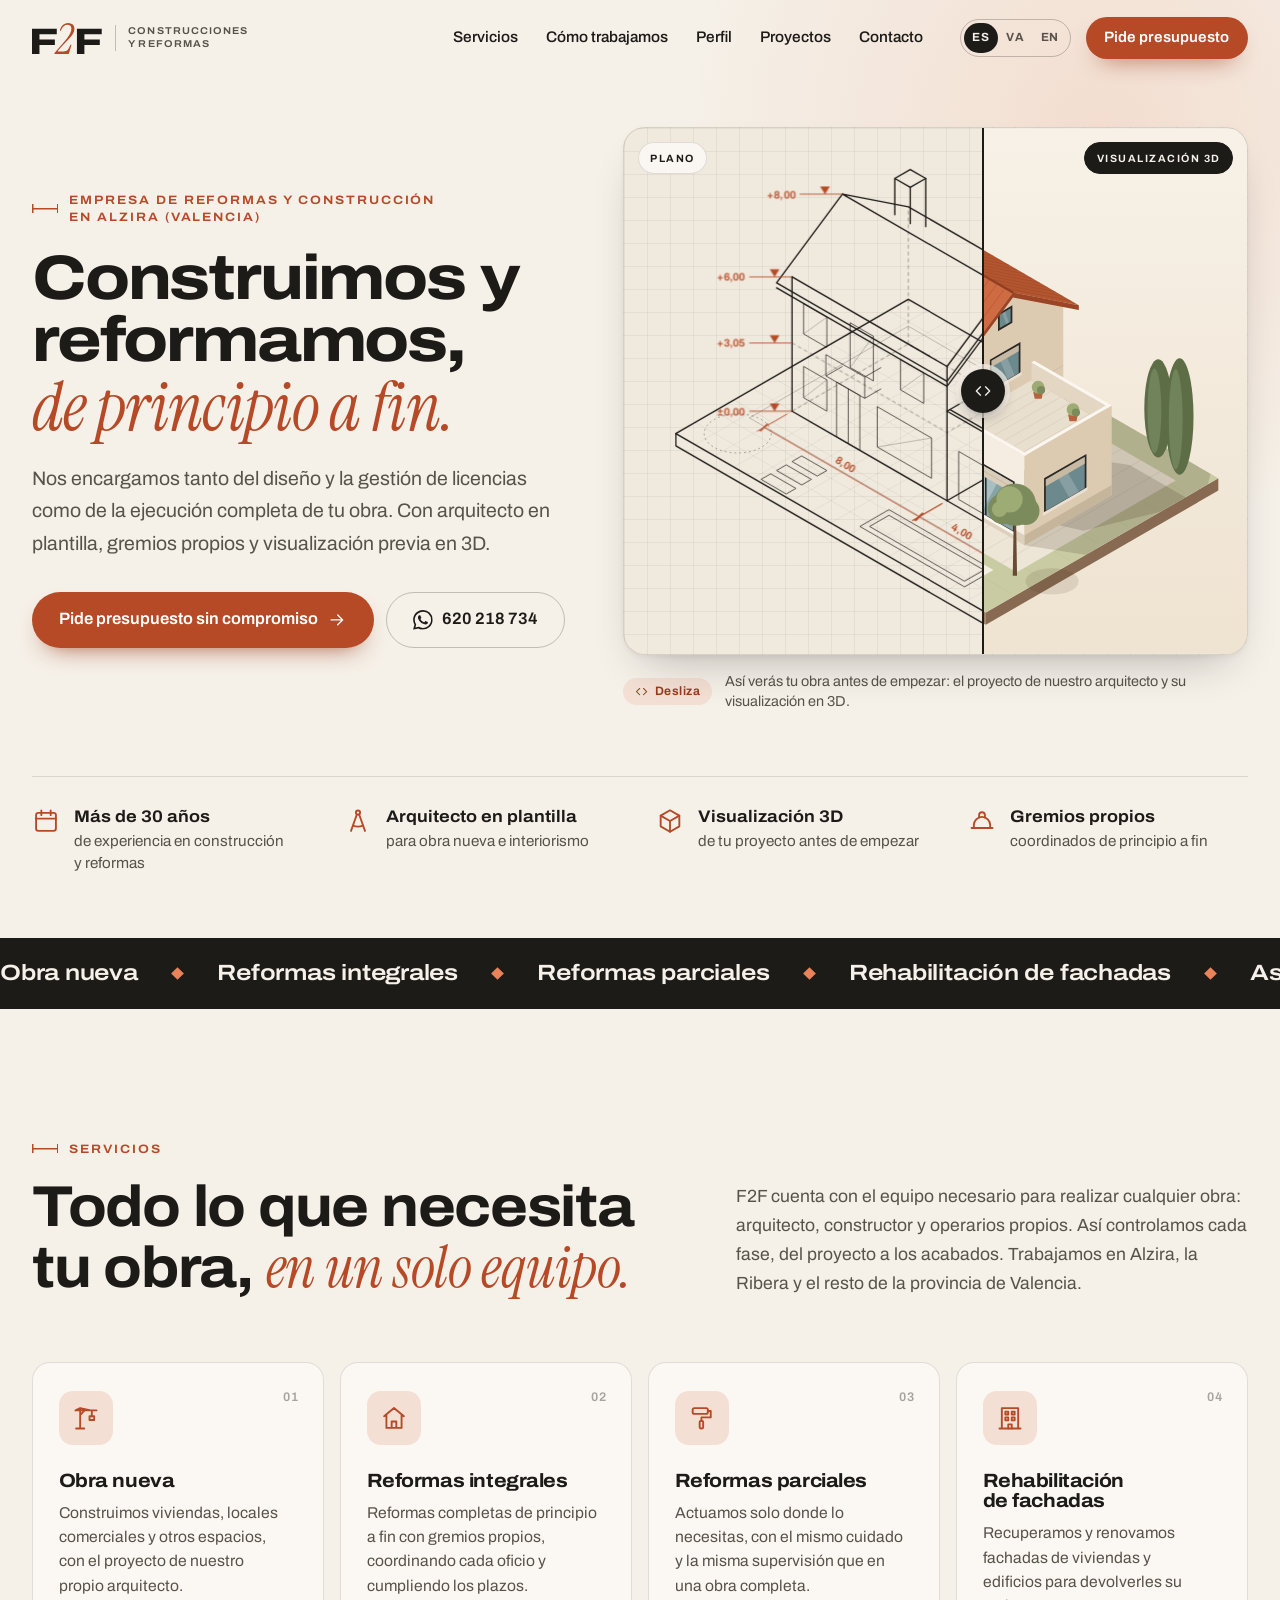
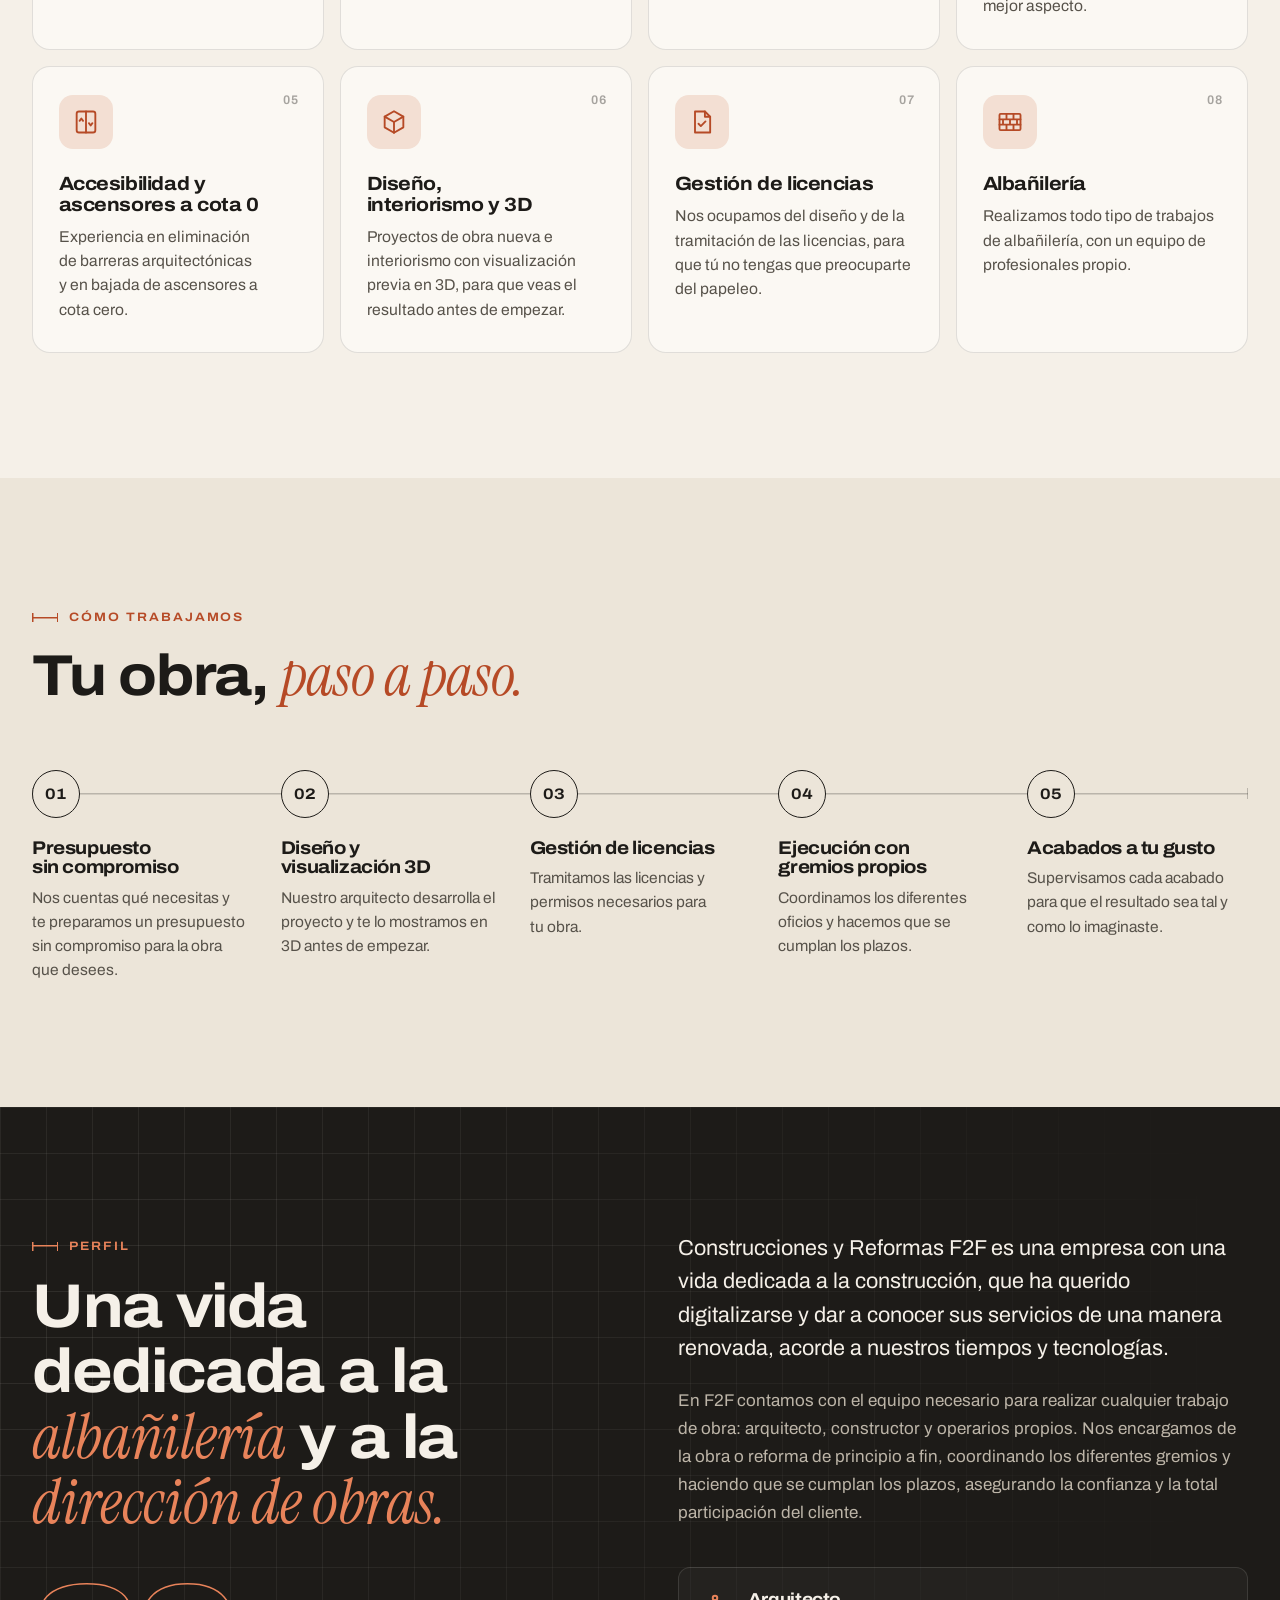
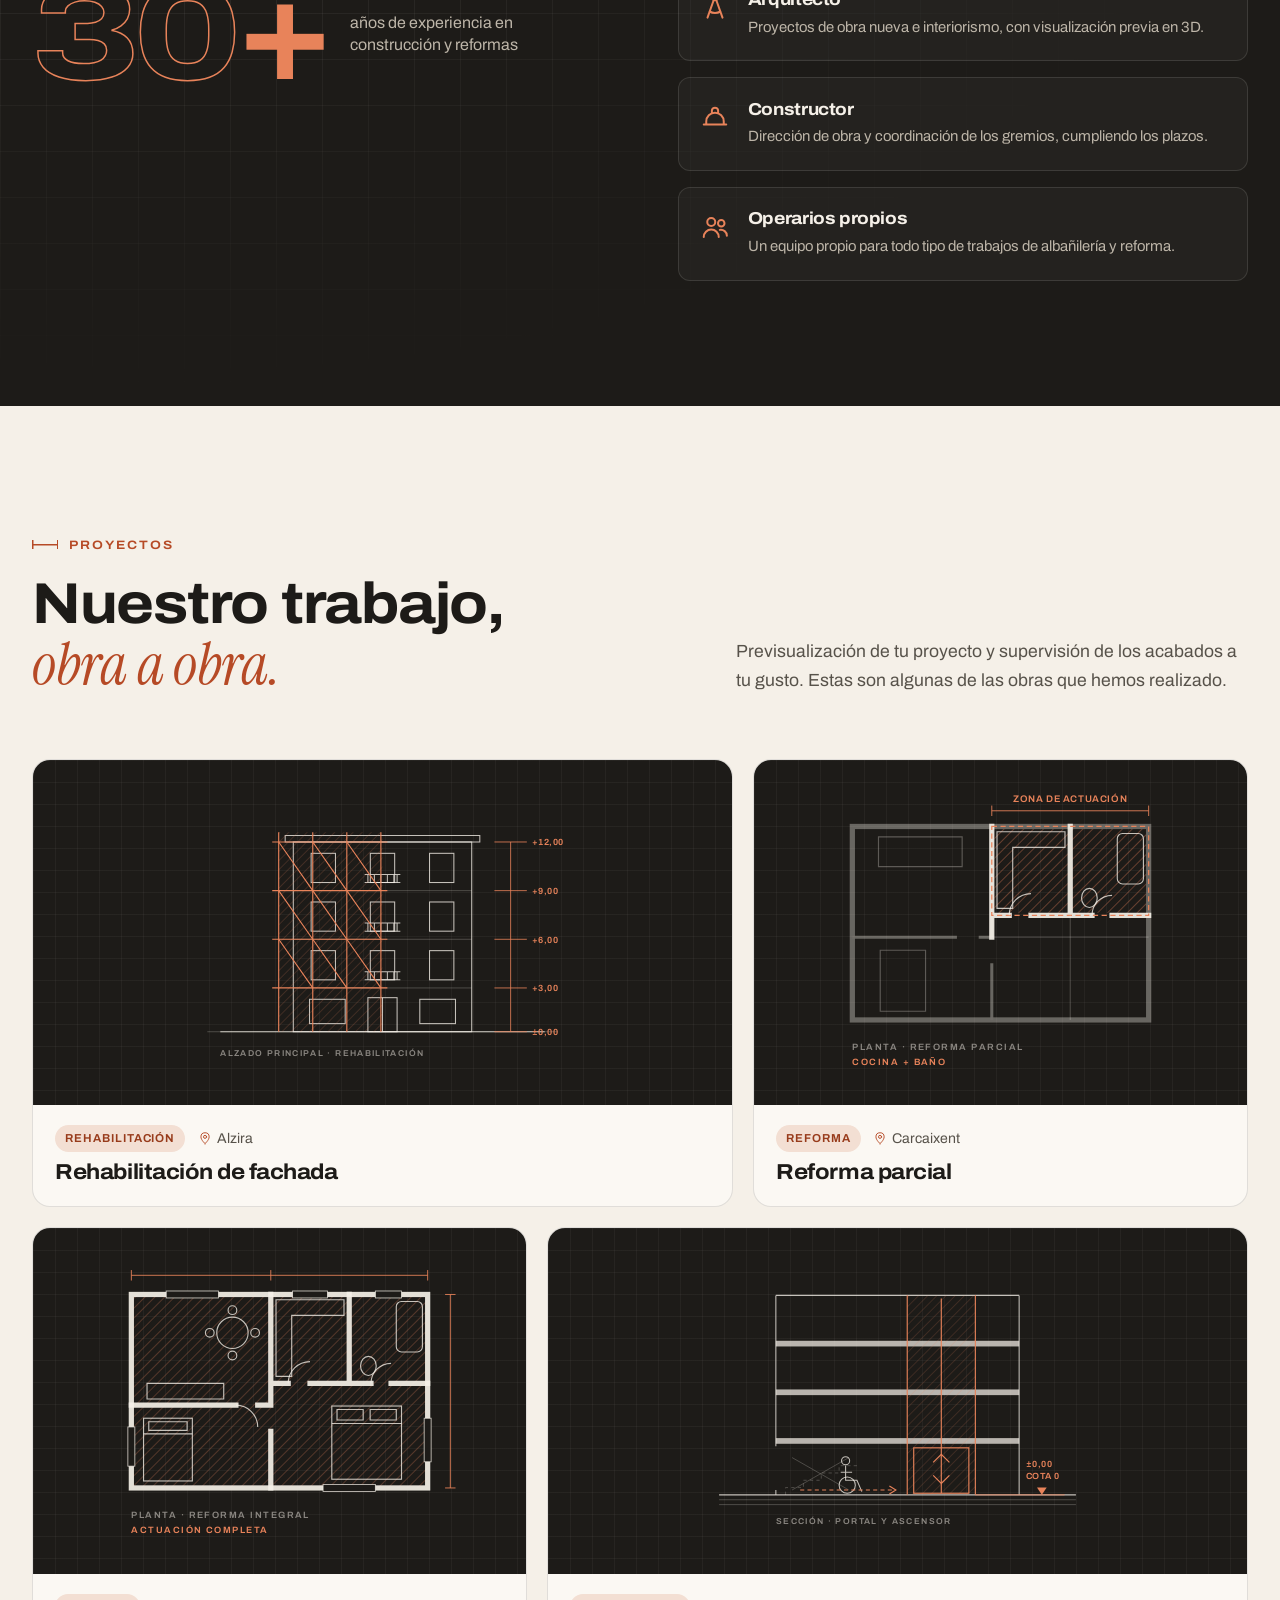
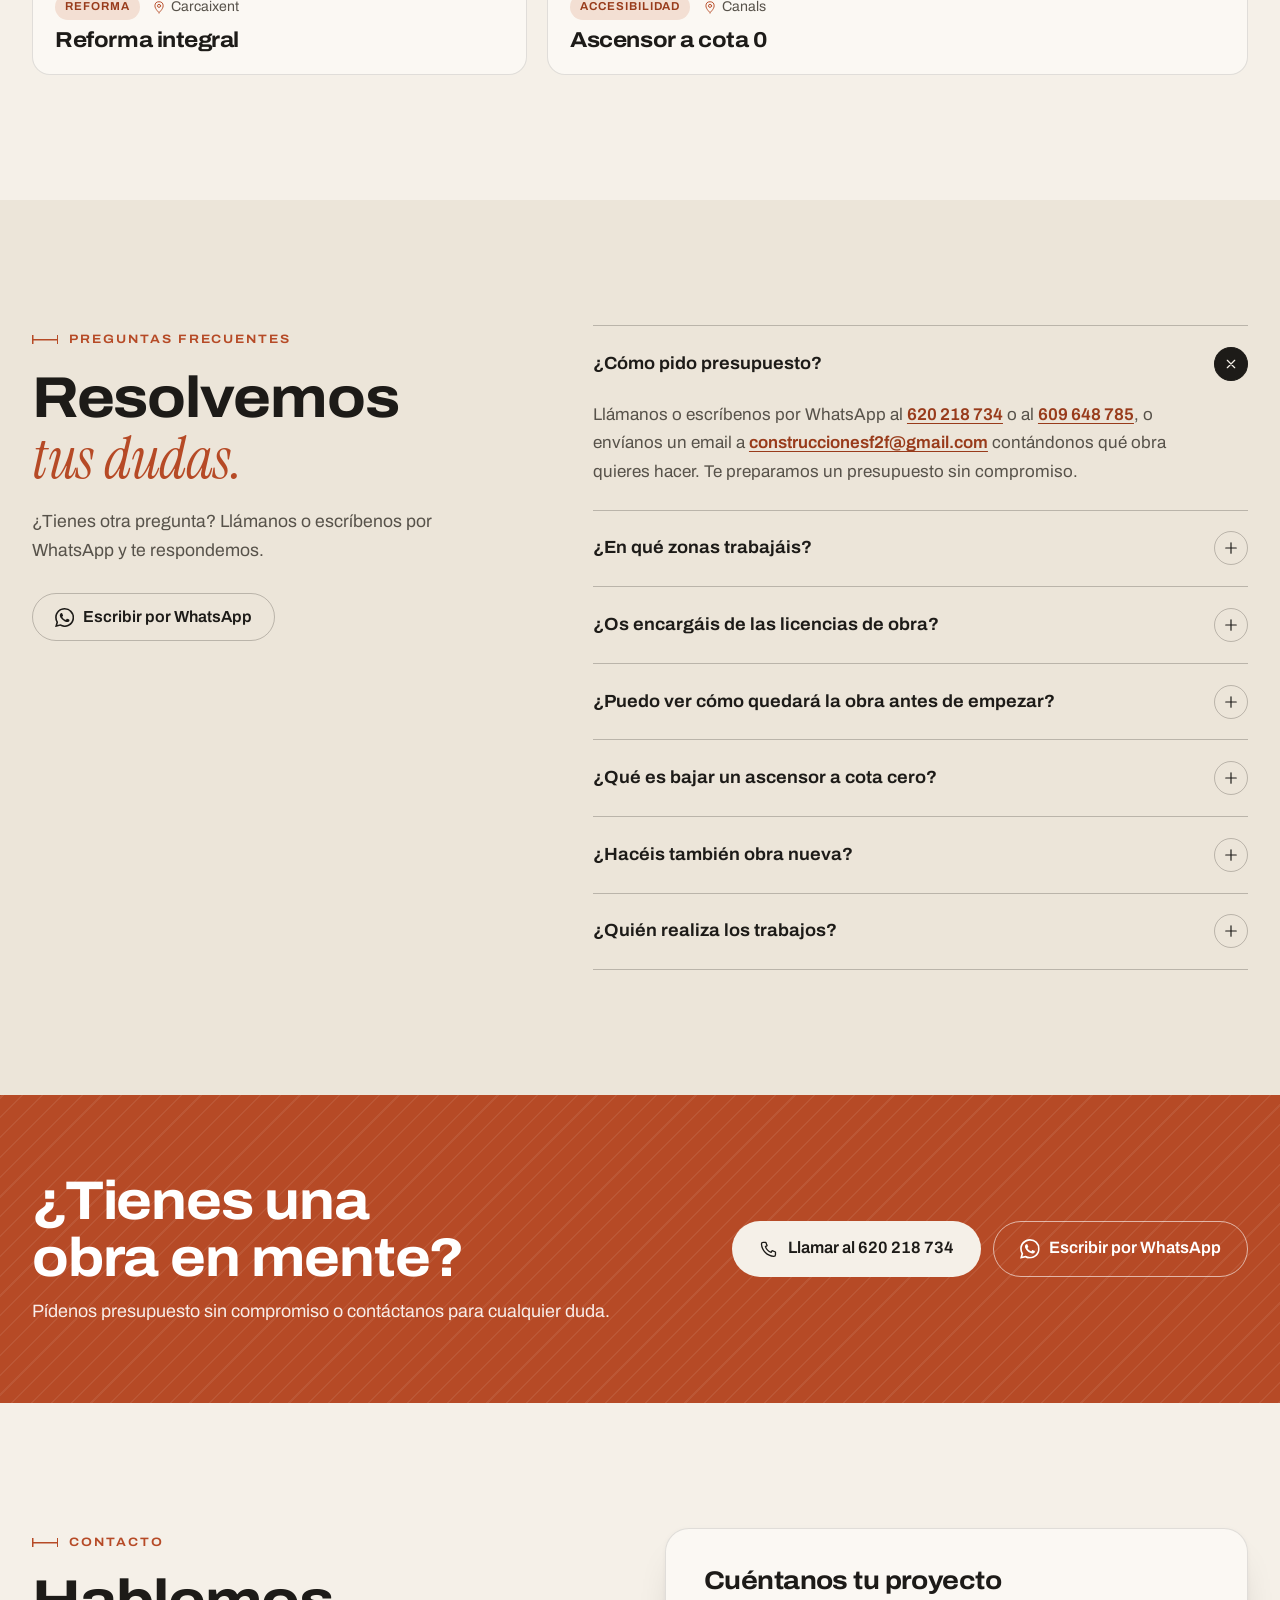
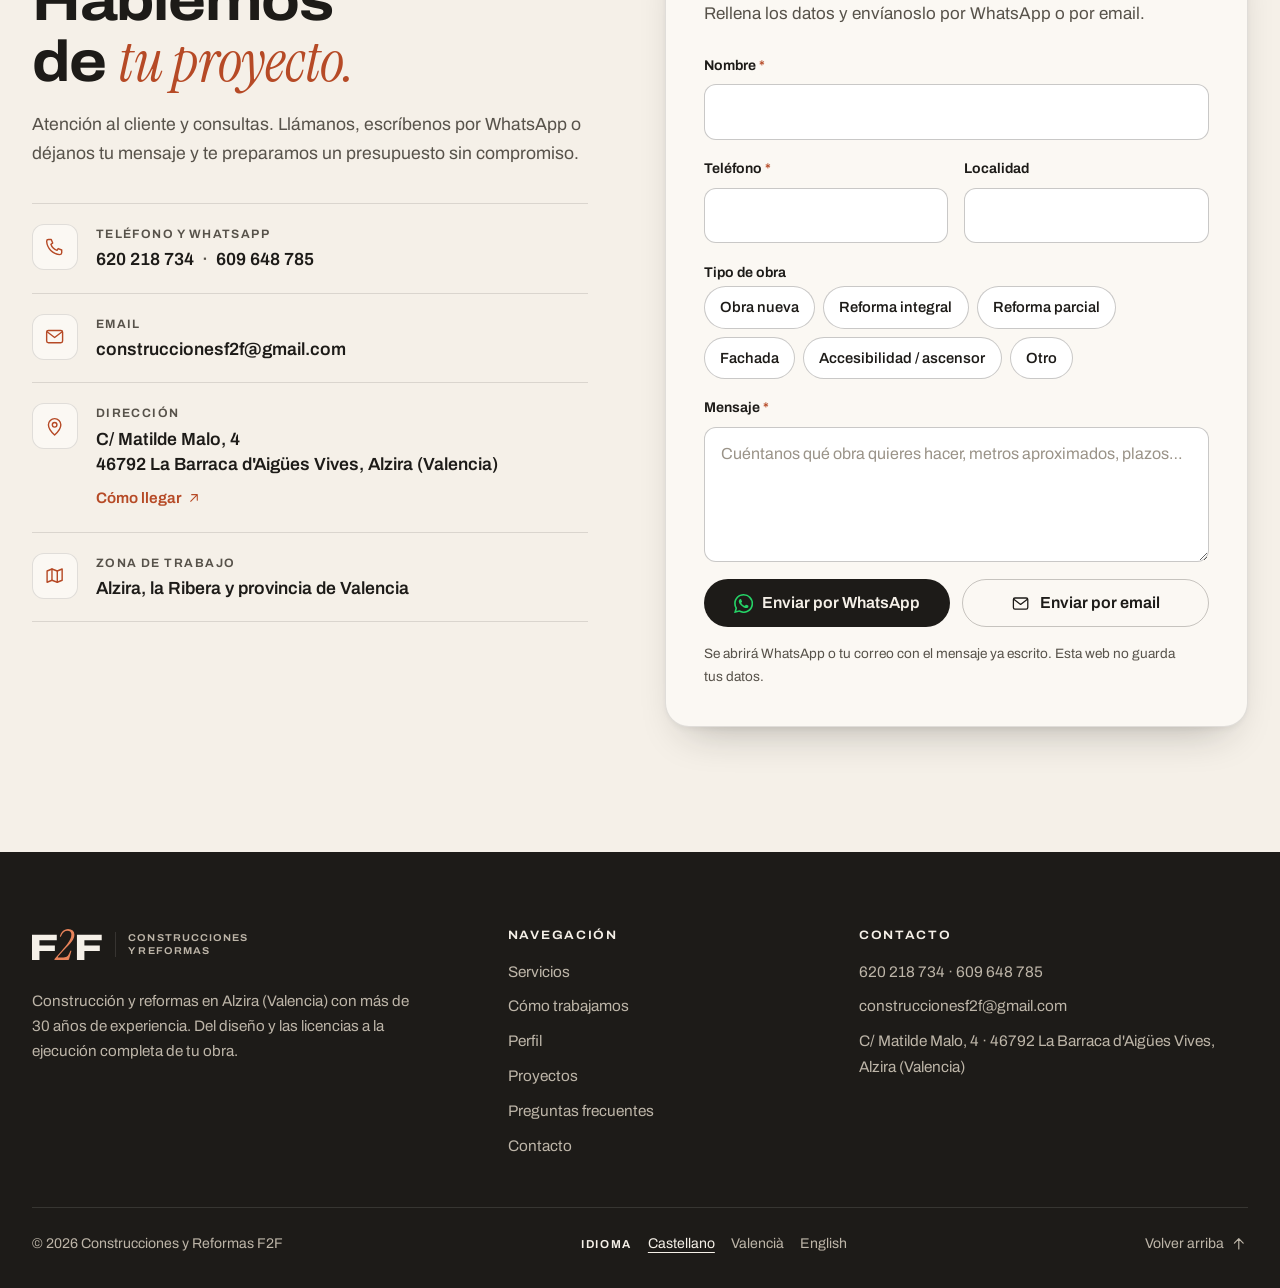
==== commit 1607a57e: "Add photo pipeline for the project galleries tools/fotos.py turns original photos in fotos/<project>" ====
--- a/index.html
+++ b/index.html
@@ -668,13 +668,13 @@
 
         <!--
           FOTOS DE LOS PROYECTOS
-          Sube las fotos a assets/img/proyectos/ y escribe sus rutas en data-gallery, separadas por comas
-          (rutas desde la raíz de la web, sin "../"). La primera será la portada. Ejemplo:
-          data-gallery="assets/img/proyectos/fachada-alzira-1.jpg, assets/img/proyectos/fachada-alzira-2.jpg"
-          Mientras no haya fotos se muestra el dibujo técnico. Después: python3 tools/build.py
+          Lo más cómodo: poner los originales en fotos/<proyecto>/ y ejecutar python3 tools/fotos.py
+          (reduce, optimiza, quita la ubicación GPS y rellena data-gallery). A mano: rutas desde la raíz
+          de la web separadas por comas; la primera es la portada. Mientras no haya fotos se ve el dibujo.
+          Después, en ambos casos: python3 tools/build.py
         -->
         <div class="projects__grid">
-          <article class="project project--wide" data-reveal data-gallery="">
+          <article class="project project--wide" data-reveal data-project="fachada-alzira" data-gallery="">
             <div class="project__media">
               <svg class="drawing" viewBox="0 0 480 340" aria-hidden="true">
                 <path class="d-faint" d="M24 292h432"/>
@@ -713,7 +713,7 @@
             </div>
           </article>
 
-          <article class="project" data-reveal data-gallery="">
+          <article class="project" data-reveal data-project="reforma-parcial-carcaixent" data-gallery="">
             <div class="project__media">
               <svg class="drawing" viewBox="0 0 480 340" aria-hidden="true">
                 <g class="d-dim">
@@ -747,7 +747,7 @@
             </div>
           </article>
 
-          <article class="project" data-reveal data-gallery="">
+          <article class="project" data-reveal data-project="reforma-integral-carcaixent" data-gallery="">
             <div class="project__media">
               <svg class="drawing" viewBox="0 0 480 340" aria-hidden="true">
                 <rect x="70" y="48" width="340" height="222" fill="url(#hatch)" opacity=".75"/>
@@ -782,7 +782,7 @@
             </div>
           </article>
 
-          <article class="project project--wide" data-reveal data-gallery="">
+          <article class="project project--wide" data-reveal data-project="ascensor-canals" data-gallery="">
             <div class="project__media">
               <svg class="drawing" viewBox="0 0 480 340" aria-hidden="true">
                 <path class="d-line" d="M20 286h440" stroke-width="2"/>
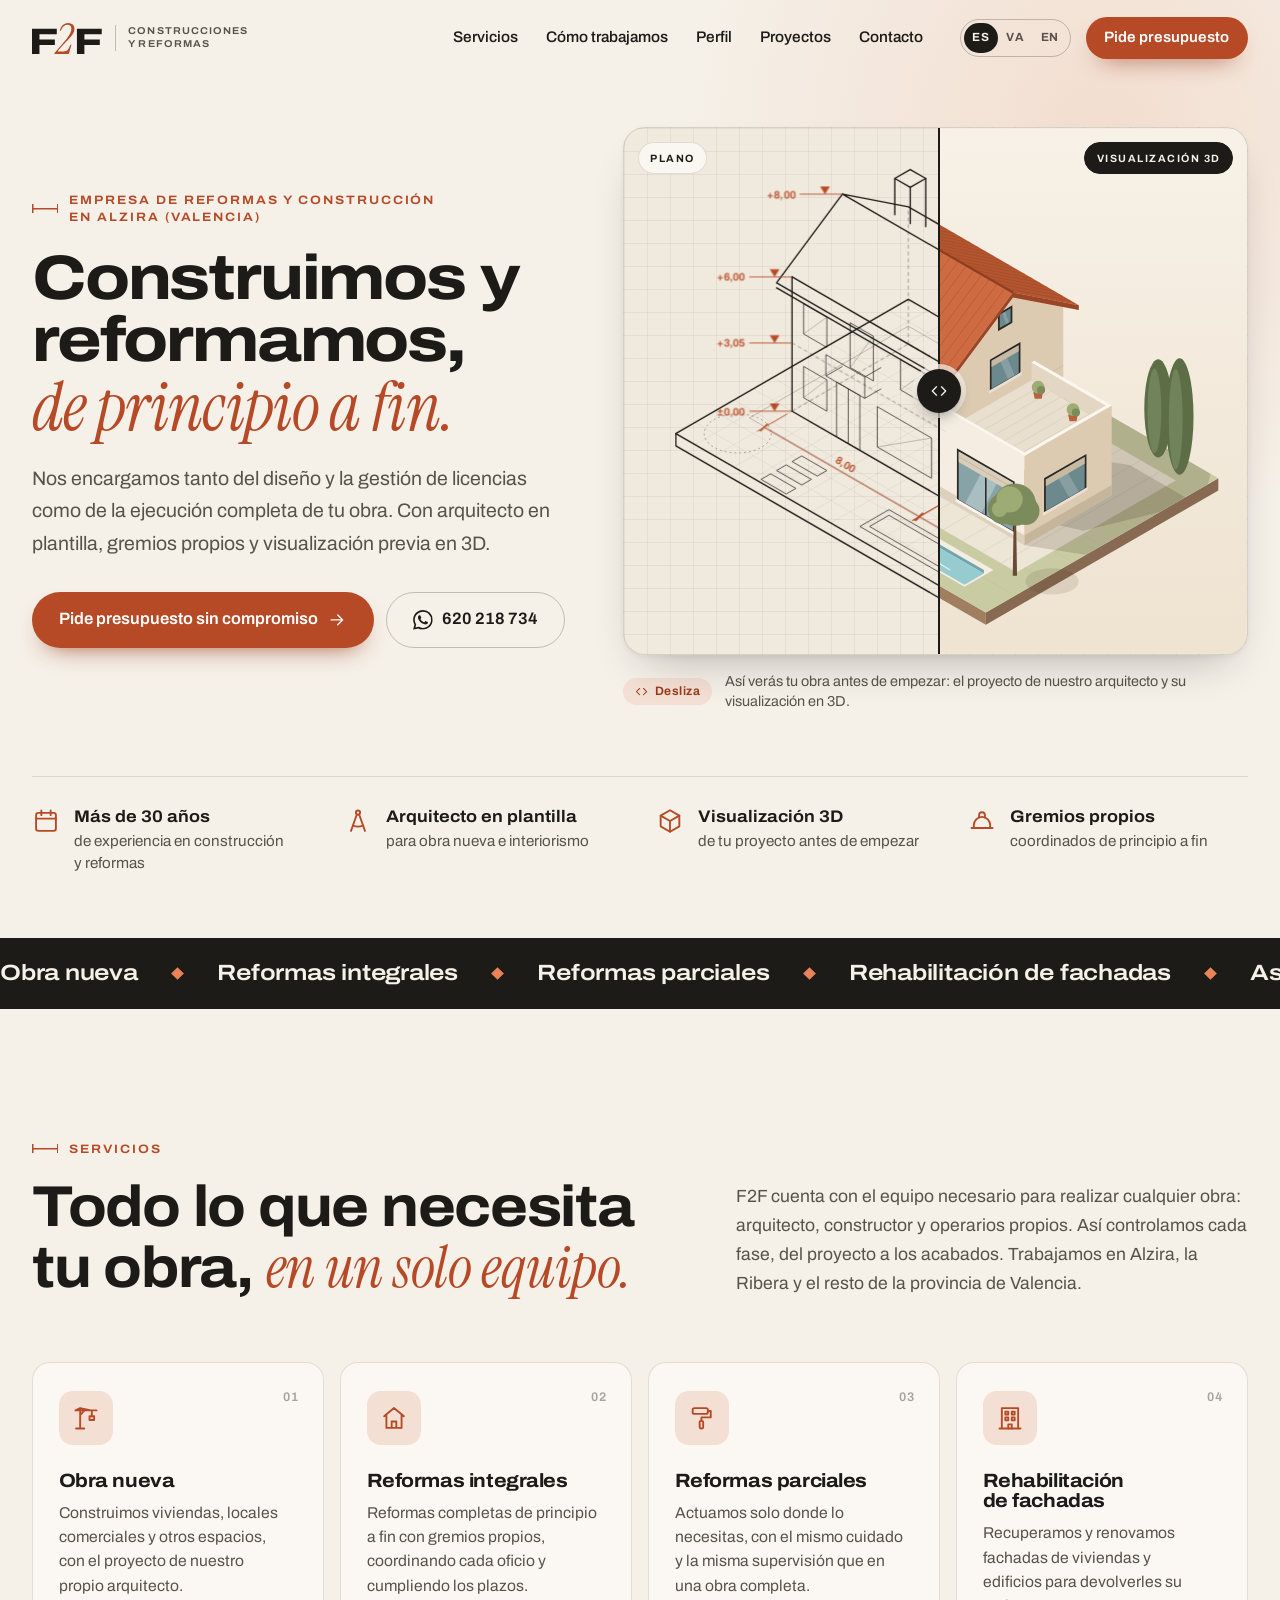
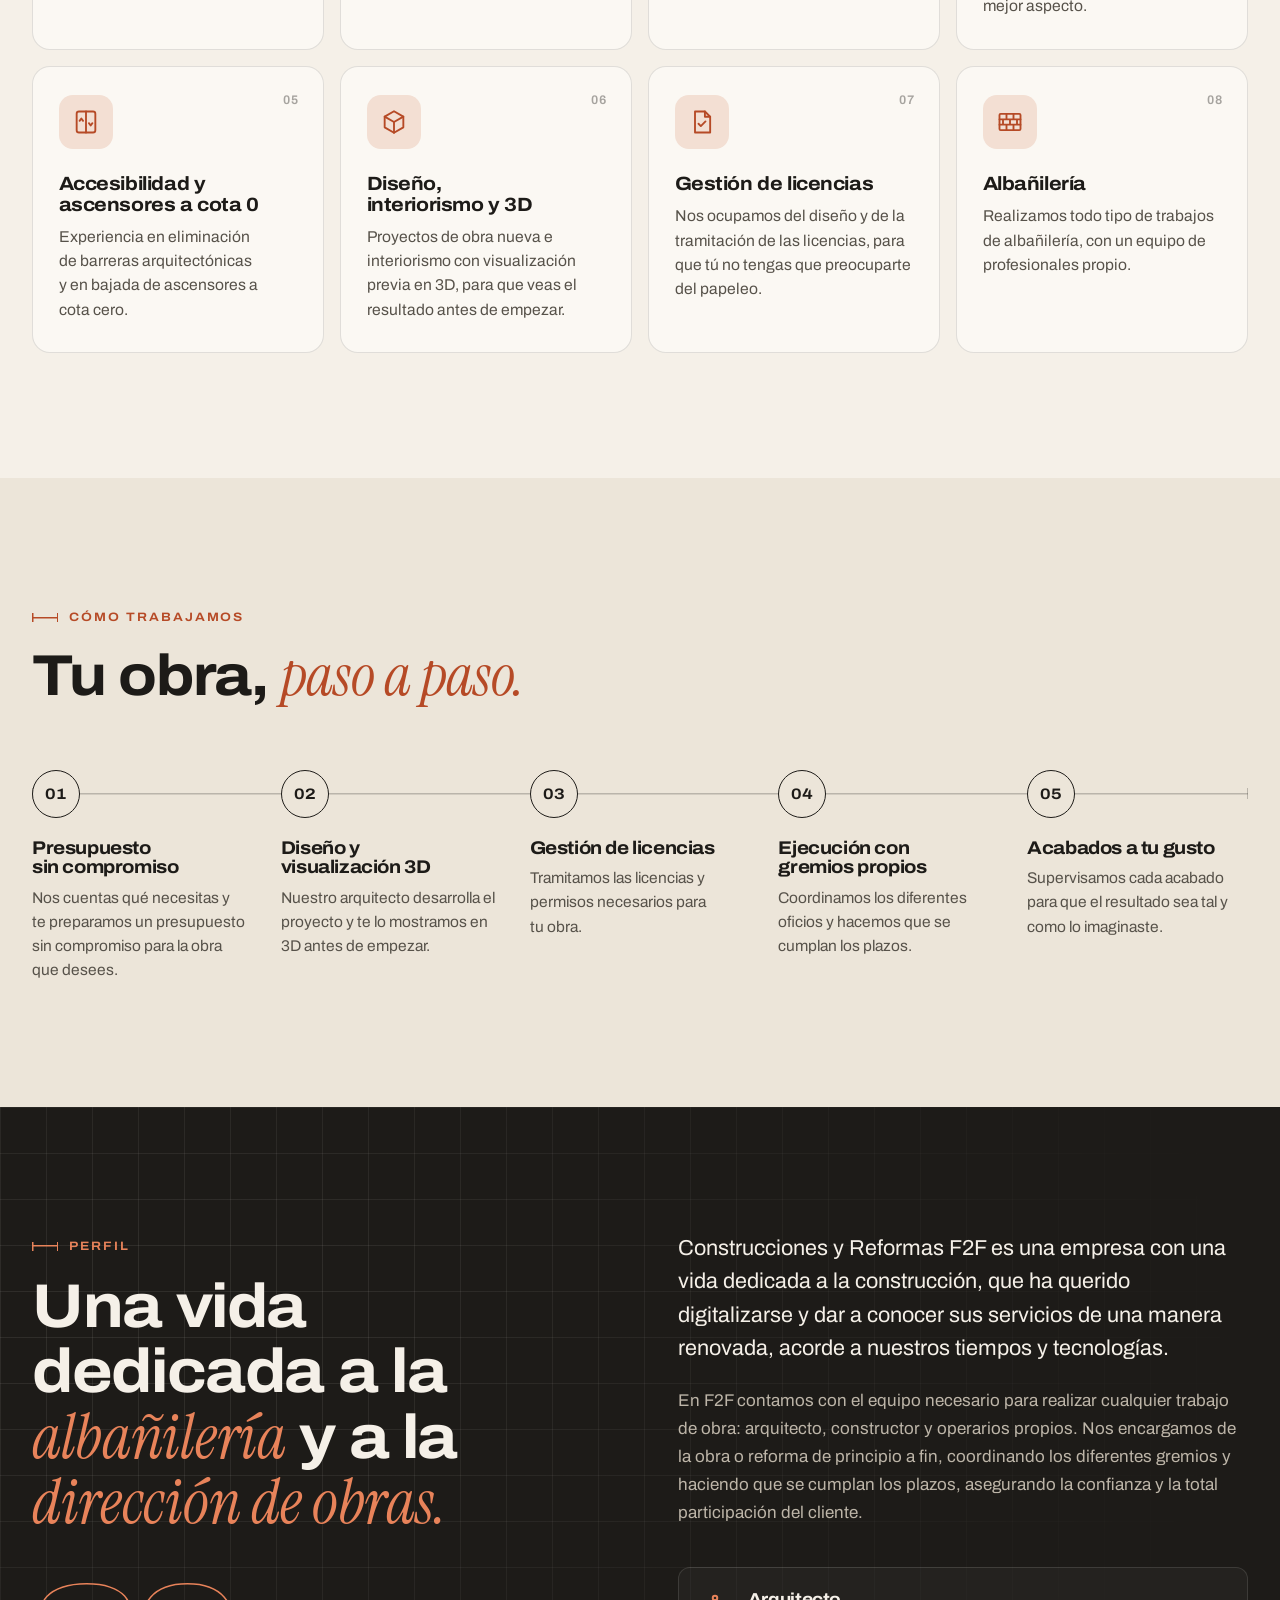
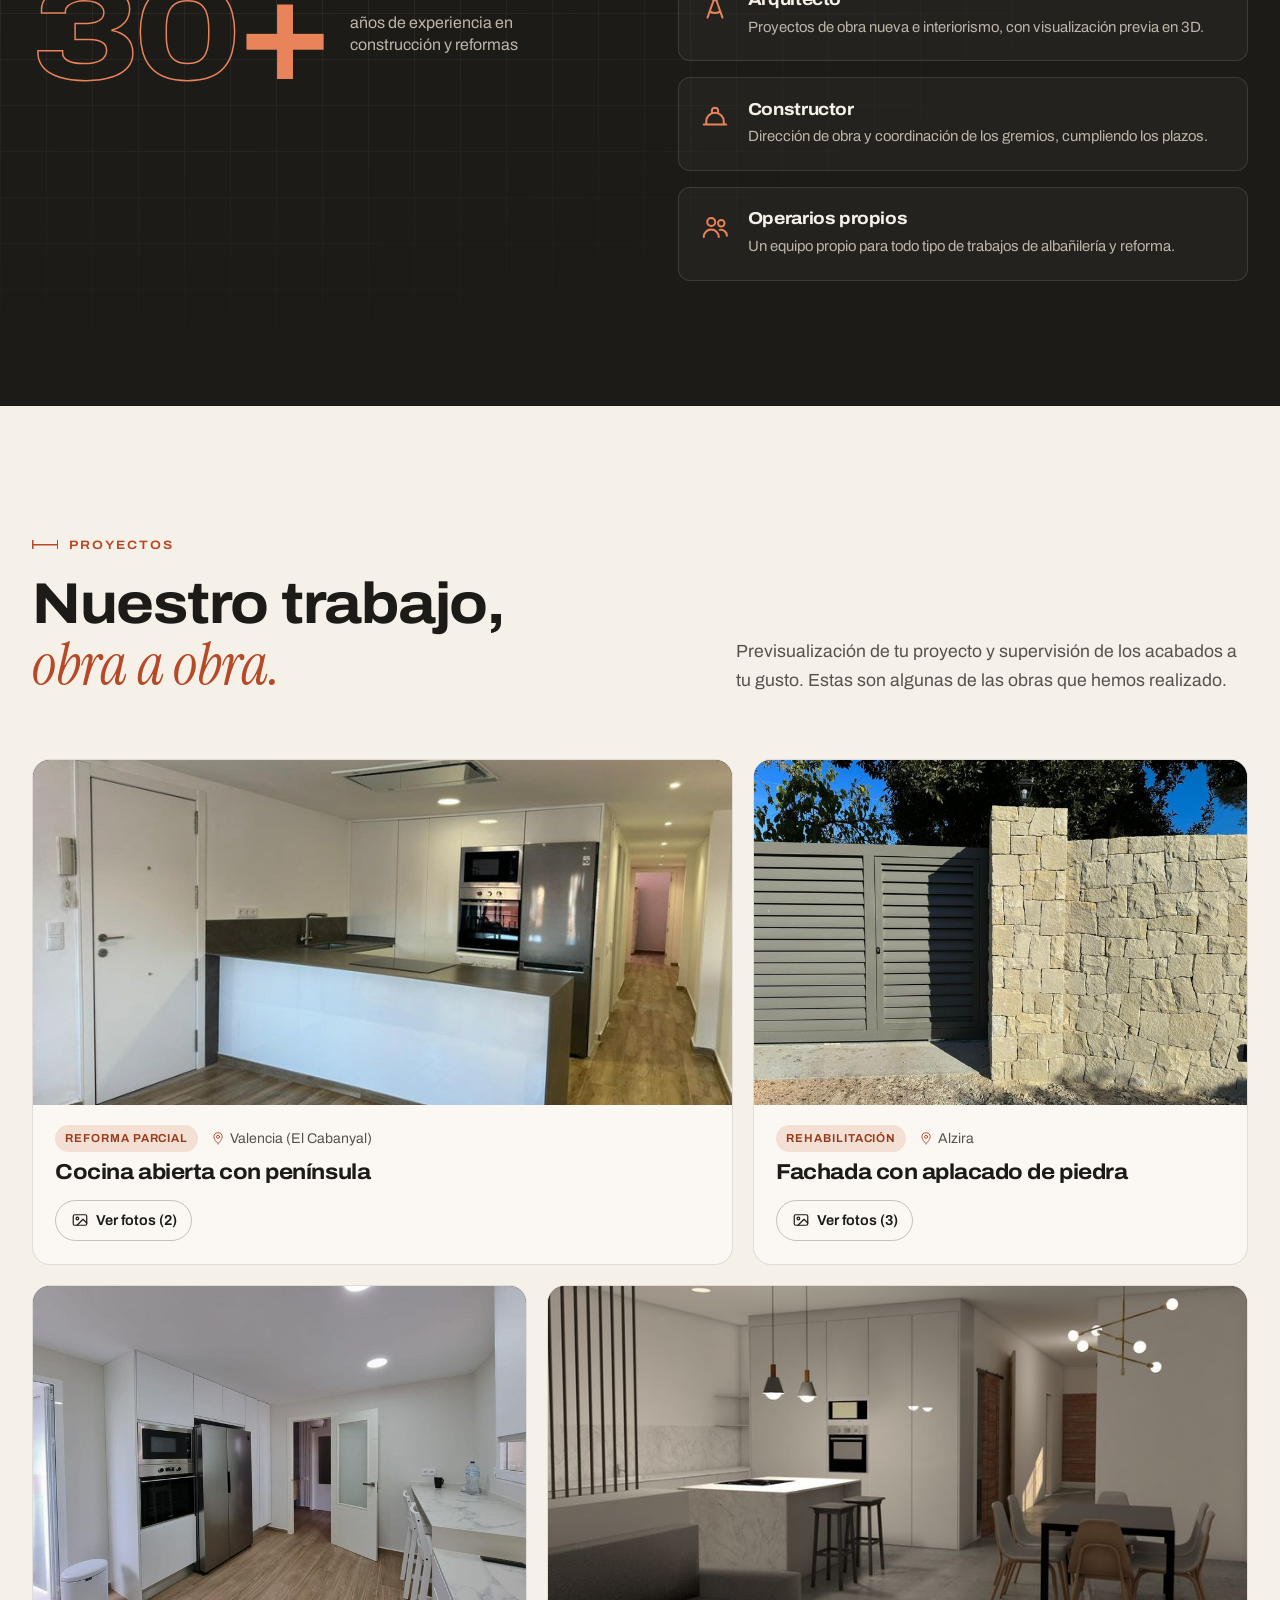
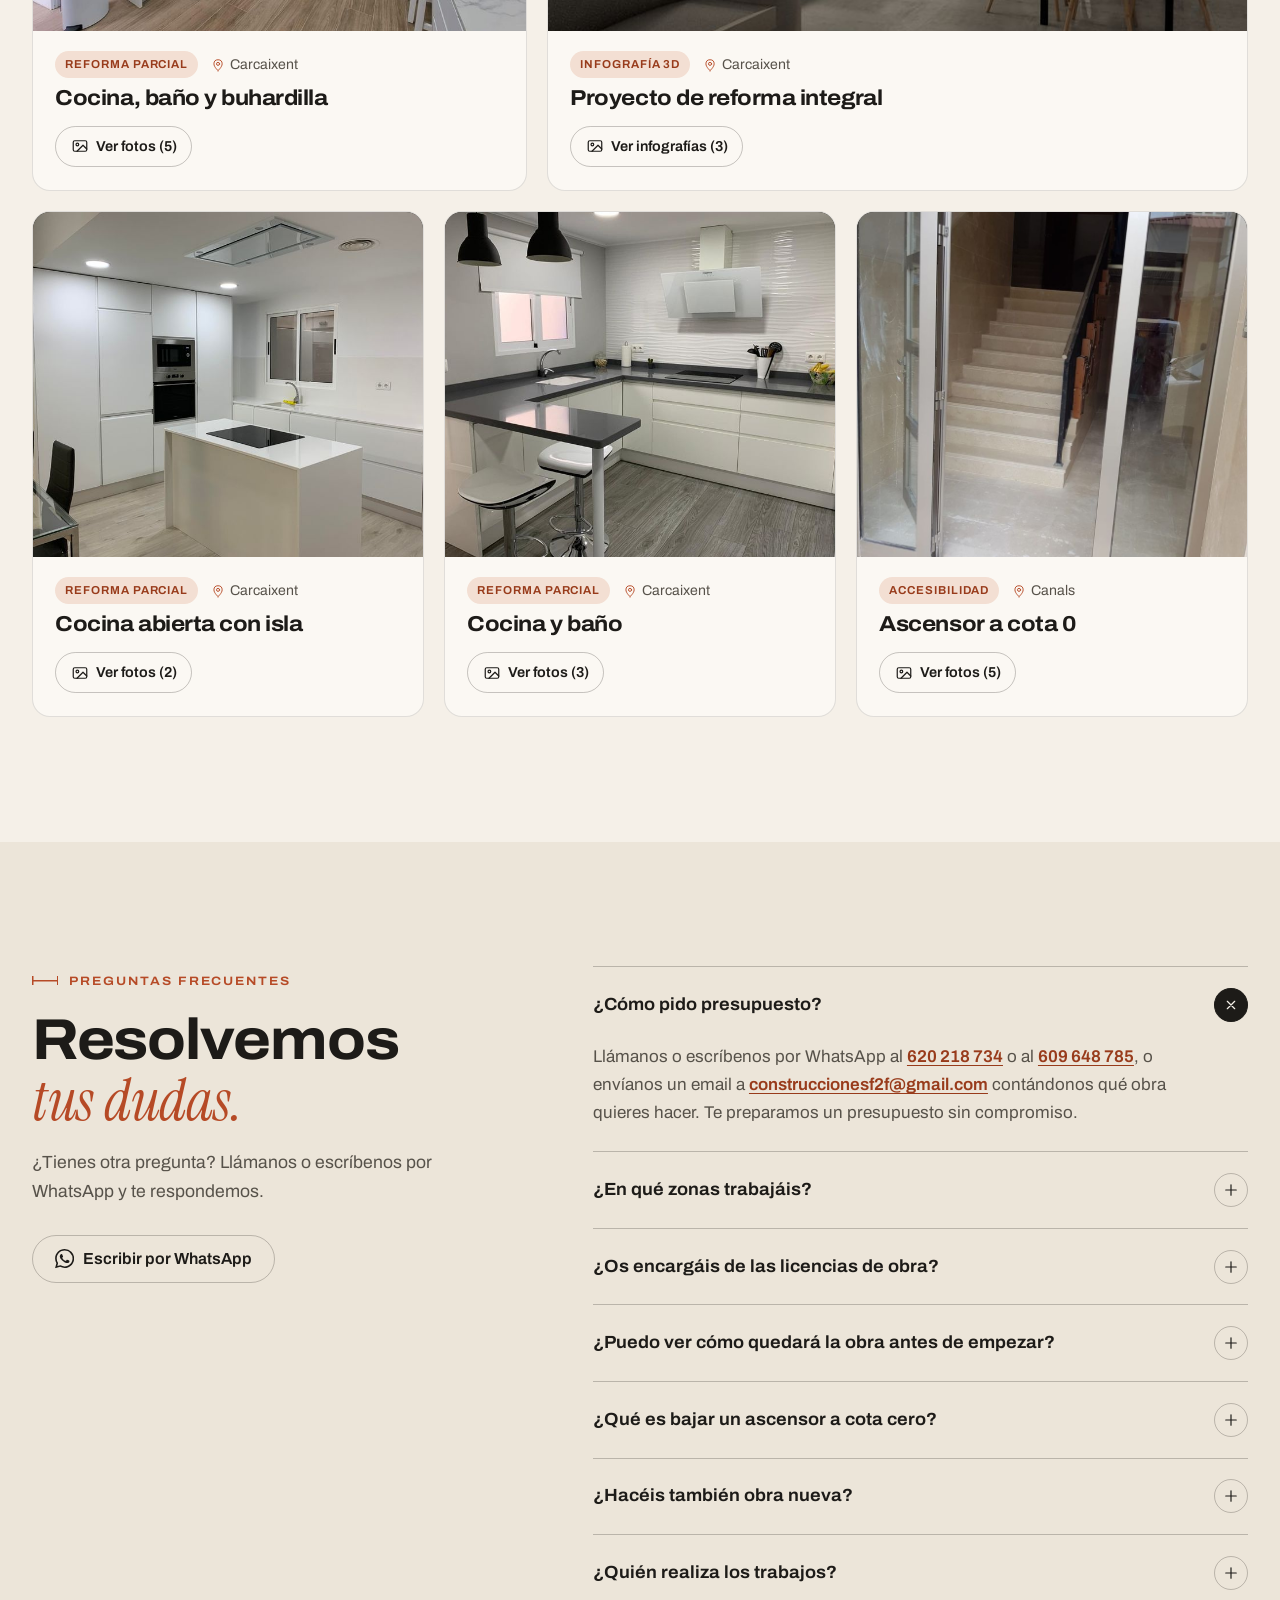
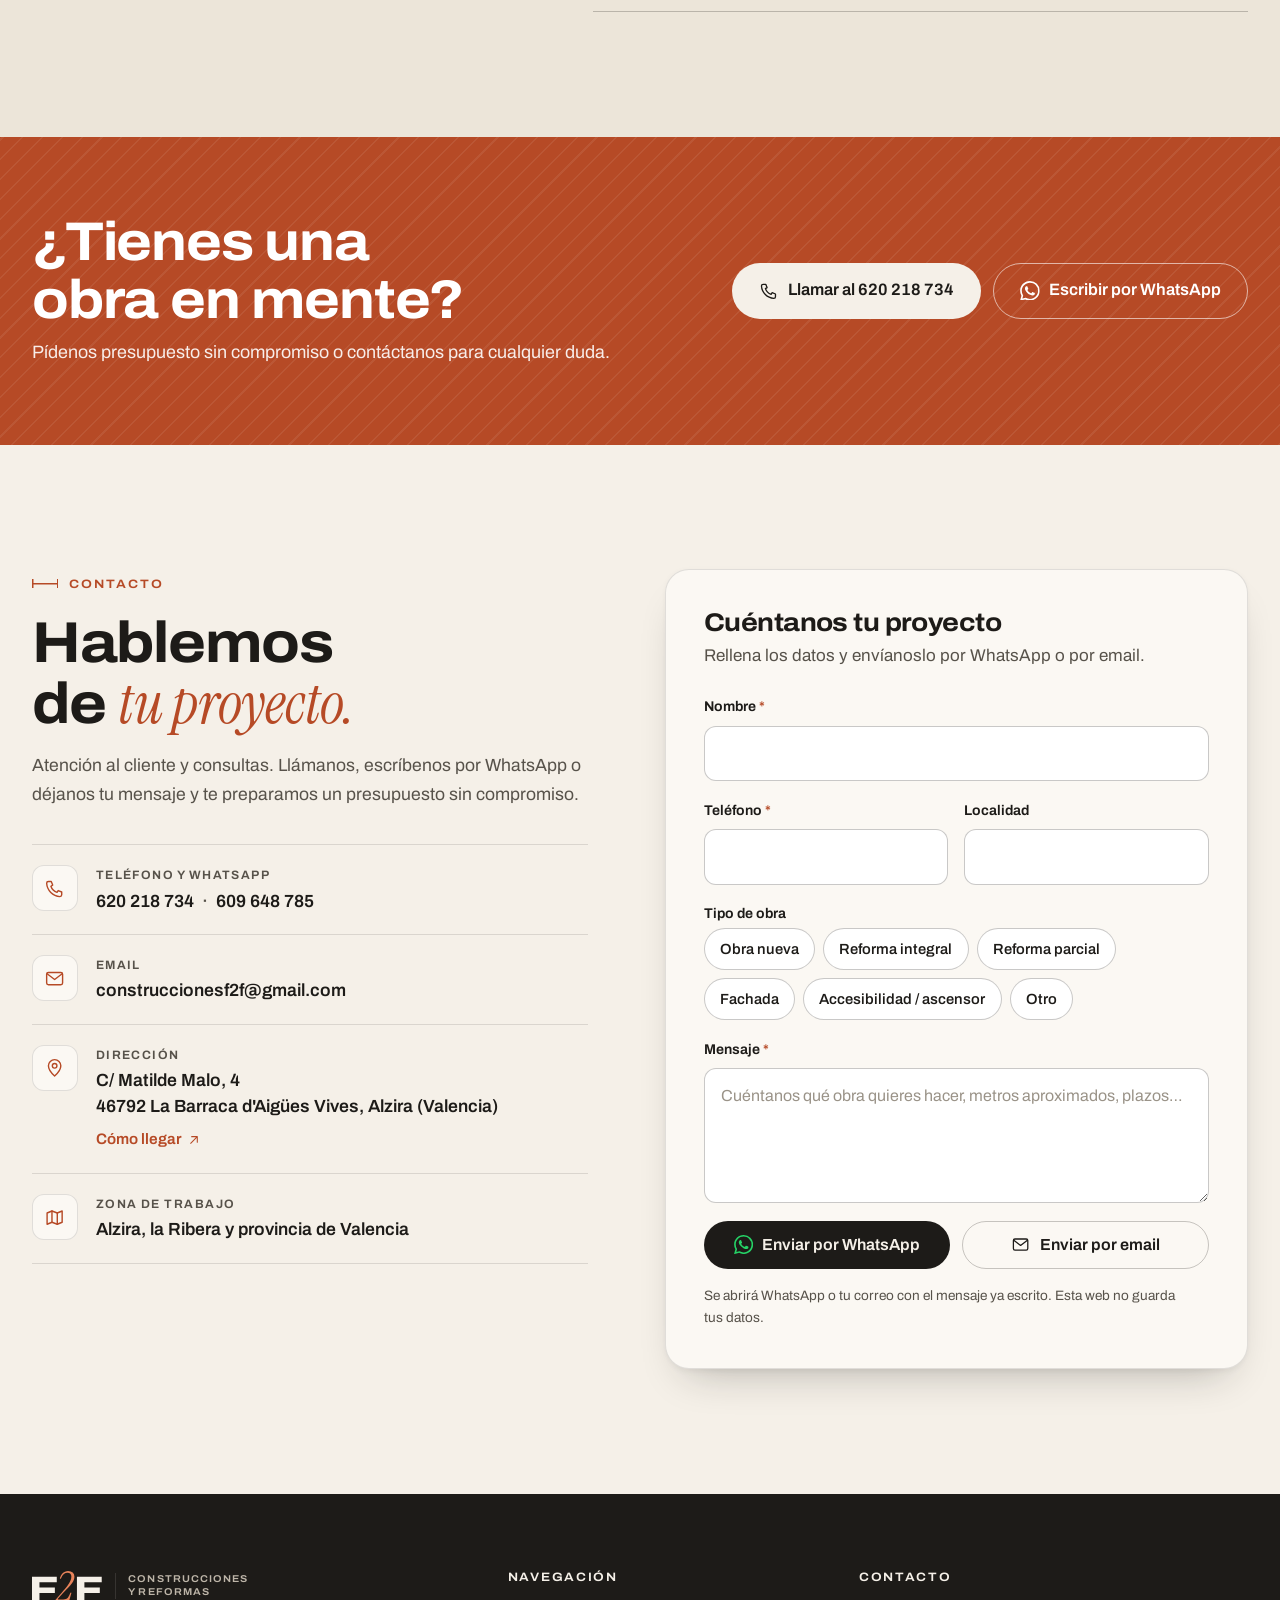
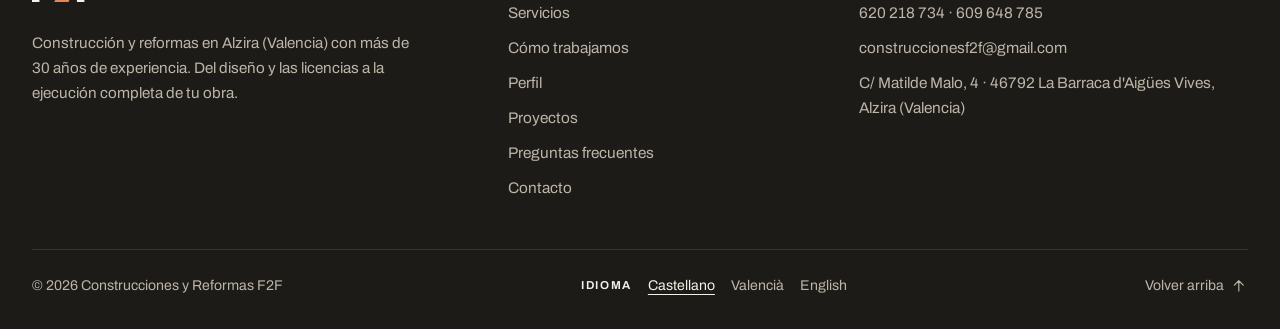
==== commit d131cb94: "Add the real project photos from the original site The seven galleries of the old Proyectos page (23" ====
--- a/index.html
+++ b/index.html
@@ -37,10 +37,10 @@
   <link rel="manifest" href="manifest.webmanifest">
   <link rel="preload" href="assets/fonts/archivo-var.woff2" as="font" type="font/woff2" crossorigin>
   <link rel="preload" href="assets/fonts/instrument-serif-italic.woff2" as="font" type="font/woff2" crossorigin>
-  <link rel="stylesheet" href="assets/css/styles.css?v=1a7fd67e3d">
+  <link rel="stylesheet" href="assets/css/styles.css?v=974ce9cad8">
   <script>document.documentElement.classList.add('js')</script>
-  <script src="assets/js/main.js?v=5dc9daabe5" defer></script>
-  <script type="application/json" id="i18n">{"menu_open": "Abrir menú", "menu_close": "Cerrar menú", "compare_value": "{p} % plano, {q} % visualización 3D", "form_error": "Por favor, indica tu nombre, tu teléfono y el mensaje.", "form_ok_whatsapp": "Se ha abierto WhatsApp con tu mensaje: solo tienes que pulsar «Enviar». Si no se abre, llámanos al 620 218 734.", "form_ok_email": "Se ha abierto tu correo con el mensaje ya escrito. Si no se abre, escríbenos a {email}.", "msg_hello": "Hola, soy {name}.", "msg_type": "Tipo de obra: {value}", "msg_town": "Localidad: {value}", "msg_phone": "Teléfono: {value}", "mail_subject": "Solicitud de presupuesto", "gallery_label": "Galería de fotos", "gallery_prev": "Foto anterior", "gallery_next": "Foto siguiente", "gallery_close": "Cerrar galería", "photo_alt": "{label} (foto {n} de {total})", "view_photos": "Ver fotos ({total})", "in_place": "{title} en {place}"}</script>
+  <script src="assets/js/main.js?v=2aeefb6ede" defer></script>
+  <script type="application/json" id="i18n">{"menu_open": "Abrir menú", "menu_close": "Cerrar menú", "compare_value": "{p} % plano, {q} % visualización 3D", "form_error": "Por favor, indica tu nombre, tu teléfono y el mensaje.", "form_ok_whatsapp": "Se ha abierto WhatsApp con tu mensaje: solo tienes que pulsar «Enviar». Si no se abre, llámanos al 620 218 734.", "form_ok_email": "Se ha abierto tu correo con el mensaje ya escrito. Si no se abre, escríbenos a {email}.", "msg_hello": "Hola, soy {name}.", "msg_type": "Tipo de obra: {value}", "msg_town": "Localidad: {value}", "msg_phone": "Teléfono: {value}", "mail_subject": "Solicitud de presupuesto", "gallery_label": "Galería de fotos", "gallery_prev": "Foto anterior", "gallery_next": "Foto siguiente", "gallery_close": "Cerrar galería", "photo_alt": "{label} (foto {n} de {total})", "render_alt": "{label} (infografía 3D {n} de {total})", "view_photos": "Ver fotos ({total})", "view_renders": "Ver infografías ({total})", "in_place": "{title} en {place}"}</script>
 
   <!-- Datos estructurados (schema.org): empresa, servicios, web, página y preguntas frecuentes -->
   <script type="application/ld+json">
@@ -56,7 +56,7 @@
         "slogan": "Construimos y reformamos, de principio a fin.",
         "url": "https://www.f2fconstruccionesyreformas.com/",
         "logo": { "@type": "ImageObject", "url": "https://www.f2fconstruccionesyreformas.com/assets/img/icon-512.png", "width": 512, "height": 512 },
-        "image": "https://www.f2fconstruccionesyreformas.com/assets/img/og-image.jpg",
+        "image": ["https://www.f2fconstruccionesyreformas.com/assets/img/og-image.jpg", "https://www.f2fconstruccionesyreformas.com/assets/img/proyectos/cocina-cabanyal-valencia-1.jpg", "https://www.f2fconstruccionesyreformas.com/assets/img/proyectos/fachada-alzira-1.jpg", "https://www.f2fconstruccionesyreformas.com/assets/img/proyectos/cocina-bano-buhardilla-carcaixent-1.jpg", "https://www.f2fconstruccionesyreformas.com/assets/img/proyectos/cocina-isla-carcaixent-1.jpg", "https://www.f2fconstruccionesyreformas.com/assets/img/proyectos/cocina-bano-carcaixent-1.jpg", "https://www.f2fconstruccionesyreformas.com/assets/img/proyectos/ascensor-canals-1.jpg"],
         "email": "construccionesf2f@gmail.com",
         "telephone": "+34 620 218 734",
         "contactPoint": [
@@ -76,6 +76,7 @@
           { "@type": "City", "name": "Alzira" },
           { "@type": "City", "name": "Carcaixent" },
           { "@type": "City", "name": "Canals" },
+          { "@type": "City", "name": "Valencia" },
           { "@type": "AdministrativeArea", "name": "Ribera Alta" },
           { "@type": "AdministrativeArea", "name": "Provincia de Valencia" }
         ],
@@ -122,7 +123,7 @@
         "isPartOf": { "@id": "https://www.f2fconstruccionesyreformas.com/#webpage" },
         "mainEntity": [
           { "@type": "Question", "name": "¿Cómo pido presupuesto?", "acceptedAnswer": { "@type": "Answer", "text": "Llámanos o escríbenos por WhatsApp al 620 218 734 o al 609 648 785, o envíanos un email a construccionesf2f@gmail.com contándonos qué obra quieres hacer. Te preparamos un presupuesto sin compromiso." } },
-          { "@type": "Question", "name": "¿En qué zonas trabajáis?", "acceptedAnswer": { "@type": "Answer", "text": "Estamos en La Barraca d'Aigües Vives (Alzira) y trabajamos en Alzira, la Ribera y el resto de la provincia de Valencia. Hemos realizado obras en localidades como Alzira, Carcaixent y Canals." } },
+          { "@type": "Question", "name": "¿En qué zonas trabajáis?", "acceptedAnswer": { "@type": "Answer", "text": "Estamos en La Barraca d'Aigües Vives (Alzira) y trabajamos en Alzira, la Ribera y el resto de la provincia de Valencia. Hemos realizado obras en Alzira, Carcaixent, Canals y en Valencia ciudad (El Cabanyal)." } },
           { "@type": "Question", "name": "¿Os encargáis de las licencias de obra?", "acceptedAnswer": { "@type": "Answer", "text": "Sí. Nos encargamos tanto del diseño y la gestión de licencias como de la ejecución completa de la obra, para que no tengas que preocuparte del papeleo." } },
           { "@type": "Question", "name": "¿Puedo ver cómo quedará la obra antes de empezar?", "acceptedAnswer": { "@type": "Answer", "text": "Sí. Nuestro arquitecto desarrolla el proyecto y te lo mostramos con una visualización previa en 3D. Después supervisamos los acabados para que queden a tu gusto." } },
           { "@type": "Question", "name": "¿Qué es bajar un ascensor a cota cero?", "acceptedAnswer": { "@type": "Answer", "text": "Es adaptar el ascensor de un edificio para que llegue hasta el nivel de la calle (cota 0), de modo que ya no haya que subir escalones para llegar a él. Es una de las obras más habituales para eliminar barreras arquitectónicas en comunidades de vecinos, y en F2F tenemos experiencia en este tipo de trabajos." } },
@@ -668,147 +669,88 @@
 
         <!--
           FOTOS DE LOS PROYECTOS
-          Lo más cómodo: poner los originales en fotos/<proyecto>/ y ejecutar python3 tools/fotos.py
-          (reduce, optimiza, quita la ubicación GPS y rellena data-gallery). A mano: rutas desde la raíz
-          de la web separadas por comas; la primera es la portada. Mientras no haya fotos se ve el dibujo.
-          Después, en ambos casos: python3 tools/build.py
+          data-gallery: rutas de las fotos desde la raíz de la web, separadas por comas; la primera es la portada.
+          Lo rellena tools/fotos.py a partir de fotos/<data-project>/ (reduce, optimiza y quita la ubicación GPS).
+          tools/build.py pone la portada dentro de .project__media (con su texto alternativo, tamaño y versión
+          pequeña) y añade todas las fotos al sitemap. data-kind="render": son infografías 3D, no fotos de obra.
+          Después de cambiar algo: python3 tools/build.py
         -->
         <div class="projects__grid">
-          <article class="project project--wide" data-reveal data-project="fachada-alzira" data-gallery="">
+          <article class="project project--wide" data-reveal data-project="cocina-cabanyal-valencia" data-gallery="assets/img/proyectos/cocina-cabanyal-valencia-1.jpg, assets/img/proyectos/cocina-cabanyal-valencia-2.jpg">
             <div class="project__media">
-              <svg class="drawing" viewBox="0 0 480 340" aria-hidden="true">
-                <path class="d-faint" d="M24 292h432"/>
-                <path class="d-line" d="M40 292h400" stroke-width="2"/>
-                <rect class="d-line" x="130" y="58" width="220" height="234"/>
-                <path class="d-line" d="M120 58h240M120 50h240v8H120z"/>
-                <path class="d-faint" d="M130 118h220M130 178h220M130 238h220"/>
-                <g class="d-line">
-                  <rect x="152" y="72" width="30" height="36"/><rect x="225" y="72" width="30" height="36"/><rect x="298" y="72" width="30" height="36"/>
-                  <rect x="152" y="132" width="30" height="36"/><rect x="225" y="132" width="30" height="36"/><rect x="298" y="132" width="30" height="36"/>
-                  <rect x="152" y="192" width="30" height="36"/><rect x="225" y="192" width="30" height="36"/><rect x="298" y="192" width="30" height="36"/>
-                  <path d="M218 108h44M218 168h44M218 228h44"/>
-                  <path d="M222 108v-10M230 108v-10M238 108v-10M246 108v-10M254 108v-10M258 108v-10M218 98h44M222 168v-10M230 168v-10M238 168v-10M246 168v-10M254 168v-10M258 168v-10M218 158h44M222 228v-10M230 228v-10M238 228v-10M246 228v-10M254 228v-10M258 228v-10M218 218h44"/>
-                  <rect x="222" y="250" width="36" height="42"/><path d="M240 250v42"/>
-                  <rect x="150" y="252" width="44" height="30"/><rect x="286" y="252" width="44" height="30"/>
-                </g>
-                <rect x="112" y="46" width="128" height="246" fill="url(#hatch)" opacity=".5"/>
-                <g class="d-accent">
-                  <path d="M112 46v246M154 46v246M196 46v246M238 46v246"/>
-                  <path d="M104 118h142M104 178h142M104 238h142M104 58h142"/>
-                  <path d="M112 118 154 178M154 118 196 178M196 118 238 178M112 178l42 60M154 178l42 60M196 178l42 60M112 58l42 60M154 58l42 60M196 58l42 60"/>
-                </g>
-                <g class="d-cota">
-                  <path d="M378 58h40M378 118h40M378 178h40M378 238h40M378 292h40"/>
-                  <path d="M398 58v234"/>
-                  <text x="424" y="62">+12,00</text><text x="424" y="122">+9,00</text><text x="424" y="182">+6,00</text><text x="424" y="242">+3,00</text><text x="424" y="296">±0,00</text>
-                </g>
-                <text class="d-label" x="40" y="322">ALZADO PRINCIPAL · REHABILITACIÓN</text>
-              </svg>
+              <img class="project__cover" src="assets/img/proyectos/cocina-cabanyal-valencia-1.jpg" srcset="assets/img/proyectos/cocina-cabanyal-valencia-1-800.jpg 800w, assets/img/proyectos/cocina-cabanyal-valencia-1.jpg 1600w" sizes="(min-width: 1304px) 715px, (min-width: 900px) 55vw, 100vw" width="1600" height="1200" alt="Cocina abierta con península en Valencia (El Cabanyal)" loading="lazy" decoding="async">
+            </div>
+            <div class="project__body">
+              <div class="project__text">
+                <p class="project__meta"><span class="tag">Reforma parcial</span><span class="project__loc"><svg class="icon" aria-hidden="true"><use href="#i-pin"/></svg>Valencia (El Cabanyal)</span></p>
+                <h3>Cocina abierta con península</h3>
+              </div>
+            </div>
+          </article>
+
+          <article class="project" data-reveal data-project="fachada-alzira" data-gallery="assets/img/proyectos/fachada-alzira-1.jpg, assets/img/proyectos/fachada-alzira-2.jpg, assets/img/proyectos/fachada-alzira-3.jpg">
+            <div class="project__media">
+              <img class="project__cover" src="assets/img/proyectos/fachada-alzira-1.jpg" srcset="assets/img/proyectos/fachada-alzira-1-800.jpg 800w, assets/img/proyectos/fachada-alzira-1.jpg 1600w" sizes="(min-width: 1304px) 715px, (min-width: 900px) 55vw, 100vw" width="1600" height="1200" alt="Fachada con aplacado de piedra en Alzira" loading="lazy" decoding="async">
             </div>
             <div class="project__body">
               <div class="project__text">
                 <p class="project__meta"><span class="tag">Rehabilitación</span><span class="project__loc"><svg class="icon" aria-hidden="true"><use href="#i-pin"/></svg>Alzira</span></p>
-                <h3>Rehabilitación de fachada</h3>
+                <h3>Fachada con aplacado de piedra</h3>
               </div>
             </div>
           </article>
 
-          <article class="project" data-reveal data-project="reforma-parcial-carcaixent" data-gallery="">
+          <article class="project" data-reveal data-project="cocina-bano-buhardilla-carcaixent" data-gallery="assets/img/proyectos/cocina-bano-buhardilla-carcaixent-1.jpg, assets/img/proyectos/cocina-bano-buhardilla-carcaixent-2.jpg, assets/img/proyectos/cocina-bano-buhardilla-carcaixent-3.jpg, assets/img/proyectos/cocina-bano-buhardilla-carcaixent-4.jpg, assets/img/proyectos/cocina-bano-buhardilla-carcaixent-5.jpg">
             <div class="project__media">
-              <svg class="drawing" viewBox="0 0 480 340" aria-hidden="true">
-                <g class="d-dim">
-                  <rect x="70" y="48" width="340" height="222" class="d-wall"/>
-                  <path class="d-wall-in" d="M230 48v127M230 205v65M70 175h120M215 175h15"/>
-                  <path class="d-line" d="M100 60h96v34h-96zM102 190h52v70h-52z"/>
-                </g>
-                <rect x="233" y="51" width="174" height="96" fill="url(#hatch)"/>
-                <path class="d-wall" d="M230 48v127M230 150h20M275 150h70M368 150h42M320 48v102"/>
-                <path class="d-accent" d="M230 48h180v102H230z" stroke-dasharray="6 4"/>
-                <g class="d-line">
-                  <path d="M236 54h78v18h-60v70h-18z"/>
-                  <rect x="374" y="56" width="30" height="58" rx="6"/>
-                  <ellipse cx="342" cy="130" rx="9" ry="11"/>
-                  <path d="M250 150a25 25 0 0 1 25-25M345 150a23 23 0 0 1 23-23"/>
-                </g>
-                <path class="d-faint" d="M230 175h180M320 150v120"/>
-                <g class="d-cota">
-                  <path d="M230 30h180M230 24v12M410 24v12"/>
-                  <text x="320" y="20" text-anchor="middle">ZONA DE ACTUACIÓN</text>
-                </g>
-                <text class="d-label" x="70" y="304">PLANTA · REFORMA PARCIAL</text>
-                <text class="d-label d-accent-text" x="70" y="322">COCINA + BAÑO</text>
-              </svg>
+              <img class="project__cover" src="assets/img/proyectos/cocina-bano-buhardilla-carcaixent-1.jpg" srcset="assets/img/proyectos/cocina-bano-buhardilla-carcaixent-1-800.jpg 800w, assets/img/proyectos/cocina-bano-buhardilla-carcaixent-1.jpg 1600w" sizes="(min-width: 1304px) 715px, (min-width: 900px) 55vw, 100vw" width="1600" height="1200" alt="Cocina, baño y buhardilla en Carcaixent" loading="lazy" decoding="async">
             </div>
             <div class="project__body">
               <div class="project__text">
-                <p class="project__meta"><span class="tag">Reforma</span><span class="project__loc"><svg class="icon" aria-hidden="true"><use href="#i-pin"/></svg>Carcaixent</span></p>
-                <h3>Reforma parcial</h3>
+                <p class="project__meta"><span class="tag">Reforma parcial</span><span class="project__loc"><svg class="icon" aria-hidden="true"><use href="#i-pin"/></svg>Carcaixent</span></p>
+                <h3>Cocina, baño y buhardilla</h3>
               </div>
             </div>
           </article>
 
-          <article class="project" data-reveal data-project="reforma-integral-carcaixent" data-gallery="">
+          <article class="project project--wide" data-reveal data-project="proyecto-3d-carcaixent" data-kind="render" data-gallery="assets/img/proyectos/proyecto-3d-carcaixent-1.jpg, assets/img/proyectos/proyecto-3d-carcaixent-2.jpg, assets/img/proyectos/proyecto-3d-carcaixent-3.jpg">
             <div class="project__media">
-              <svg class="drawing" viewBox="0 0 480 340" aria-hidden="true">
-                <rect x="70" y="48" width="340" height="222" fill="url(#hatch)" opacity=".75"/>
-                <rect x="70" y="48" width="340" height="222" class="d-wall"/>
-                <path class="d-wall" d="M230 48v127M230 205v65M70 175h120M215 175h15M230 150h20M275 150h70M368 150h42M320 48v102"/>
-                <g class="d-win">
-                  <rect x="110" y="44" width="60" height="8"/><rect x="255" y="44" width="40" height="8"/><rect x="350" y="44" width="30" height="8"/>
-                  <rect x="66" y="200" width="8" height="45"/><rect x="290" y="266" width="60" height="8"/><rect x="406" y="190" width="8" height="50"/>
-                </g>
-                <g class="d-line">
-                  <path d="M88 150h88v18H88z"/>
-                  <circle cx="186" cy="92" r="18"/><circle cx="186" cy="66" r="5"/><circle cx="186" cy="118" r="5"/><circle cx="160" cy="92" r="5"/><circle cx="212" cy="92" r="5"/>
-                  <path d="M236 54h78v18h-60v70h-18z"/>
-                  <rect x="374" y="56" width="30" height="58" rx="6"/><ellipse cx="342" cy="130" rx="9" ry="11"/>
-                  <rect x="300" y="176" width="80" height="84"/><path d="M300 196h80M306 180h30v12h-30zM344 180h30v12h-30z"/>
-                  <rect x="84" y="190" width="56" height="72"/><path d="M84 208h56M90 194h44v10H90z"/>
-                  <path d="M190 175a25 25 0 0 1 25 25M250 150a25 25 0 0 1 25-25M345 150a23 23 0 0 1 23-23"/>
-                </g>
-                <g class="d-cota">
-                  <path d="M70 26h340M70 20v12M230 20v12M410 20v12"/>
-                  <path d="M436 48v222M430 48h12M430 270h12"/>
-                </g>
-                <text class="d-label" x="70" y="304">PLANTA · REFORMA INTEGRAL</text>
-                <text class="d-label d-accent-text" x="70" y="322">ACTUACIÓN COMPLETA</text>
-              </svg>
+              <img class="project__cover" src="assets/img/proyectos/proyecto-3d-carcaixent-1.jpg" srcset="assets/img/proyectos/proyecto-3d-carcaixent-1-800.jpg 800w, assets/img/proyectos/proyecto-3d-carcaixent-1.jpg 1600w" sizes="(min-width: 1304px) 715px, (min-width: 900px) 55vw, 100vw" width="1600" height="900" alt="Proyecto de reforma integral en Carcaixent" loading="lazy" decoding="async">
             </div>
             <div class="project__body">
               <div class="project__text">
-                <p class="project__meta"><span class="tag">Reforma</span><span class="project__loc"><svg class="icon" aria-hidden="true"><use href="#i-pin"/></svg>Carcaixent</span></p>
-                <h3>Reforma integral</h3>
+                <p class="project__meta"><span class="tag">Infografía 3D</span><span class="project__loc"><svg class="icon" aria-hidden="true"><use href="#i-pin"/></svg>Carcaixent</span></p>
+                <h3>Proyecto de reforma integral</h3>
               </div>
             </div>
           </article>
 
-          <article class="project project--wide" data-reveal data-project="ascensor-canals" data-gallery="">
+          <article class="project project--third" data-reveal data-project="cocina-isla-carcaixent" data-gallery="assets/img/proyectos/cocina-isla-carcaixent-1.jpg, assets/img/proyectos/cocina-isla-carcaixent-2.jpg">
             <div class="project__media">
-              <svg class="drawing" viewBox="0 0 480 340" aria-hidden="true">
-                <path class="d-line" d="M20 286h440" stroke-width="2"/>
-                <path class="d-faint" d="M20 292h440M20 298h440"/>
-                <path class="d-line" d="M90 40v186M90 280v6M390 40v246M90 40h300"/>
-                <g class="d-slab"><rect x="90" y="96" width="300" height="7"/><rect x="90" y="156" width="300" height="7"/><rect x="90" y="216" width="300" height="7"/></g>
-                <path class="d-faint" d="M102 286v-9h22v-9h22v-9h22v-9h22" stroke-dasharray="4 4"/>
-                <path class="d-faint" d="M110 240l70 40M180 240l-70 40"/>
-                <rect x="252" y="40" width="84" height="246" fill="url(#hatch)" opacity=".45"/>
-                <path class="d-accent" d="M252 40v246M336 40v246" stroke-width="2"/>
-                <rect class="d-accent" x="260" y="228" width="68" height="56" stroke-width="1.8"/>
-                <path class="d-accent" d="M294 44v184M294 228v56"/>
-                <path class="d-accent" d="M284 246l10-10 10 10M284 262l10 10 10-10"/>
-                <g class="d-line">
-                  <circle cx="176" cy="244" r="5"/>
-                  <path d="M176 250v18h14l6 14M170 258h14"/>
-                  <circle cx="178" cy="274" r="10"/>
-                </g>
-                <path class="d-accent" d="M120 280h116" stroke-dasharray="5 4"/><path class="d-accent" d="M230 275l8 5-8 5"/>
-                <g class="d-cota">
-                  <path d="M336 286h110"/><path class="d-fill" d="M418 286l-6-9h12z"/>
-                  <text x="398" y="252">±0,00</text>
-                  <text x="398" y="267">COTA 0</text>
-                </g>
-                <text class="d-label" x="90" y="322">SECCIÓN · PORTAL Y ASCENSOR</text>
-              </svg>
+              <img class="project__cover" src="assets/img/proyectos/cocina-isla-carcaixent-1.jpg" srcset="assets/img/proyectos/cocina-isla-carcaixent-1-800.jpg 800w, assets/img/proyectos/cocina-isla-carcaixent-1.jpg 1600w" sizes="(min-width: 1304px) 715px, (min-width: 900px) 55vw, 100vw" width="1600" height="1200" alt="Cocina abierta con isla en Carcaixent" loading="lazy" decoding="async">
+            </div>
+            <div class="project__body">
+              <div class="project__text">
+                <p class="project__meta"><span class="tag">Reforma parcial</span><span class="project__loc"><svg class="icon" aria-hidden="true"><use href="#i-pin"/></svg>Carcaixent</span></p>
+                <h3>Cocina abierta con isla</h3>
+              </div>
+            </div>
+          </article>
+
+          <article class="project project--third" data-reveal data-project="cocina-bano-carcaixent" data-gallery="assets/img/proyectos/cocina-bano-carcaixent-1.jpg, assets/img/proyectos/cocina-bano-carcaixent-2.jpg, assets/img/proyectos/cocina-bano-carcaixent-3.jpg">
+            <div class="project__media">
+              <img class="project__cover" src="assets/img/proyectos/cocina-bano-carcaixent-1.jpg" srcset="assets/img/proyectos/cocina-bano-carcaixent-1-800.jpg 800w, assets/img/proyectos/cocina-bano-carcaixent-1.jpg 1280w" sizes="(min-width: 1304px) 715px, (min-width: 900px) 55vw, 100vw" width="1280" height="960" alt="Cocina y baño en Carcaixent" loading="lazy" decoding="async">
+            </div>
+            <div class="project__body">
+              <div class="project__text">
+                <p class="project__meta"><span class="tag">Reforma parcial</span><span class="project__loc"><svg class="icon" aria-hidden="true"><use href="#i-pin"/></svg>Carcaixent</span></p>
+                <h3>Cocina y baño</h3>
+              </div>
+            </div>
+          </article>
+
+          <article class="project project--third" data-reveal data-project="ascensor-canals" data-gallery="assets/img/proyectos/ascensor-canals-1.jpg, assets/img/proyectos/ascensor-canals-2.jpg, assets/img/proyectos/ascensor-canals-3.jpg, assets/img/proyectos/ascensor-canals-4.jpg, assets/img/proyectos/ascensor-canals-5.jpg">
+            <div class="project__media">
+              <img class="project__cover" src="assets/img/proyectos/ascensor-canals-1.jpg" srcset="assets/img/proyectos/ascensor-canals-1-800.jpg 800w, assets/img/proyectos/ascensor-canals-1.jpg 960w" sizes="(min-width: 1304px) 715px, (min-width: 900px) 55vw, 100vw" width="960" height="1280" alt="Ascensor a cota 0 en Canals" loading="lazy" decoding="async">
             </div>
             <div class="project__body">
               <div class="project__text">
@@ -840,7 +782,7 @@
           </details>
           <details class="faq__item">
             <summary>¿En qué zonas trabajáis?<svg class="icon faq__icon" aria-hidden="true"><use href="#i-plus"/></svg></summary>
-            <div class="faq__answer"><p>Estamos en La Barraca d'Aigües Vives (Alzira) y trabajamos en Alzira, la Ribera y el resto de la provincia de Valencia. Hemos realizado obras en localidades como Alzira, Carcaixent y Canals.</p></div>
+            <div class="faq__answer"><p>Estamos en La Barraca d'Aigües Vives (Alzira) y trabajamos en Alzira, la Ribera y el resto de la provincia de Valencia. Hemos realizado obras en Alzira, Carcaixent, Canals y en Valencia ciudad (El Cabanyal).</p></div>
           </details>
           <details class="faq__item">
             <summary>¿Os encargáis de las licencias de obra?<svg class="icon faq__icon" aria-hidden="true"><use href="#i-plus"/></svg></summary>
--- a/assets/css/styles.css
+++ b/assets/css/styles.css
@@ -820,22 +820,19 @@
   background-size: 22px 22px;
 }
 
-.project__cover,
-.drawing {
+.project__cover {
   position: absolute;
   inset: 0;
   width: 100%;
   height: 100%;
+  object-fit: cover;
   transition: transform .7s var(--ease);
 }
-.project__cover { object-fit: cover; }
-.drawing { padding: 5%; }
-.project:hover .drawing { transform: scale(1.03); }
 .project:hover .project__cover { transform: scale(1.045); }
-.project.has-photos .drawing { display: none; }
 .project.has-photos .project__media { cursor: zoom-in; }
 
-.project__body { display: flex; flex-wrap: wrap; align-items: flex-end; justify-content: space-between; gap: .75rem 1rem; padding: 1.25rem 1.4rem 1.4rem; }
+/* texto arriba y botón de la galería abajo, alineado entre las fichas de una misma fila */
+.project__body { display: flex; flex: 1; flex-direction: column; align-items: flex-start; gap: 1rem; padding: 1.25rem 1.4rem 1.4rem; }
 .project__text { min-width: 0; }
 .project__meta { display: flex; flex-wrap: wrap; align-items: center; gap: .5rem .8rem; margin: 0 0 .55rem; font-size: .88rem; color: var(--ink-soft); }
 .project__loc { display: inline-flex; align-items: center; gap: .3rem; }
@@ -852,33 +849,28 @@
   background: transparent;
   font-size: .9rem;
   font-weight: 620;
+  margin-top: auto;
   cursor: pointer;
   transition: background-color .2s, color .2s, border-color .2s;
 }
 .project__open:hover { border-color: var(--ink); background: var(--ink); color: var(--paper); }
 
+/* tablet: dos columnas, la primera ficha a todo el ancho */
+@media (min-width: 600px) and (max-width: 899.98px) {
+  .projects__grid { grid-template-columns: 1fr 1fr; }
+  .project:first-child { grid-column: 1 / -1; }
+  .project__media { aspect-ratio: auto; height: clamp(220px, 34vw, 280px); }
+  .project:first-child .project__media { height: clamp(280px, 46vw, 400px); }
+}
+
+/* escritorio: filas de 7 + 5, 5 + 7 y 4 + 4 + 4 columnas */
 @media (min-width: 900px) {
   .projects__grid { grid-template-columns: repeat(12, 1fr); }
   .project { grid-column: span 5; }
   .project--wide { grid-column: span 7; }
+  .project--third { grid-column: span 4; }
   .project__media { aspect-ratio: auto; height: clamp(300px, 27vw, 380px); }
 }
-
-/* dibujos técnicos de las fichas */
-.drawing { color: var(--accent-light); }
-.drawing .d-line { fill: none; stroke: rgba(245, 240, 232, .78); stroke-width: 1.3; }
-.drawing .d-faint { fill: none; stroke: rgba(245, 240, 232, .28); stroke-width: 1; }
-.drawing .d-wall { fill: none; stroke: rgba(245, 240, 232, .92); stroke-width: 6; stroke-linecap: square; }
-.drawing .d-wall-in { fill: none; stroke: rgba(245, 240, 232, .92); stroke-width: 3.5; }
-.drawing .d-dim { opacity: .38; }
-.drawing .d-accent { fill: none; stroke: var(--accent-light); stroke-width: 1.4; }
-.drawing .d-win rect { fill: var(--ink); stroke: rgba(245, 240, 232, .8); stroke-width: 1; }
-.drawing .d-slab rect { fill: rgba(245, 240, 232, .72); }
-.drawing .d-cota path { fill: none; stroke: currentColor; stroke-width: 1; }
-.drawing .d-cota .d-fill { fill: currentColor; stroke: none; }
-.drawing .d-cota text { fill: currentColor; font-size: 11px; font-weight: 620; letter-spacing: .06em; }
-.drawing .d-label { fill: rgba(245, 240, 232, .5); font-size: 10.5px; font-weight: 620; letter-spacing: .16em; }
-.drawing .d-accent-text { fill: var(--accent-light); }
 
 /* ---------------------------------------------------------------- preguntas frecuentes */
 
